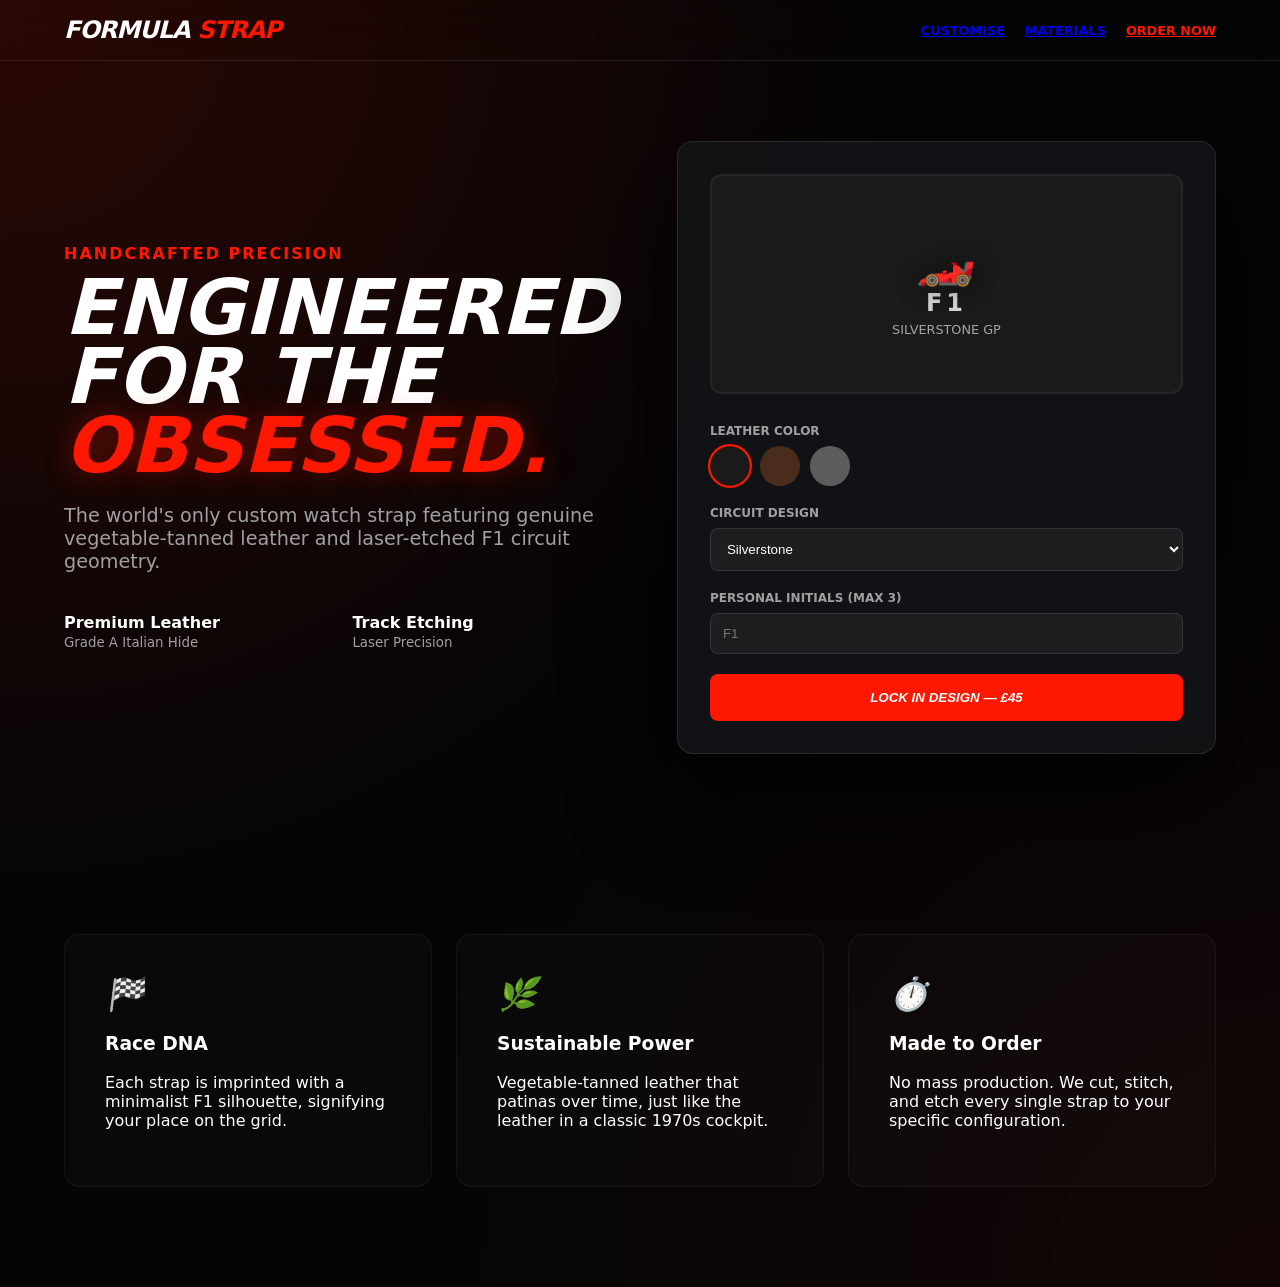
==== index.html @ 4f55f100 "Add files via upload" ====
<!DOCTYPE html>
<html lang="en">
<head>
  <meta charset="UTF-8" />
  <meta name="viewport" content="width=device-width, initial-scale=1.0" />
  <title>Formula Strap | Precision Custom F1 Leather</title>
  <style>
    :root {
      --bg: #050505;
      --panel: rgba(20, 22, 26, 0.8);
      --text: #ffffff;
      --muted: #a0a0a0;
      --accent: #ff1801; /* F1 Red */
      --accent-glow: rgba(255, 24, 1, 0.4);
      --carbon: #1a1a1a;
      --radius: 16px;
      --transition: all 0.3s cubic-bezier(0.4, 0, 0.2, 1);
    }

    * { box-sizing: border-box; }
    html { scroll-behavior: smooth; }

    body {
      margin: 0;
      font-family: 'Inter', system-ui, sans-serif;
      background-color: var(--bg);
      background-image: 
        radial-gradient(at 0% 0%, rgba(255, 24, 1, 0.15) 0px, transparent 50%),
        radial-gradient(at 100% 100%, rgba(255, 24, 1, 0.05) 0px, transparent 50%);
      color: var(--text);
      overflow-x: hidden;
    }

    /* --- NAVIGATION --- */
    .navbar {
      position: sticky; top: 0; z-index: 100;
      backdrop-filter: blur(20px);
      border-bottom: 1px solid rgba(255,255,255,0.1);
      padding: 1rem 0;
    }
    .nav-inner {
      max-width: 1200px; margin: 0 auto; padding: 0 24px;
      display: flex; justify-content: space-between; align-items: center;
    }
    .brand { font-weight: 900; font-style: italic; letter-spacing: -1px; font-size: 1.5rem; display: flex; align-items: center; gap: 8px; }
    .brand span { color: var(--accent); }

    /* --- HERO SECTION --- */
    .hero { padding: 80px 24px; max-width: 1200px; margin: 0 auto; }
    .hero-grid { display: grid; grid-template-columns: 1fr 1fr; gap: 60px; align-items: center; }

    h1 { font-size: clamp(3rem, 6vw, 5rem); line-height: 0.9; font-weight: 900; margin: 0 0 24px; text-transform: uppercase; font-style: italic; }
    .highlight { color: var(--accent); text-shadow: 0 0 30px var(--accent-glow); }

    /* --- INTERACTIVE CONFIGURATOR --- */
    .configurator-card {
      background: var(--panel);
      border: 1px solid rgba(255,255,255,0.1);
      border-radius: var(--radius);
      padding: 32px;
      position: relative;
      box-shadow: 0 40px 100px rgba(0,0,0,0.8);
    }

    #strap-preview {
      height: 220px;
      width: 100%;
      background: #1a1a1a; /* Default Black */
      border-radius: 12px;
      margin-bottom: 30px;
      display: flex;
      align-items: center;
      justify-content: center;
      transition: var(--transition);
      position: relative;
      border: 2px solid rgba(255,255,255,0.05);
      overflow: hidden;
    }

    .preview-texture {
      position: absolute; inset: 0;
      background-image: url('https://www.transparenttextures.com/patterns/carbon-fibre.png');
      opacity: 0.1;
    }

    .preview-content {
      z-index: 2; text-align: center;
    }

    #preview-car { font-size: 3rem; display: block; filter: drop-shadow(0 0 10px rgba(0,0,0,0.5)); }
    #preview-initials { font-weight: 900; font-size: 1.5rem; letter-spacing: 4px; color: rgba(255,255,255,0.8); }
    #preview-track { display: block; font-size: 0.8rem; text-transform: uppercase; opacity: 0.6; margin-top: 5px; }

    /* --- CONTROLS --- */
    .controls { display: grid; gap: 20px; }
    .control-group label { display: block; font-size: 0.75rem; text-transform: uppercase; color: var(--muted); margin-bottom: 8px; font-weight: 700; }
    
    .option-grid { display: flex; gap: 10px; }
    .swatch {
      width: 40px; height: 40px; border-radius: 50%; cursor: pointer;
      border: 2px solid transparent; transition: var(--transition);
    }
    .swatch.active { border-color: var(--accent); transform: scale(1.1); }
    
    input[type="text"], select {
      width: 100%; background: rgba(255,255,255,0.05); border: 1px solid rgba(255,255,255,0.1);
      padding: 12px; color: white; border-radius: 8px; outline: none;
    }
    input:focus { border-color: var(--accent); }

    .btn {
      display: inline-block; padding: 16px 32px; border-radius: 8px;
      font-weight: 900; text-transform: uppercase; cursor: pointer;
      transition: var(--transition); border: none; font-style: italic;
    }
    .btn-primary { background: var(--accent); color: white; width: 100%; margin-top: 20px; }
    .btn-primary:hover { background: #ff3c2a; transform: translateY(-2px); box-shadow: 0 10px 20px var(--accent-glow); }

    /* --- FEATURES --- */
    .features-section { padding: 100px 24px; max-width: 1200px; margin: 0 auto; }
    .feat-grid { display: grid; grid-template-columns: repeat(auto-fit, minmax(280px, 1fr)); gap: 24px; }
    .feat-card {
      padding: 40px; background: rgba(255,255,255,0.02); border-radius: var(--radius);
      border: 1px solid rgba(255,255,255,0.05); transition: var(--transition);
    }
    .feat-card:hover { background: rgba(255,255,255,0.05); border-color: var(--accent); }
    .feat-card i { font-size: 2rem; color: var(--accent); margin-bottom: 20px; display: block; }

    /* --- MOBILE --- */
    @media (max-width: 900px) {
      .hero-grid { grid-template-columns: 1fr; }
      h1 { font-size: 3.5rem; }
    }
  </style>
</head>
<body>

  <nav class="navbar">
    <div class="nav-inner">
      <div class="brand">FORMULA<span>STRAP</span></div>
      <div style="display: flex; gap: 20px; font-size: 0.8rem; font-weight: 700; text-transform: uppercase;">
        <a href="#customise">Customise</a>
        <a href="#eco">Materials</a>
        <a href="#" style="color: var(--accent);">Order Now</a>
      </div>
    </div>
  </nav>

  <header class="hero">
    <div class="hero-grid">
      <div class="hero-text">
        <div style="color: var(--accent); font-weight: 800; text-transform: uppercase; margin-bottom: 10px; letter-spacing: 2px;">Handcrafted Precision</div>
        <h1>Engineered for the <span class="highlight">Obsessed.</span></h1>
        <p style="font-size: 1.2rem; color: var(--muted); margin-bottom: 40px;">
          The world's only custom watch strap featuring genuine vegetable-tanned leather and laser-etched F1 circuit geometry.
        </p>
        <div class="feat-grid" style="grid-template-columns: 1fr 1fr;">
            <div><strong>Premium Leather</strong><br><small style="color: var(--muted)">Grade A Italian Hide</small></div>
            <div><strong>Track Etching</strong><br><small style="color: var(--muted)">Laser Precision</small></div>
        </div>
      </div>

      <div class="configurator-card" id="customise">
        <div id="strap-preview">
          <div class="preview-texture"></div>
          <div class="preview-content">
            <span id="preview-car">🏎️</span>
            <div id="preview-initials">F1</div>
            <span id="preview-track">Silverstone GP</span>
          </div>
        </div>

        <div class="controls">
          <div class="control-group">
            <label>Leather Color</label>
            <div class="option-grid">
              <div class="swatch active" style="background: #1a1a1a;" onclick="updateColor('#1a1a1a', this)"></div>
              <div class="swatch" style="background: #4a2c1d;" onclick="updateColor('#4a2c1d', this)"></div>
              <div class="swatch" style="background: #5c5c5c;" onclick="updateColor('#5c5c5c', this)"></div>
            </div>
          </div>

          <div class="control-group">
            <label>Circuit Design</label>
            <select onchange="updateTrack(this.value)">
              <option value="Silverstone GP">Silverstone</option>
              <option value="Monaco Street">Monaco</option>
              <option value="Monza Speed">Monza</option>
              <option value="Spa-Francorchamps">Spa-Francorchamps</option>
            </select>
          </div>

          <div class="control-group">
            <label>Personal Initials (Max 3)</label>
            <input type="text" maxlength="3" placeholder="F1" oninput="updateInitials(this.value)">
          </div>
        </div>

        <button class="btn btn-primary">Lock in Design — £45</button>
      </div>
    </div>
  </header>

  <section class="features-section">
    <div class="feat-grid">
      <div class="feat-card">
        <i>🏁</i>
        <h3>Race DNA</h3>
        <p>Each strap is imprinted with a minimalist F1 silhouette, signifying your place on the grid.</p>
      </div>
      <div class="feat-card">
        <i>🌿</i>
        <h3>Sustainable Power</h3>
        <p>Vegetable-tanned leather that patinas over time, just like the leather in a classic 1970s cockpit.</p>
      </div>
      <div class="feat-card">
        <i>⏱️</i>
        <h3>Made to Order</h3>
        <p>No mass production. We cut, stitch, and etch every single strap to your specific configuration.</p>
      </div>
    </div>
  </section>

  <script>
    function updateColor(color, el) {
      document.getElementById('strap-preview').style.backgroundColor = color;
      // Update swatches
      document.querySelectorAll('.swatch').forEach(s => s.classList.remove('active'));
      el.classList.add('active');
    }

    function updateTrack(val) {
      document.getElementById('preview-track').innerText = val;
    }

    function updateInitials(val) {
      document.getElementById('preview-initials').innerText = val.toUpperCase() || 'F1';
    }
  </script>

</body>
</html>
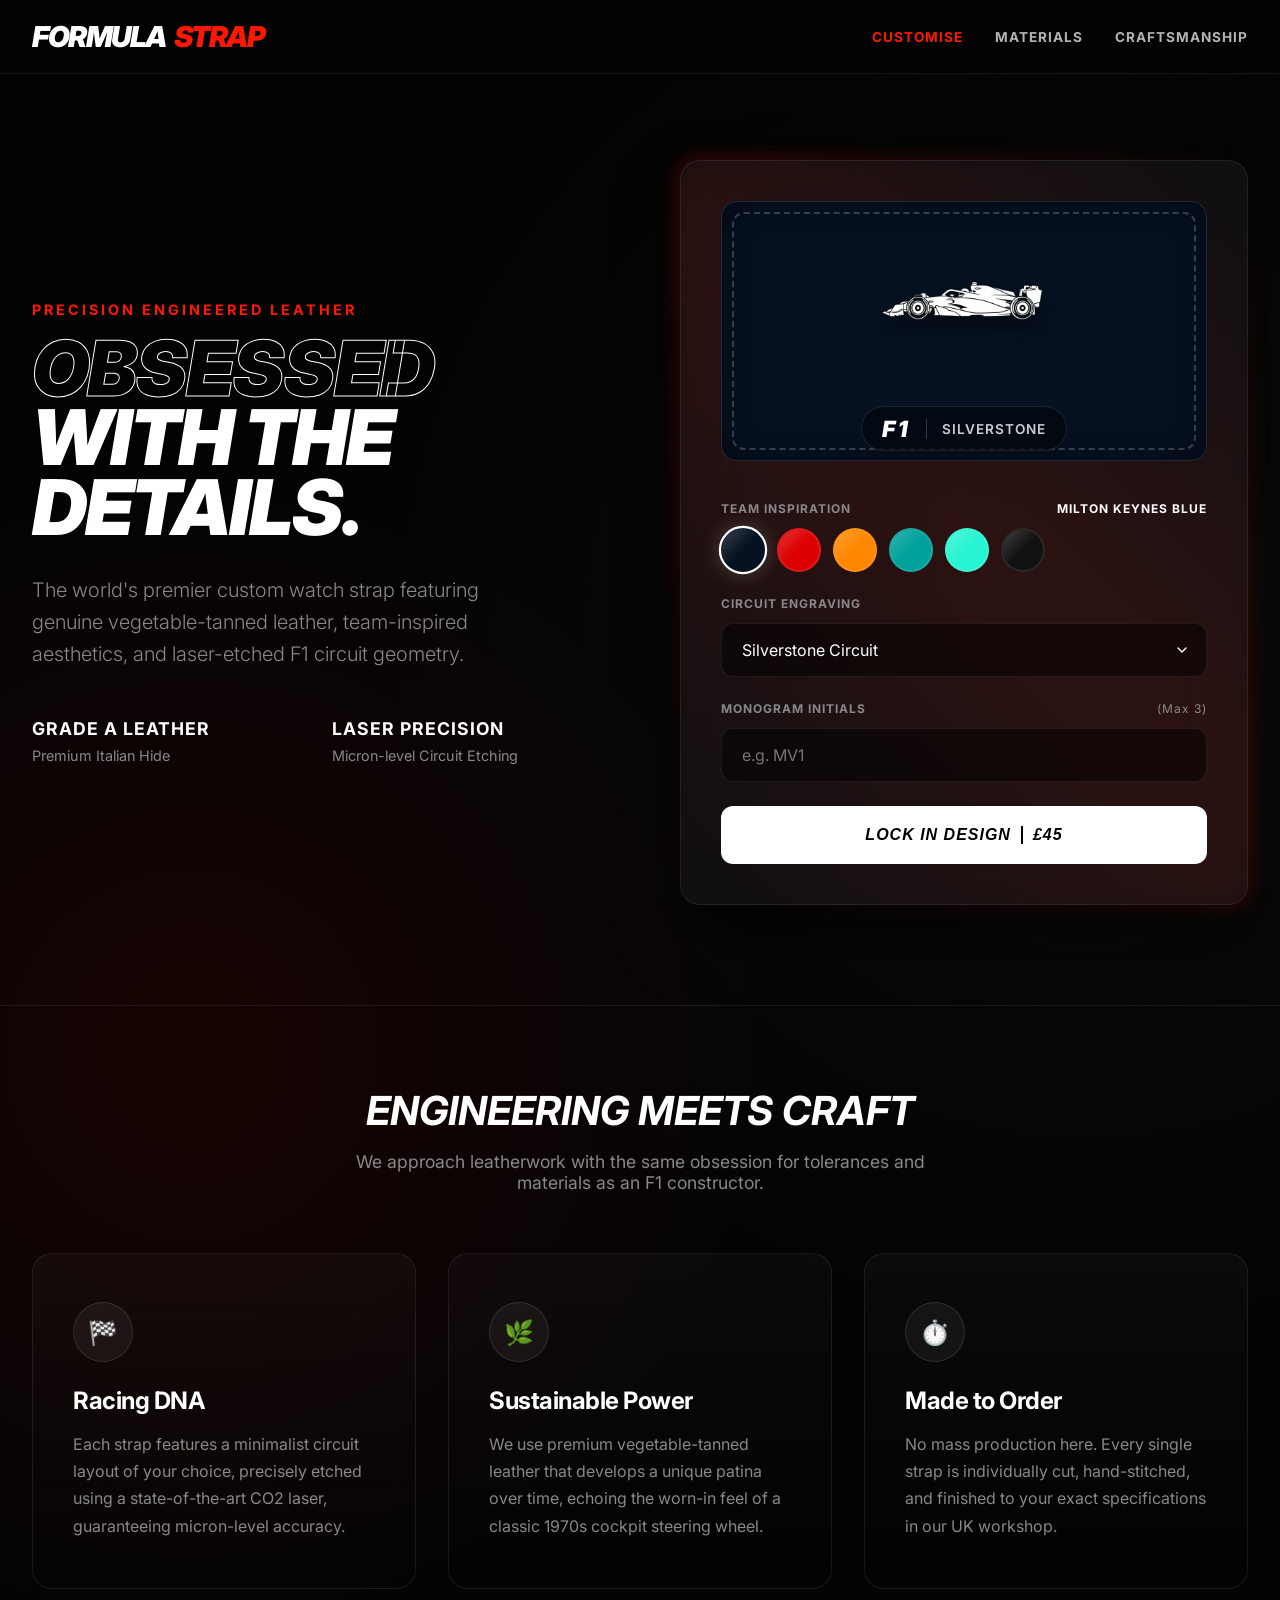
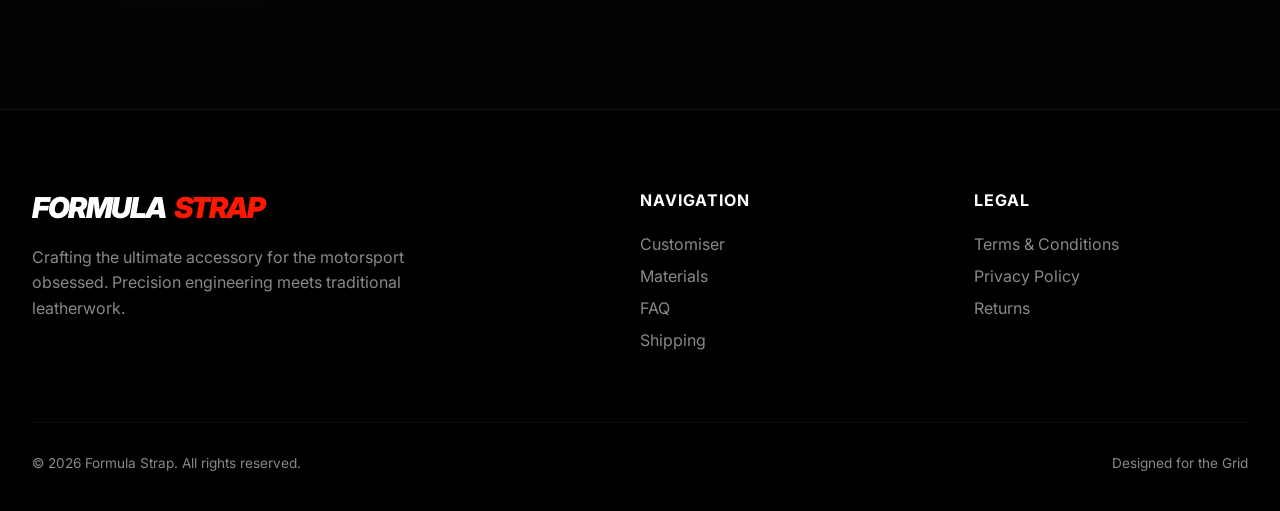
==== commit abaf9360: "Add files via upload" ====
--- a/index.html
+++ b/index.html
@@ -1,242 +1,418 @@
-<!DOCTYPE html>
-<html lang="en">
-<head>
-  <meta charset="UTF-8" />
-  <meta name="viewport" content="width=device-width, initial-scale=1.0" />
-  <title>Formula Strap | Precision Custom F1 Leather</title>
-  <style>
-    :root {
-      --bg: #050505;
-      --panel: rgba(20, 22, 26, 0.8);
-      --text: #ffffff;
-      --muted: #a0a0a0;
-      --accent: #ff1801; /* F1 Red */
-      --accent-glow: rgba(255, 24, 1, 0.4);
-      --carbon: #1a1a1a;
-      --radius: 16px;
-      --transition: all 0.3s cubic-bezier(0.4, 0, 0.2, 1);
-    }
-
-    * { box-sizing: border-box; }
-    html { scroll-behavior: smooth; }
-
-    body {
-      margin: 0;
-      font-family: 'Inter', system-ui, sans-serif;
-      background-color: var(--bg);
-      background-image: 
-        radial-gradient(at 0% 0%, rgba(255, 24, 1, 0.15) 0px, transparent 50%),
-        radial-gradient(at 100% 100%, rgba(255, 24, 1, 0.05) 0px, transparent 50%);
-      color: var(--text);
-      overflow-x: hidden;
-    }
-
-    /* --- NAVIGATION --- */
-    .navbar {
-      position: sticky; top: 0; z-index: 100;
-      backdrop-filter: blur(20px);
-      border-bottom: 1px solid rgba(255,255,255,0.1);
-      padding: 1rem 0;
-    }
-    .nav-inner {
-      max-width: 1200px; margin: 0 auto; padding: 0 24px;
-      display: flex; justify-content: space-between; align-items: center;
-    }
-    .brand { font-weight: 900; font-style: italic; letter-spacing: -1px; font-size: 1.5rem; display: flex; align-items: center; gap: 8px; }
-    .brand span { color: var(--accent); }
-
-    /* --- HERO SECTION --- */
-    .hero { padding: 80px 24px; max-width: 1200px; margin: 0 auto; }
-    .hero-grid { display: grid; grid-template-columns: 1fr 1fr; gap: 60px; align-items: center; }
-
-    h1 { font-size: clamp(3rem, 6vw, 5rem); line-height: 0.9; font-weight: 900; margin: 0 0 24px; text-transform: uppercase; font-style: italic; }
-    .highlight { color: var(--accent); text-shadow: 0 0 30px var(--accent-glow); }
-
-    /* --- INTERACTIVE CONFIGURATOR --- */
-    .configurator-card {
-      background: var(--panel);
-      border: 1px solid rgba(255,255,255,0.1);
-      border-radius: var(--radius);
-      padding: 32px;
-      position: relative;
-      box-shadow: 0 40px 100px rgba(0,0,0,0.8);
-    }
-
-    #strap-preview {
-      height: 220px;
-      width: 100%;
-      background: #1a1a1a; /* Default Black */
-      border-radius: 12px;
-      margin-bottom: 30px;
-      display: flex;
-      align-items: center;
-      justify-content: center;
-      transition: var(--transition);
-      position: relative;
-      border: 2px solid rgba(255,255,255,0.05);
-      overflow: hidden;
-    }
-
-    .preview-texture {
-      position: absolute; inset: 0;
-      background-image: url('https://www.transparenttextures.com/patterns/carbon-fibre.png');
-      opacity: 0.1;
-    }
-
-    .preview-content {
-      z-index: 2; text-align: center;
-    }
-
-    #preview-car { font-size: 3rem; display: block; filter: drop-shadow(0 0 10px rgba(0,0,0,0.5)); }
-    #preview-initials { font-weight: 900; font-size: 1.5rem; letter-spacing: 4px; color: rgba(255,255,255,0.8); }
-    #preview-track { display: block; font-size: 0.8rem; text-transform: uppercase; opacity: 0.6; margin-top: 5px; }
-
-    /* --- CONTROLS --- */
-    .controls { display: grid; gap: 20px; }
-    .control-group label { display: block; font-size: 0.75rem; text-transform: uppercase; color: var(--muted); margin-bottom: 8px; font-weight: 700; }
-    
-    .option-grid { display: flex; gap: 10px; }
-    .swatch {
-      width: 40px; height: 40px; border-radius: 50%; cursor: pointer;
-      border: 2px solid transparent; transition: var(--transition);
-    }
-    .swatch.active { border-color: var(--accent); transform: scale(1.1); }
-    
-    input[type="text"], select {
-      width: 100%; background: rgba(255,255,255,0.05); border: 1px solid rgba(255,255,255,0.1);
-      padding: 12px; color: white; border-radius: 8px; outline: none;
-    }
-    input:focus { border-color: var(--accent); }
-
-    .btn {
-      display: inline-block; padding: 16px 32px; border-radius: 8px;
-      font-weight: 900; text-transform: uppercase; cursor: pointer;
-      transition: var(--transition); border: none; font-style: italic;
-    }
-    .btn-primary { background: var(--accent); color: white; width: 100%; margin-top: 20px; }
-    .btn-primary:hover { background: #ff3c2a; transform: translateY(-2px); box-shadow: 0 10px 20px var(--accent-glow); }
-
-    /* --- FEATURES --- */
-    .features-section { padding: 100px 24px; max-width: 1200px; margin: 0 auto; }
-    .feat-grid { display: grid; grid-template-columns: repeat(auto-fit, minmax(280px, 1fr)); gap: 24px; }
-    .feat-card {
-      padding: 40px; background: rgba(255,255,255,0.02); border-radius: var(--radius);
-      border: 1px solid rgba(255,255,255,0.05); transition: var(--transition);
-    }
-    .feat-card:hover { background: rgba(255,255,255,0.05); border-color: var(--accent); }
-    .feat-card i { font-size: 2rem; color: var(--accent); margin-bottom: 20px; display: block; }
-
-    /* --- MOBILE --- */
-    @media (max-width: 900px) {
-      .hero-grid { grid-template-columns: 1fr; }
-      h1 { font-size: 3.5rem; }
-    }
-  </style>
-</head>
-<body>
-
-  <nav class="navbar">
-    <div class="nav-inner">
-      <div class="brand">FORMULA<span>STRAP</span></div>
-      <div style="display: flex; gap: 20px; font-size: 0.8rem; font-weight: 700; text-transform: uppercase;">
-        <a href="#customise">Customise</a>
-        <a href="#eco">Materials</a>
-        <a href="#" style="color: var(--accent);">Order Now</a>
-      </div>
-    </div>
-  </nav>
-
-  <header class="hero">
-    <div class="hero-grid">
-      <div class="hero-text">
-        <div style="color: var(--accent); font-weight: 800; text-transform: uppercase; margin-bottom: 10px; letter-spacing: 2px;">Handcrafted Precision</div>
-        <h1>Engineered for the <span class="highlight">Obsessed.</span></h1>
-        <p style="font-size: 1.2rem; color: var(--muted); margin-bottom: 40px;">
-          The world's only custom watch strap featuring genuine vegetable-tanned leather and laser-etched F1 circuit geometry.
-        </p>
-        <div class="feat-grid" style="grid-template-columns: 1fr 1fr;">
-            <div><strong>Premium Leather</strong><br><small style="color: var(--muted)">Grade A Italian Hide</small></div>
-            <div><strong>Track Etching</strong><br><small style="color: var(--muted)">Laser Precision</small></div>
-        </div>
-      </div>
-
-      <div class="configurator-card" id="customise">
-        <div id="strap-preview">
-          <div class="preview-texture"></div>
-          <div class="preview-content">
-            <span id="preview-car">🏎️</span>
-            <div id="preview-initials">F1</div>
-            <span id="preview-track">Silverstone GP</span>
-          </div>
-        </div>
-
-        <div class="controls">
-          <div class="control-group">
-            <label>Leather Color</label>
-            <div class="option-grid">
-              <div class="swatch active" style="background: #1a1a1a;" onclick="updateColor('#1a1a1a', this)"></div>
-              <div class="swatch" style="background: #4a2c1d;" onclick="updateColor('#4a2c1d', this)"></div>
-              <div class="swatch" style="background: #5c5c5c;" onclick="updateColor('#5c5c5c', this)"></div>
-            </div>
-          </div>
-
-          <div class="control-group">
-            <label>Circuit Design</label>
-            <select onchange="updateTrack(this.value)">
-              <option value="Silverstone GP">Silverstone</option>
-              <option value="Monaco Street">Monaco</option>
-              <option value="Monza Speed">Monza</option>
-              <option value="Spa-Francorchamps">Spa-Francorchamps</option>
-            </select>
-          </div>
-
-          <div class="control-group">
-            <label>Personal Initials (Max 3)</label>
-            <input type="text" maxlength="3" placeholder="F1" oninput="updateInitials(this.value)">
-          </div>
-        </div>
-
-        <button class="btn btn-primary">Lock in Design — £45</button>
-      </div>
-    </div>
-  </header>
-
-  <section class="features-section">
-    <div class="feat-grid">
-      <div class="feat-card">
-        <i>🏁</i>
-        <h3>Race DNA</h3>
-        <p>Each strap is imprinted with a minimalist F1 silhouette, signifying your place on the grid.</p>
-      </div>
-      <div class="feat-card">
-        <i>🌿</i>
-        <h3>Sustainable Power</h3>
-        <p>Vegetable-tanned leather that patinas over time, just like the leather in a classic 1970s cockpit.</p>
-      </div>
-      <div class="feat-card">
-        <i>⏱️</i>
-        <h3>Made to Order</h3>
-        <p>No mass production. We cut, stitch, and etch every single strap to your specific configuration.</p>
-      </div>
-    </div>
-  </section>
-
-  <script>
-    function updateColor(color, el) {
-      document.getElementById('strap-preview').style.backgroundColor = color;
-      // Update swatches
-      document.querySelectorAll('.swatch').forEach(s => s.classList.remove('active'));
-      el.classList.add('active');
-    }
-
-    function updateTrack(val) {
-      document.getElementById('preview-track').innerText = val;
-    }
-
-    function updateInitials(val) {
-      document.getElementById('preview-initials').innerText = val.toUpperCase() || 'F1';
-    }
-  </script>
-
-</body>
+<!DOCTYPE html>
+<html lang="en">
+<head>
+  <meta charset="UTF-8" />
+  <meta name="viewport" content="width=device-width, initial-scale=1.0" />
+  <title>Formula Strap | Precision Custom F1 Leather</title>
+  <link href="https://fonts.googleapis.com/css2?family=Inter:ital,wght@0,300;0,400;0,600;0,700;0,900;1,900&display=swap" rel="stylesheet">
+  <style>
+    :root {
+      --bg: #030303;
+      --panel: rgba(20, 22, 26, 0.6);
+      --panel-border: rgba(255, 255, 255, 0.08);
+      --text: #ffffff;
+      --muted: #888888;
+      --accent: #ff1801; /* F1 Red */
+      --accent-glow: rgba(255, 24, 1, 0.5);
+      --carbon: #121212;
+      --radius: 20px;
+      --transition: all 0.4s cubic-bezier(0.16, 1, 0.3, 1);
+    }
+
+    * { box-sizing: border-box; }
+    html { scroll-behavior: smooth; }
+
+    body {
+      margin: 0;
+      font-family: 'Inter', system-ui, sans-serif;
+      background-color: var(--bg);
+      background-image: 
+        radial-gradient(circle at 15% 50%, rgba(255, 24, 1, 0.08) 0%, transparent 40%),
+        radial-gradient(circle at 85% 30%, rgba(255, 255, 255, 0.03) 0%, transparent 40%);
+      color: var(--text);
+      overflow-x: hidden;
+    }
+
+    /* --- NAVIGATION --- */
+    .navbar {
+      position: fixed; top: 0; width: 100%; z-index: 100;
+      backdrop-filter: blur(24px);
+      -webkit-backdrop-filter: blur(24px);
+      border-bottom: 1px solid var(--panel-border);
+      padding: 1.2rem 0;
+      background: rgba(3, 3, 3, 0.7);
+    }
+    .nav-inner {
+      max-width: 1400px; margin: 0 auto; padding: 0 32px;
+      display: flex; justify-content: space-between; align-items: center;
+    }
+    .brand { font-weight: 900; font-style: italic; letter-spacing: -1.5px; font-size: 1.8rem; display: flex; align-items: center; gap: 8px; text-transform: uppercase; }
+    .brand span { color: var(--accent); }
+    .nav-links { display: flex; gap: 32px; font-size: 0.85rem; font-weight: 700; text-transform: uppercase; letter-spacing: 1px; }
+    .nav-links a { color: var(--text); text-decoration: none; transition: var(--transition); opacity: 0.7; }
+    .nav-links a:hover { opacity: 1; color: var(--accent); }
+    .nav-links a.active { opacity: 1; color: var(--accent); }
+
+    /* --- HERO SECTION --- */
+    .hero { padding: 160px 32px 100px; max-width: 1400px; margin: 0 auto; min-height: 100vh; display: flex; align-items: center; }
+    .hero-grid { display: grid; grid-template-columns: 1fr 1fr; gap: 80px; align-items: center; width: 100%; }
+
+    .hero-text-subtitle { color: var(--accent); font-weight: 700; text-transform: uppercase; margin-bottom: 16px; letter-spacing: 3px; font-size: 0.9rem; }
+    h1 { font-size: clamp(3.5rem, 6vw, 6rem); line-height: 0.9; font-weight: 900; margin: 0 0 32px; text-transform: uppercase; font-style: italic; letter-spacing: -2px; }
+    .highlight { color: transparent; -webkit-text-stroke: 1px var(--text); text-shadow: none; position: relative; }
+    .highlight::after { content: attr(data-text); position: absolute; left: 0; top: 0; color: var(--accent); filter: blur(16px); opacity: 0; transition: var(--transition); z-index: -1; }
+    .hero:hover .highlight::after { opacity: 0.8; }
+    
+    .hero-desc { font-size: 1.25rem; color: var(--muted); margin-bottom: 48px; line-height: 1.6; max-width: 500px; font-weight: 300; }
+
+    .feat-mini-grid { display: grid; grid-template-columns: 1fr 1fr; gap: 32px; }
+    .feat-mini h4 { font-size: 1.1rem; margin: 0 0 8px; font-weight: 700; text-transform: uppercase; letter-spacing: 1px; }
+    .feat-mini p { margin: 0; color: var(--muted); font-size: 0.9rem; }
+
+    /* --- INTERACTIVE CONFIGURATOR --- */
+    .configurator-wrapper { position: relative; }
+    .configurator-wrapper::before { content: ''; position: absolute; inset: -2px; background: linear-gradient(45deg, transparent, rgba(255, 24, 1, 0.3), transparent); border-radius: calc(var(--radius) + 2px); z-index: -1; filter: blur(10px); }
+    
+    .configurator-card {
+      background: var(--panel);
+      backdrop-filter: blur(40px);
+      border: 1px solid var(--panel-border);
+      border-radius: var(--radius);
+      padding: 40px;
+      box-shadow: 0 30px 60px rgba(0,0,0,0.6);
+    }
+
+    #strap-preview {
+      height: 260px;
+      width: 100%;
+      background: #061121; /* Red Bull Blue Default */
+      border-radius: 16px;
+      margin-bottom: 40px;
+      display: flex;
+      flex-direction: column;
+      align-items: center;
+      justify-content: center;
+      transition: background 0.6s ease;
+      position: relative;
+      border: 1px solid rgba(255,255,255,0.1);
+      overflow: hidden;
+      box-shadow: inset 0 0 40px rgba(0,0,0,0.5);
+    }
+
+    .preview-texture {
+      position: absolute; inset: 0;
+      background-image: url('https://www.transparenttextures.com/patterns/carbon-fibre.png');
+      opacity: 0.15;
+      mix-blend-mode: overlay;
+    }
+
+    .preview-stitching {
+      position: absolute;
+      top: 10px; bottom: 10px; left: 10px; right: 10px;
+      border: 2px dashed rgba(255,255,255,0.2);
+      border-radius: 12px;
+      pointer-events: none;
+    }
+
+    .preview-content { z-index: 2; text-align: center; width: 100%; display: flex; flex-direction: column; align-items: center; }
+
+    #preview-car { 
+      width: 180px; 
+      height: auto; 
+      margin-bottom: 15px; 
+      filter: drop-shadow(0 10px 10px rgba(0,0,0,0.5)); 
+      transition: var(--transition);
+    }
+    
+    .personalization-display {
+      display: flex;
+      align-items: center;
+      gap: 15px;
+      background: rgba(0,0,0,0.4);
+      padding: 8px 20px;
+      border-radius: 30px;
+      border: 1px solid rgba(255,255,255,0.1);
+      backdrop-filter: blur(10px);
+    }
+
+    #preview-initials { font-weight: 900; font-size: 1.4rem; letter-spacing: 3px; color: #fff; text-shadow: 0 2px 4px rgba(0,0,0,0.5); font-style: italic; }
+    .divider { width: 1px; height: 20px; background: rgba(255,255,255,0.2); }
+    #preview-track { font-size: 0.85rem; text-transform: uppercase; color: rgba(255,255,255,0.8); font-weight: 600; letter-spacing: 1px; }
+
+    /* --- CONTROLS --- */
+    .controls { display: grid; gap: 24px; }
+    .control-group label { display: flex; justify-content: space-between; font-size: 0.75rem; text-transform: uppercase; color: var(--muted); margin-bottom: 12px; font-weight: 700; letter-spacing: 1px; }
+    
+    .team-colors { display: flex; gap: 12px; flex-wrap: wrap; }
+    .swatch-wrap { position: relative; }
+    .swatch {
+      width: 44px; height: 44px; border-radius: 50%; cursor: pointer;
+      border: 2px solid rgba(255,255,255,0.1); transition: var(--transition);
+      position: relative; overflow: hidden;
+    }
+    .swatch::after { content: ''; position: absolute; inset: 0; background: linear-gradient(135deg, rgba(255,255,255,0.2) 0%, transparent 50%); }
+    .swatch:hover { transform: translateY(-3px); border-color: rgba(255,255,255,0.5); }
+    .swatch.active { border-color: #fff; transform: scale(1.1); box-shadow: 0 0 20px rgba(255,255,255,0.2); }
+    
+    .team-name {
+      position: absolute; top: -30px; left: 50%; transform: translateX(-50%);
+      background: #fff; color: #000; font-size: 0.7rem; padding: 4px 8px;
+      border-radius: 4px; font-weight: 700; white-space: nowrap;
+      opacity: 0; visibility: hidden; transition: var(--transition); pointer-events: none;
+    }
+    .swatch-wrap:hover .team-name { opacity: 1; visibility: visible; top: -35px; }
+    
+    .input-wrap { position: relative; }
+    input[type="text"], select {
+      width: 100%; background: rgba(0,0,0,0.5); border: 1px solid var(--panel-border);
+      padding: 16px 20px; color: white; border-radius: 12px; outline: none;
+      font-family: inherit; font-size: 1rem; transition: var(--transition);
+      appearance: none;
+    }
+    select { cursor: pointer; background-image: url("data:image/svg+xml,%3Csvg xmlns='http://www.w3.org/2000/svg' width='24' height='24' viewBox='0 0 24 24' fill='none' stroke='white' stroke-width='2' stroke-linecap='round' stroke-linejoin='round'%3E%3Cpolyline points='6 9 12 15 18 9'%3E%3C/polyline%3E%3C/svg%3E"); background-repeat: no-repeat; background-position: right 16px center; background-size: 16px; }
+    input:focus, select:focus { border-color: rgba(255,255,255,0.5); background: rgba(0,0,0,0.8); }
+
+    .btn {
+      display: inline-flex; align-items: center; justify-content: center;
+      padding: 20px 32px; border-radius: 12px; font-size: 1rem;
+      font-weight: 900; text-transform: uppercase; letter-spacing: 1px; cursor: pointer;
+      transition: var(--transition); border: none; font-style: italic; overflow: hidden; position: relative;
+    }
+    .btn-primary { background: #fff; color: #000; width: 100%; margin-top: 24px; }
+    .btn-primary:hover { background: var(--accent); color: #fff; transform: translateY(-3px); box-shadow: 0 15px 30px var(--accent-glow); }
+    
+    .price-tag { margin-left: 10px; padding-left: 10px; border-left: 2px solid currentColor; }
+
+    /* --- FEATURES --- */
+    .features-section { padding: 80px 32px 120px; max-width: 1400px; margin: 0 auto; border-top: 1px solid var(--panel-border); }
+    .section-header { text-align: center; margin-bottom: 60px; }
+    .section-header h2 { font-size: 2.5rem; font-style: italic; text-transform: uppercase; margin: 0 0 16px; }
+    .section-header p { color: var(--muted); font-size: 1.1rem; max-width: 600px; margin: 0 auto; }
+
+    .feat-grid { display: grid; grid-template-columns: repeat(auto-fit, minmax(320px, 1fr)); gap: 32px; }
+    .feat-card {
+      padding: 48px 40px; background: linear-gradient(180deg, rgba(255,255,255,0.03) 0%, transparent 100%); 
+      border-radius: var(--radius); border: 1px solid var(--panel-border); 
+      transition: var(--transition); position: relative; overflow: hidden;
+    }
+    .feat-card::before { content: ''; position: absolute; top: 0; left: 0; width: 100%; height: 2px; background: var(--accent); transform: scaleX(0); transform-origin: left; transition: transform 0.5s ease; }
+    .feat-card:hover { transform: translateY(-10px); background: linear-gradient(180deg, rgba(255,255,255,0.05) 0%, rgba(255,255,255,0.01) 100%); border-color: rgba(255,255,255,0.15); }
+    .feat-card:hover::before { transform: scaleX(1); }
+    
+    .feat-icon { width: 60px; height: 60px; background: rgba(255,255,255,0.05); border-radius: 50%; display: flex; align-items: center; justify-content: center; font-size: 1.5rem; margin-bottom: 24px; border: 1px solid rgba(255,255,255,0.1); color: #fff; }
+    .feat-card h3 { font-size: 1.5rem; margin: 0 0 16px; font-weight: 700; letter-spacing: -0.5px; }
+    .feat-card p { color: var(--muted); line-height: 1.7; margin: 0; font-size: 1rem; }
+
+    /* --- FOOTER --- */
+    footer { background: #000; border-top: 1px solid var(--panel-border); padding: 80px 32px 40px; }
+    .footer-content { max-width: 1400px; margin: 0 auto; display: grid; grid-template-columns: 2fr 1fr 1fr; gap: 60px; margin-bottom: 60px; }
+    .footer-desc { color: var(--muted); line-height: 1.6; margin-top: 20px; max-width: 400px; }
+    .footer-col h4 { font-size: 1rem; text-transform: uppercase; letter-spacing: 1px; margin: 0 0 24px; }
+    .footer-col ul { list-style: none; padding: 0; margin: 0; }
+    .footer-col ul li { margin-bottom: 12px; }
+    .footer-col ul a { color: var(--muted); text-decoration: none; transition: var(--transition); }
+    .footer-col ul a:hover { color: #fff; }
+    .footer-bottom { max-width: 1400px; margin: 0 auto; padding-top: 32px; border-top: 1px solid rgba(255,255,255,0.05); display: flex; justify-content: space-between; color: var(--muted); font-size: 0.85rem; }
+
+    /* --- RESPONSIVE --- */
+    @media (max-width: 1024px) {
+      .hero-grid { grid-template-columns: 1fr; gap: 60px; }
+      .hero { padding-top: 140px; min-height: auto; }
+      .footer-content { grid-template-columns: 1fr; gap: 40px; }
+    }
+    @media (max-width: 768px) {
+      h1 { font-size: 3rem; }
+      .nav-links { display: none; }
+      .feat-grid { grid-template-columns: 1fr; }
+      .configurator-card { padding: 24px; }
+    }
+  </style>
+</head>
+<body>
+
+  <nav class="navbar">
+    <div class="nav-inner">
+      <div class="brand">FORMULA<span>STRAP</span></div>
+      <div class="nav-links">
+        <a href="#customise" class="active">Customise</a>
+        <a href="#materials">Materials</a>
+        <a href="#craft">Craftsmanship</a>
+      </div>
+    </div>
+  </nav>
+
+  <header class="hero">
+    <div class="hero-grid">
+      <div class="hero-text">
+        <div class="hero-text-subtitle">Precision Engineered Leather</div>
+        <h1><span class="highlight" data-text="Obsessed">Obsessed</span> with the Details.</h1>
+        <p class="hero-desc">
+          The world's premier custom watch strap featuring genuine vegetable-tanned leather, team-inspired aesthetics, and laser-etched F1 circuit geometry.
+        </p>
+        <div class="feat-mini-grid">
+            <div class="feat-mini">
+              <h4>Grade A Leather</h4>
+              <p>Premium Italian Hide</p>
+            </div>
+            <div class="feat-mini">
+              <h4>Laser Precision</h4>
+              <p>Micron-level Circuit Etching</p>
+            </div>
+        </div>
+      </div>
+
+      <div class="configurator-wrapper" id="customise">
+        <div class="configurator-card">
+          <div id="strap-preview">
+            <div class="preview-texture"></div>
+            <div class="preview-stitching"></div>
+            <div class="preview-content">
+              <img src="f1-car.png" id="preview-car" alt="F1 Car Silhouette" onerror="this.style.display='none'; document.getElementById('fallback-icon').style.display='block';">
+              <span id="fallback-icon" style="display:none; font-size: 4rem; margin-bottom: 10px;">🏎️</span>
+              <div class="personalization-display">
+                <div id="preview-initials">F1</div>
+                <div class="divider"></div>
+                <span id="preview-track">Silverstone</span>
+              </div>
+            </div>
+          </div>
+
+          <div class="controls">
+            <div class="control-group">
+              <label><span>Team Inspiration</span> <span id="color-name" style="color: #fff;">Milton Keynes Blue</span></label>
+              <div class="team-colors">
+                <div class="swatch-wrap">
+                  <div class="swatch active" style="background: #061121;" onclick="updateColor('#061121', 'Milton Keynes Blue', this)"></div>
+                  <div class="team-name">Milton Keynes Blue</div>
+                </div>
+                <div class="swatch-wrap">
+                  <div class="swatch" style="background: #dc0000;" onclick="updateColor('#dc0000', 'Maranello Red', this)"></div>
+                  <div class="team-name">Maranello Red</div>
+                </div>
+                <div class="swatch-wrap">
+                  <div class="swatch" style="background: #ff8700;" onclick="updateColor('#ff8700', 'Woking Papaya', this)"></div>
+                  <div class="team-name">Woking Papaya</div>
+                </div>
+                <div class="swatch-wrap">
+                  <div class="swatch" style="background: #00a19b;" onclick="updateColor('#00a19b', 'Silverstone Green', this)"></div>
+                  <div class="team-name">Silverstone Green</div>
+                </div>
+                <div class="swatch-wrap">
+                  <div class="swatch" style="background: #27f4d2;" onclick="updateColor('#27f4d2', 'Brackley Teal', this)"></div>
+                  <div class="team-name">Brackley Teal</div>
+                </div>
+                <div class="swatch-wrap">
+                  <div class="swatch" style="background: #111111;" onclick="updateColor('#111111', 'Carbon Black', this)"></div>
+                  <div class="team-name">Carbon Black</div>
+                </div>
+              </div>
+            </div>
+
+            <div class="control-group">
+              <label>Circuit Engraving</label>
+              <div class="input-wrap">
+                <select onchange="updateTrack(this.value)">
+                  <option value="Silverstone">Silverstone Circuit</option>
+                  <option value="Monaco">Circuit de Monaco</option>
+                  <option value="Monza">Autodromo Nazionale Monza</option>
+                  <option value="Spa">Circuit de Spa-Francorchamps</option>
+                  <option value="Suzuka">Suzuka International Racing Course</option>
+                  <option value="Interlagos">Autódromo José Carlos Pace</option>
+                </select>
+              </div>
+            </div>
+
+            <div class="control-group">
+              <label>Monogram Initials <span style="text-transform:none; font-weight:400;">(Max 3)</span></label>
+              <div class="input-wrap">
+                <input type="text" maxlength="3" placeholder="e.g. MV1" oninput="updateInitials(this.value)">
+              </div>
+            </div>
+          </div>
+
+          <button class="btn btn-primary">
+            Lock in Design <span class="price-tag">£45</span>
+          </button>
+        </div>
+      </div>
+    </div>
+  </header>
+
+  <section class="features-section" id="materials">
+    <div class="section-header">
+      <h2>Engineering Meets Craft</h2>
+      <p>We approach leatherwork with the same obsession for tolerances and materials as an F1 constructor.</p>
+    </div>
+    <div class="feat-grid">
+      <div class="feat-card">
+        <div class="feat-icon">🏁</div>
+        <h3>Racing DNA</h3>
+        <p>Each strap features a minimalist circuit layout of your choice, precisely etched using a state-of-the-art CO2 laser, guaranteeing micron-level accuracy.</p>
+      </div>
+      <div class="feat-card">
+        <div class="feat-icon">🌿</div>
+        <h3>Sustainable Power</h3>
+        <p>We use premium vegetable-tanned leather that develops a unique patina over time, echoing the worn-in feel of a classic 1970s cockpit steering wheel.</p>
+      </div>
+      <div class="feat-card">
+        <div class="feat-icon">⏱️</div>
+        <h3>Made to Order</h3>
+        <p>No mass production here. Every single strap is individually cut, hand-stitched, and finished to your exact specifications in our UK workshop.</p>
+      </div>
+    </div>
+  </section>
+
+  <footer>
+    <div class="footer-content">
+      <div>
+        <div class="brand">FORMULA<span>STRAP</span></div>
+        <p class="footer-desc">Crafting the ultimate accessory for the motorsport obsessed. Precision engineering meets traditional leatherwork.</p>
+      </div>
+      <div class="footer-col">
+        <h4>Navigation</h4>
+        <ul>
+          <li><a href="#customise">Customiser</a></li>
+          <li><a href="#materials">Materials</a></li>
+          <li><a href="#">FAQ</a></li>
+          <li><a href="#">Shipping</a></li>
+        </ul>
+      </div>
+      <div class="footer-col">
+        <h4>Legal</h4>
+        <ul>
+          <li><a href="#">Terms & Conditions</a></li>
+          <li><a href="#">Privacy Policy</a></li>
+          <li><a href="#">Returns</a></li>
+        </ul>
+      </div>
+    </div>
+    <div class="footer-bottom">
+      <div>&copy; 2026 Formula Strap. All rights reserved.</div>
+      <div>Designed for the Grid</div>
+    </div>
+  </footer>
+
+  <script>
+    function updateColor(color, name, el) {
+      // Update Preview Background
+      document.getElementById('strap-preview').style.backgroundColor = color;
+      
+      // Update Color Name Text
+      document.getElementById('color-name').innerText = name;
+      
+      // Update Swatches
+      document.querySelectorAll('.swatch').forEach(s => s.classList.remove('active'));
+      el.classList.add('active');
+    }
+
+    function updateTrack(val) {
+      document.getElementById('preview-track').innerText = val;
+    }
+
+    function updateInitials(val) {
+      document.getElementById('preview-initials').innerText = val.toUpperCase() || 'F1';
+    }
+  </script>
+
+</body>
 </html>
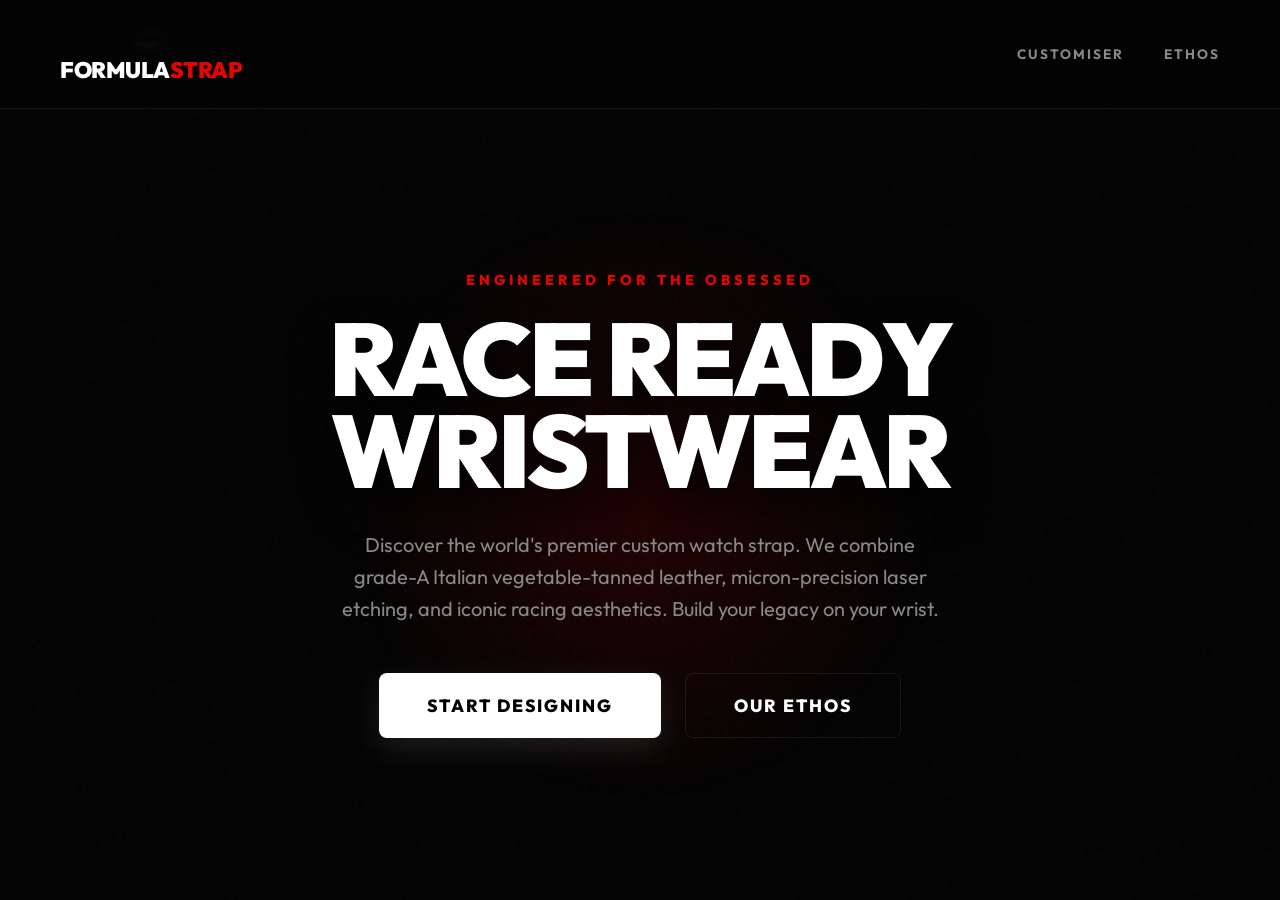
==== commit c0c63c1d: "Add files via upload" ====
--- a/index.html
+++ b/index.html
@@ -3,416 +3,34 @@
 <head>
   <meta charset="UTF-8" />
   <meta name="viewport" content="width=device-width, initial-scale=1.0" />
-  <title>Formula Strap | Precision Custom F1 Leather</title>
-  <link href="https://fonts.googleapis.com/css2?family=Inter:ital,wght@0,300;0,400;0,600;0,700;0,900;1,900&display=swap" rel="stylesheet">
-  <style>
-    :root {
-      --bg: #030303;
-      --panel: rgba(20, 22, 26, 0.6);
-      --panel-border: rgba(255, 255, 255, 0.08);
-      --text: #ffffff;
-      --muted: #888888;
-      --accent: #ff1801; /* F1 Red */
-      --accent-glow: rgba(255, 24, 1, 0.5);
-      --carbon: #121212;
-      --radius: 20px;
-      --transition: all 0.4s cubic-bezier(0.16, 1, 0.3, 1);
-    }
-
-    * { box-sizing: border-box; }
-    html { scroll-behavior: smooth; }
-
-    body {
-      margin: 0;
-      font-family: 'Inter', system-ui, sans-serif;
-      background-color: var(--bg);
-      background-image: 
-        radial-gradient(circle at 15% 50%, rgba(255, 24, 1, 0.08) 0%, transparent 40%),
-        radial-gradient(circle at 85% 30%, rgba(255, 255, 255, 0.03) 0%, transparent 40%);
-      color: var(--text);
-      overflow-x: hidden;
-    }
-
-    /* --- NAVIGATION --- */
-    .navbar {
-      position: fixed; top: 0; width: 100%; z-index: 100;
-      backdrop-filter: blur(24px);
-      -webkit-backdrop-filter: blur(24px);
-      border-bottom: 1px solid var(--panel-border);
-      padding: 1.2rem 0;
-      background: rgba(3, 3, 3, 0.7);
-    }
-    .nav-inner {
-      max-width: 1400px; margin: 0 auto; padding: 0 32px;
-      display: flex; justify-content: space-between; align-items: center;
-    }
-    .brand { font-weight: 900; font-style: italic; letter-spacing: -1.5px; font-size: 1.8rem; display: flex; align-items: center; gap: 8px; text-transform: uppercase; }
-    .brand span { color: var(--accent); }
-    .nav-links { display: flex; gap: 32px; font-size: 0.85rem; font-weight: 700; text-transform: uppercase; letter-spacing: 1px; }
-    .nav-links a { color: var(--text); text-decoration: none; transition: var(--transition); opacity: 0.7; }
-    .nav-links a:hover { opacity: 1; color: var(--accent); }
-    .nav-links a.active { opacity: 1; color: var(--accent); }
-
-    /* --- HERO SECTION --- */
-    .hero { padding: 160px 32px 100px; max-width: 1400px; margin: 0 auto; min-height: 100vh; display: flex; align-items: center; }
-    .hero-grid { display: grid; grid-template-columns: 1fr 1fr; gap: 80px; align-items: center; width: 100%; }
-
-    .hero-text-subtitle { color: var(--accent); font-weight: 700; text-transform: uppercase; margin-bottom: 16px; letter-spacing: 3px; font-size: 0.9rem; }
-    h1 { font-size: clamp(3.5rem, 6vw, 6rem); line-height: 0.9; font-weight: 900; margin: 0 0 32px; text-transform: uppercase; font-style: italic; letter-spacing: -2px; }
-    .highlight { color: transparent; -webkit-text-stroke: 1px var(--text); text-shadow: none; position: relative; }
-    .highlight::after { content: attr(data-text); position: absolute; left: 0; top: 0; color: var(--accent); filter: blur(16px); opacity: 0; transition: var(--transition); z-index: -1; }
-    .hero:hover .highlight::after { opacity: 0.8; }
-    
-    .hero-desc { font-size: 1.25rem; color: var(--muted); margin-bottom: 48px; line-height: 1.6; max-width: 500px; font-weight: 300; }
-
-    .feat-mini-grid { display: grid; grid-template-columns: 1fr 1fr; gap: 32px; }
-    .feat-mini h4 { font-size: 1.1rem; margin: 0 0 8px; font-weight: 700; text-transform: uppercase; letter-spacing: 1px; }
-    .feat-mini p { margin: 0; color: var(--muted); font-size: 0.9rem; }
-
-    /* --- INTERACTIVE CONFIGURATOR --- */
-    .configurator-wrapper { position: relative; }
-    .configurator-wrapper::before { content: ''; position: absolute; inset: -2px; background: linear-gradient(45deg, transparent, rgba(255, 24, 1, 0.3), transparent); border-radius: calc(var(--radius) + 2px); z-index: -1; filter: blur(10px); }
-    
-    .configurator-card {
-      background: var(--panel);
-      backdrop-filter: blur(40px);
-      border: 1px solid var(--panel-border);
-      border-radius: var(--radius);
-      padding: 40px;
-      box-shadow: 0 30px 60px rgba(0,0,0,0.6);
-    }
-
-    #strap-preview {
-      height: 260px;
-      width: 100%;
-      background: #061121; /* Red Bull Blue Default */
-      border-radius: 16px;
-      margin-bottom: 40px;
-      display: flex;
-      flex-direction: column;
-      align-items: center;
-      justify-content: center;
-      transition: background 0.6s ease;
-      position: relative;
-      border: 1px solid rgba(255,255,255,0.1);
-      overflow: hidden;
-      box-shadow: inset 0 0 40px rgba(0,0,0,0.5);
-    }
-
-    .preview-texture {
-      position: absolute; inset: 0;
-      background-image: url('https://www.transparenttextures.com/patterns/carbon-fibre.png');
-      opacity: 0.15;
-      mix-blend-mode: overlay;
-    }
-
-    .preview-stitching {
-      position: absolute;
-      top: 10px; bottom: 10px; left: 10px; right: 10px;
-      border: 2px dashed rgba(255,255,255,0.2);
-      border-radius: 12px;
-      pointer-events: none;
-    }
-
-    .preview-content { z-index: 2; text-align: center; width: 100%; display: flex; flex-direction: column; align-items: center; }
-
-    #preview-car { 
-      width: 180px; 
-      height: auto; 
-      margin-bottom: 15px; 
-      filter: drop-shadow(0 10px 10px rgba(0,0,0,0.5)); 
-      transition: var(--transition);
-    }
-    
-    .personalization-display {
-      display: flex;
-      align-items: center;
-      gap: 15px;
-      background: rgba(0,0,0,0.4);
-      padding: 8px 20px;
-      border-radius: 30px;
-      border: 1px solid rgba(255,255,255,0.1);
-      backdrop-filter: blur(10px);
-    }
-
-    #preview-initials { font-weight: 900; font-size: 1.4rem; letter-spacing: 3px; color: #fff; text-shadow: 0 2px 4px rgba(0,0,0,0.5); font-style: italic; }
-    .divider { width: 1px; height: 20px; background: rgba(255,255,255,0.2); }
-    #preview-track { font-size: 0.85rem; text-transform: uppercase; color: rgba(255,255,255,0.8); font-weight: 600; letter-spacing: 1px; }
-
-    /* --- CONTROLS --- */
-    .controls { display: grid; gap: 24px; }
-    .control-group label { display: flex; justify-content: space-between; font-size: 0.75rem; text-transform: uppercase; color: var(--muted); margin-bottom: 12px; font-weight: 700; letter-spacing: 1px; }
-    
-    .team-colors { display: flex; gap: 12px; flex-wrap: wrap; }
-    .swatch-wrap { position: relative; }
-    .swatch {
-      width: 44px; height: 44px; border-radius: 50%; cursor: pointer;
-      border: 2px solid rgba(255,255,255,0.1); transition: var(--transition);
-      position: relative; overflow: hidden;
-    }
-    .swatch::after { content: ''; position: absolute; inset: 0; background: linear-gradient(135deg, rgba(255,255,255,0.2) 0%, transparent 50%); }
-    .swatch:hover { transform: translateY(-3px); border-color: rgba(255,255,255,0.5); }
-    .swatch.active { border-color: #fff; transform: scale(1.1); box-shadow: 0 0 20px rgba(255,255,255,0.2); }
-    
-    .team-name {
-      position: absolute; top: -30px; left: 50%; transform: translateX(-50%);
-      background: #fff; color: #000; font-size: 0.7rem; padding: 4px 8px;
-      border-radius: 4px; font-weight: 700; white-space: nowrap;
-      opacity: 0; visibility: hidden; transition: var(--transition); pointer-events: none;
-    }
-    .swatch-wrap:hover .team-name { opacity: 1; visibility: visible; top: -35px; }
-    
-    .input-wrap { position: relative; }
-    input[type="text"], select {
-      width: 100%; background: rgba(0,0,0,0.5); border: 1px solid var(--panel-border);
-      padding: 16px 20px; color: white; border-radius: 12px; outline: none;
-      font-family: inherit; font-size: 1rem; transition: var(--transition);
-      appearance: none;
-    }
-    select { cursor: pointer; background-image: url("data:image/svg+xml,%3Csvg xmlns='http://www.w3.org/2000/svg' width='24' height='24' viewBox='0 0 24 24' fill='none' stroke='white' stroke-width='2' stroke-linecap='round' stroke-linejoin='round'%3E%3Cpolyline points='6 9 12 15 18 9'%3E%3C/polyline%3E%3C/svg%3E"); background-repeat: no-repeat; background-position: right 16px center; background-size: 16px; }
-    input:focus, select:focus { border-color: rgba(255,255,255,0.5); background: rgba(0,0,0,0.8); }
-
-    .btn {
-      display: inline-flex; align-items: center; justify-content: center;
-      padding: 20px 32px; border-radius: 12px; font-size: 1rem;
-      font-weight: 900; text-transform: uppercase; letter-spacing: 1px; cursor: pointer;
-      transition: var(--transition); border: none; font-style: italic; overflow: hidden; position: relative;
-    }
-    .btn-primary { background: #fff; color: #000; width: 100%; margin-top: 24px; }
-    .btn-primary:hover { background: var(--accent); color: #fff; transform: translateY(-3px); box-shadow: 0 15px 30px var(--accent-glow); }
-    
-    .price-tag { margin-left: 10px; padding-left: 10px; border-left: 2px solid currentColor; }
-
-    /* --- FEATURES --- */
-    .features-section { padding: 80px 32px 120px; max-width: 1400px; margin: 0 auto; border-top: 1px solid var(--panel-border); }
-    .section-header { text-align: center; margin-bottom: 60px; }
-    .section-header h2 { font-size: 2.5rem; font-style: italic; text-transform: uppercase; margin: 0 0 16px; }
-    .section-header p { color: var(--muted); font-size: 1.1rem; max-width: 600px; margin: 0 auto; }
-
-    .feat-grid { display: grid; grid-template-columns: repeat(auto-fit, minmax(320px, 1fr)); gap: 32px; }
-    .feat-card {
-      padding: 48px 40px; background: linear-gradient(180deg, rgba(255,255,255,0.03) 0%, transparent 100%); 
-      border-radius: var(--radius); border: 1px solid var(--panel-border); 
-      transition: var(--transition); position: relative; overflow: hidden;
-    }
-    .feat-card::before { content: ''; position: absolute; top: 0; left: 0; width: 100%; height: 2px; background: var(--accent); transform: scaleX(0); transform-origin: left; transition: transform 0.5s ease; }
-    .feat-card:hover { transform: translateY(-10px); background: linear-gradient(180deg, rgba(255,255,255,0.05) 0%, rgba(255,255,255,0.01) 100%); border-color: rgba(255,255,255,0.15); }
-    .feat-card:hover::before { transform: scaleX(1); }
-    
-    .feat-icon { width: 60px; height: 60px; background: rgba(255,255,255,0.05); border-radius: 50%; display: flex; align-items: center; justify-content: center; font-size: 1.5rem; margin-bottom: 24px; border: 1px solid rgba(255,255,255,0.1); color: #fff; }
-    .feat-card h3 { font-size: 1.5rem; margin: 0 0 16px; font-weight: 700; letter-spacing: -0.5px; }
-    .feat-card p { color: var(--muted); line-height: 1.7; margin: 0; font-size: 1rem; }
-
-    /* --- FOOTER --- */
-    footer { background: #000; border-top: 1px solid var(--panel-border); padding: 80px 32px 40px; }
-    .footer-content { max-width: 1400px; margin: 0 auto; display: grid; grid-template-columns: 2fr 1fr 1fr; gap: 60px; margin-bottom: 60px; }
-    .footer-desc { color: var(--muted); line-height: 1.6; margin-top: 20px; max-width: 400px; }
-    .footer-col h4 { font-size: 1rem; text-transform: uppercase; letter-spacing: 1px; margin: 0 0 24px; }
-    .footer-col ul { list-style: none; padding: 0; margin: 0; }
-    .footer-col ul li { margin-bottom: 12px; }
-    .footer-col ul a { color: var(--muted); text-decoration: none; transition: var(--transition); }
-    .footer-col ul a:hover { color: #fff; }
-    .footer-bottom { max-width: 1400px; margin: 0 auto; padding-top: 32px; border-top: 1px solid rgba(255,255,255,0.05); display: flex; justify-content: space-between; color: var(--muted); font-size: 0.85rem; }
-
-    /* --- RESPONSIVE --- */
-    @media (max-width: 1024px) {
-      .hero-grid { grid-template-columns: 1fr; gap: 60px; }
-      .hero { padding-top: 140px; min-height: auto; }
-      .footer-content { grid-template-columns: 1fr; gap: 40px; }
-    }
-    @media (max-width: 768px) {
-      h1 { font-size: 3rem; }
-      .nav-links { display: none; }
-      .feat-grid { grid-template-columns: 1fr; }
-      .configurator-card { padding: 24px; }
-    }
-  </style>
+  <title>Formula Strap | Precision Custom Leather</title>
+  <link rel="stylesheet" href="style.css">
 </head>
 <body>
 
-  <nav class="navbar">
-    <div class="nav-inner">
-      <div class="brand">FORMULA<span>STRAP</span></div>
-      <div class="nav-links">
-        <a href="#customise" class="active">Customise</a>
-        <a href="#materials">Materials</a>
-        <a href="#craft">Craftsmanship</a>
-      </div>
+  <nav>
+    <a href="index.html" class="logo-wrapper">
+      <img src="formula-1-carro-de-corrida-shell-piloto-rac-logo-png_seeklogo-642919.png" alt="Car Logo" class="logo-icon">
+      <div class="logo">FORMULA<span>STRAP</span></div>
+    </a>
+    <div class="nav-links">
+      <a href="design.html">Customiser</a>
+      <a href="ethos.html">Ethos</a>
     </div>
   </nav>
 
-  <header class="hero">
-    <div class="hero-grid">
-      <div class="hero-text">
-        <div class="hero-text-subtitle">Precision Engineered Leather</div>
-        <h1><span class="highlight" data-text="Obsessed">Obsessed</span> with the Details.</h1>
-        <p class="hero-desc">
-          The world's premier custom watch strap featuring genuine vegetable-tanned leather, team-inspired aesthetics, and laser-etched F1 circuit geometry.
-        </p>
-        <div class="feat-mini-grid">
-            <div class="feat-mini">
-              <h4>Grade A Leather</h4>
-              <p>Premium Italian Hide</p>
-            </div>
-            <div class="feat-mini">
-              <h4>Laser Precision</h4>
-              <p>Micron-level Circuit Etching</p>
-            </div>
-        </div>
-      </div>
-
-      <div class="configurator-wrapper" id="customise">
-        <div class="configurator-card">
-          <div id="strap-preview">
-            <div class="preview-texture"></div>
-            <div class="preview-stitching"></div>
-            <div class="preview-content">
-              <img src="f1-car.png" id="preview-car" alt="F1 Car Silhouette" onerror="this.style.display='none'; document.getElementById('fallback-icon').style.display='block';">
-              <span id="fallback-icon" style="display:none; font-size: 4rem; margin-bottom: 10px;">🏎️</span>
-              <div class="personalization-display">
-                <div id="preview-initials">F1</div>
-                <div class="divider"></div>
-                <span id="preview-track">Silverstone</span>
-              </div>
-            </div>
-          </div>
-
-          <div class="controls">
-            <div class="control-group">
-              <label><span>Team Inspiration</span> <span id="color-name" style="color: #fff;">Milton Keynes Blue</span></label>
-              <div class="team-colors">
-                <div class="swatch-wrap">
-                  <div class="swatch active" style="background: #061121;" onclick="updateColor('#061121', 'Milton Keynes Blue', this)"></div>
-                  <div class="team-name">Milton Keynes Blue</div>
-                </div>
-                <div class="swatch-wrap">
-                  <div class="swatch" style="background: #dc0000;" onclick="updateColor('#dc0000', 'Maranello Red', this)"></div>
-                  <div class="team-name">Maranello Red</div>
-                </div>
-                <div class="swatch-wrap">
-                  <div class="swatch" style="background: #ff8700;" onclick="updateColor('#ff8700', 'Woking Papaya', this)"></div>
-                  <div class="team-name">Woking Papaya</div>
-                </div>
-                <div class="swatch-wrap">
-                  <div class="swatch" style="background: #00a19b;" onclick="updateColor('#00a19b', 'Silverstone Green', this)"></div>
-                  <div class="team-name">Silverstone Green</div>
-                </div>
-                <div class="swatch-wrap">
-                  <div class="swatch" style="background: #27f4d2;" onclick="updateColor('#27f4d2', 'Brackley Teal', this)"></div>
-                  <div class="team-name">Brackley Teal</div>
-                </div>
-                <div class="swatch-wrap">
-                  <div class="swatch" style="background: #111111;" onclick="updateColor('#111111', 'Carbon Black', this)"></div>
-                  <div class="team-name">Carbon Black</div>
-                </div>
-              </div>
-            </div>
-
-            <div class="control-group">
-              <label>Circuit Engraving</label>
-              <div class="input-wrap">
-                <select onchange="updateTrack(this.value)">
-                  <option value="Silverstone">Silverstone Circuit</option>
-                  <option value="Monaco">Circuit de Monaco</option>
-                  <option value="Monza">Autodromo Nazionale Monza</option>
-                  <option value="Spa">Circuit de Spa-Francorchamps</option>
-                  <option value="Suzuka">Suzuka International Racing Course</option>
-                  <option value="Interlagos">Autódromo José Carlos Pace</option>
-                </select>
-              </div>
-            </div>
-
-            <div class="control-group">
-              <label>Monogram Initials <span style="text-transform:none; font-weight:400;">(Max 3)</span></label>
-              <div class="input-wrap">
-                <input type="text" maxlength="3" placeholder="e.g. MV1" oninput="updateInitials(this.value)">
-              </div>
-            </div>
-          </div>
-
-          <button class="btn btn-primary">
-            Lock in Design <span class="price-tag">£45</span>
-          </button>
-        </div>
-      </div>
+  <div class="hero">
+    <div class="hero-glow"></div>
+    <div class="hero-subtitle">Engineered for the Obsessed</div>
+    <h1>Race Ready<br>Wristwear</h1>
+    <p>
+      Discover the world's premier custom watch strap. We combine grade-A Italian vegetable-tanned leather, micron-precision laser etching, and iconic racing aesthetics. Build your legacy on your wrist.
+    </p>
+    <div class="hero-actions">
+      <a href="design.html" class="btn btn-primary">Start Designing</a>
+      <a href="ethos.html" class="btn btn-outline">Our Ethos</a>
     </div>
-  </header>
-
-  <section class="features-section" id="materials">
-    <div class="section-header">
-      <h2>Engineering Meets Craft</h2>
-      <p>We approach leatherwork with the same obsession for tolerances and materials as an F1 constructor.</p>
-    </div>
-    <div class="feat-grid">
-      <div class="feat-card">
-        <div class="feat-icon">🏁</div>
-        <h3>Racing DNA</h3>
-        <p>Each strap features a minimalist circuit layout of your choice, precisely etched using a state-of-the-art CO2 laser, guaranteeing micron-level accuracy.</p>
-      </div>
-      <div class="feat-card">
-        <div class="feat-icon">🌿</div>
-        <h3>Sustainable Power</h3>
-        <p>We use premium vegetable-tanned leather that develops a unique patina over time, echoing the worn-in feel of a classic 1970s cockpit steering wheel.</p>
-      </div>
-      <div class="feat-card">
-        <div class="feat-icon">⏱️</div>
-        <h3>Made to Order</h3>
-        <p>No mass production here. Every single strap is individually cut, hand-stitched, and finished to your exact specifications in our UK workshop.</p>
-      </div>
-    </div>
-  </section>
-
-  <footer>
-    <div class="footer-content">
-      <div>
-        <div class="brand">FORMULA<span>STRAP</span></div>
-        <p class="footer-desc">Crafting the ultimate accessory for the motorsport obsessed. Precision engineering meets traditional leatherwork.</p>
-      </div>
-      <div class="footer-col">
-        <h4>Navigation</h4>
-        <ul>
-          <li><a href="#customise">Customiser</a></li>
-          <li><a href="#materials">Materials</a></li>
-          <li><a href="#">FAQ</a></li>
-          <li><a href="#">Shipping</a></li>
-        </ul>
-      </div>
-      <div class="footer-col">
-        <h4>Legal</h4>
-        <ul>
-          <li><a href="#">Terms & Conditions</a></li>
-          <li><a href="#">Privacy Policy</a></li>
-          <li><a href="#">Returns</a></li>
-        </ul>
-      </div>
-    </div>
-    <div class="footer-bottom">
-      <div>&copy; 2026 Formula Strap. All rights reserved.</div>
-      <div>Designed for the Grid</div>
-    </div>
-  </footer>
-
-  <script>
-    function updateColor(color, name, el) {
-      // Update Preview Background
-      document.getElementById('strap-preview').style.backgroundColor = color;
-      
-      // Update Color Name Text
-      document.getElementById('color-name').innerText = name;
-      
-      // Update Swatches
-      document.querySelectorAll('.swatch').forEach(s => s.classList.remove('active'));
-      el.classList.add('active');
-    }
-
-    function updateTrack(val) {
-      document.getElementById('preview-track').innerText = val;
-    }
-
-    function updateInitials(val) {
-      document.getElementById('preview-initials').innerText = val.toUpperCase() || 'F1';
-    }
-  </script>
+  </div>
 
 </body>
 </html>
--- a/style.css
+++ b/style.css
@@ -0,0 +1,711 @@
+@import url('https://fonts.googleapis.com/css2?family=Outfit:wght@300;400;600;800;900&display=swap');
+
+:root {
+  --bg: #030303;
+  --surface: #0a0a0a;
+  --surface-hover: #141414;
+  --surface-border: rgba(255, 255, 255, 0.08);
+  --text: #ffffff;
+  --text-muted: #888888;
+  --accent: #e10600;
+  --accent-glow: rgba(225, 6, 0, 0.4);
+  --radius: 16px;
+  --transition: all 0.4s cubic-bezier(0.16, 1, 0.3, 1);
+  --stitch-color: rgba(255, 255, 255, 0.2);
+  --strap-width: 200px;
+}
+
+* { box-sizing: border-box; }
+
+body {
+  margin: 0;
+  font-family: 'Outfit', sans-serif;
+  background-color: var(--bg);
+  color: var(--text);
+  min-height: 100vh;
+  display: flex;
+  flex-direction: column;
+  overflow-x: hidden;
+}
+
+/* Background Noise Texture */
+body::before {
+  content: '';
+  position: fixed; inset: 0; z-index: -1;
+  background-image: url("data:image/svg+xml,%3Csvg viewBox='0 0 200 200' xmlns='http://www.w3.org/2000/svg'%3E%3Cfilter id='noiseFilter'%3E%3CfeTurbulence type='fractalNoise' baseFrequency='0.8' numOctaves='3' stitchTiles='stitch'/%3E%3C/filter%3E%3Crect width='100%25' height='100%25' filter='url(%23noiseFilter)' opacity='0.02'/%3E%3C/svg%3E");
+  pointer-events: none;
+}
+
+/* --- NAVIGATION --- */
+nav {
+  display: flex;
+  justify-content: space-between;
+  align-items: center;
+  padding: 24px 60px;
+  border-bottom: 1px solid var(--surface-border);
+  background: rgba(3, 3, 3, 0.7);
+  backdrop-filter: blur(20px);
+  -webkit-backdrop-filter: blur(20px);
+  position: sticky;
+  top: 0;
+  z-index: 100;
+}
+
+.logo-wrapper {
+  text-decoration: none;
+  color: inherit;
+  display: flex;
+  flex-direction: column;
+  align-items: center;
+  justify-content: center;
+  gap: 4px;
+  transition: var(--transition);
+}
+
+.logo-wrapper:hover {
+  transform: scale(1.05);
+}
+
+.logo-icon {
+  height: 28px;
+  width: auto;
+  filter: drop-shadow(0 2px 8px rgba(255, 255, 255, 0.2));
+}
+
+.logo {
+  font-weight: 900;
+  font-size: 1.4rem;
+  letter-spacing: -0.5px;
+  text-transform: uppercase;
+}
+
+.logo span { color: var(--accent); }
+
+.nav-links {
+  display: flex;
+  gap: 40px;
+  font-size: 0.85rem;
+  font-weight: 700;
+  text-transform: uppercase;
+  letter-spacing: 2px;
+}
+
+.nav-links a {
+  color: var(--text-muted);
+  text-decoration: none;
+  transition: var(--transition);
+  position: relative;
+}
+
+.nav-links a::after {
+  content: '';
+  position: absolute;
+  bottom: -6px;
+  left: 0;
+  width: 100%;
+  height: 2px;
+  background: var(--accent);
+  transform: scaleX(0);
+  transition: transform 0.3s ease;
+  transform-origin: right;
+}
+
+.nav-links a:hover { color: var(--text); }
+.nav-links a:hover::after, .nav-links a.active::after {
+  transform: scaleX(1);
+  transform-origin: left;
+}
+.nav-links a.active { color: var(--text); }
+
+
+/* --- BUTTONS --- */
+.btn {
+  display: inline-flex;
+  align-items: center;
+  justify-content: center;
+  padding: 20px 48px;
+  border-radius: 8px;
+  font-family: 'Outfit', sans-serif;
+  font-size: 1.1rem;
+  font-weight: 800;
+  text-transform: uppercase;
+  letter-spacing: 2px;
+  text-decoration: none;
+  cursor: pointer;
+  transition: var(--transition);
+  border: none;
+  position: relative;
+  overflow: hidden;
+}
+
+.btn-primary {
+  background: var(--text);
+  color: #000;
+  box-shadow: 0 10px 30px rgba(255, 255, 255, 0.1);
+}
+
+.btn-primary:hover {
+  background: var(--accent);
+  color: #fff;
+  transform: translateY(-4px);
+  box-shadow: 0 15px 40px var(--accent-glow);
+}
+
+.btn-outline {
+  background: transparent;
+  color: var(--text);
+  border: 1px solid var(--surface-border);
+}
+
+.btn-outline:hover {
+  background: rgba(255, 255, 255, 0.05);
+  border-color: rgba(255, 255, 255, 0.2);
+}
+
+
+/* --- HOME PAGE HERO --- */
+.hero {
+  flex: 1;
+  display: flex;
+  flex-direction: column;
+  align-items: center;
+  justify-content: center;
+  text-align: center;
+  padding: 100px 24px;
+  position: relative;
+}
+
+.hero-glow {
+  position: absolute;
+  width: 600px;
+  height: 600px;
+  background: radial-gradient(circle, rgba(225, 6, 0, 0.15) 0%, transparent 70%);
+  top: 50%;
+  left: 50%;
+  transform: translate(-50%, -50%);
+  z-index: -1;
+  pointer-events: none;
+}
+
+.hero-subtitle {
+  color: var(--accent);
+  font-weight: 800;
+  text-transform: uppercase;
+  letter-spacing: 4px;
+  margin-bottom: 24px;
+  font-size: 0.9rem;
+}
+
+.hero h1 {
+  font-size: clamp(4rem, 8vw, 8rem);
+  font-weight: 900;
+  line-height: 0.9;
+  margin: 0 0 32px;
+  text-transform: uppercase;
+  letter-spacing: -3px;
+  text-shadow: 0 20px 40px rgba(0,0,0,0.8);
+}
+
+.hero p {
+  font-size: 1.25rem;
+  color: var(--text-muted);
+  max-width: 600px;
+  margin: 0 auto 48px;
+  line-height: 1.6;
+}
+
+.hero-actions {
+  display: flex;
+  gap: 24px;
+  justify-content: center;
+}
+
+
+/* --- CONFIGURATOR (DESIGN PAGE) --- */
+.config-main {
+  flex: 1;
+  display: grid;
+  grid-template-columns: 1fr 1fr;
+  max-width: 1600px;
+  margin: 0 auto;
+  width: 100%;
+  padding: 48px 60px;
+  gap: 80px;
+  align-items: start;
+}
+
+.preview-container {
+  position: sticky;
+  top: 120px;
+  height: 75vh;
+  min-height: 600px;
+  border-radius: 32px;
+  padding: 24px;
+  background: linear-gradient(160deg, #111111, #050505);
+  border: 1px solid rgba(255,255,255,0.05);
+  box-shadow: 0 40px 100px rgba(0,0,0,0.9), inset 0 2px 20px rgba(255,255,255,0.02);
+  display: flex;
+  align-items: center;
+  justify-content: center;
+  perspective: 1200px;
+}
+
+.strap {
+  width: var(--strap-width);
+  height: 75%;
+  max-height: 500px;
+  background-color: #111111;
+  border-radius: 12px;
+  position: relative;
+  transition: background-color 0.5s ease, transform 0.1s ease-out;
+  box-shadow: 
+    inset 0 0 60px rgba(0,0,0,0.9),
+    inset 0 0 10px rgba(255,255,255,0.1),
+    0 30px 60px rgba(0,0,0,0.6);
+  display: flex;
+  flex-direction: column;
+  align-items: center;
+  justify-content: center;
+  gap: 40px;
+  transform-style: preserve-3d;
+}
+
+.strap::before {
+  content: '';
+  position: absolute; inset: 0;
+  background-image: url("https://www.transparenttextures.com/patterns/leather.png");
+  opacity: 0.5;
+  mix-blend-mode: multiply;
+  pointer-events: none;
+  border-radius: 12px;
+}
+
+.strap::after {
+  content: '';
+  position: absolute; top: 16px; bottom: 16px; left: 16px; right: 16px;
+  border: 2px dashed var(--stitch-color);
+  border-radius: 6px;
+  pointer-events: none;
+  transform: translateZ(20px);
+}
+
+.engraving-container {
+  z-index: 2;
+  display: flex;
+  flex-direction: column;
+  align-items: center;
+  justify-content: center;
+  color: rgba(255, 255, 255, 0.9);
+  filter: drop-shadow(0 10px 20px rgba(0,0,0,0.8));
+  transform: translateZ(60px);
+}
+
+#car-svg-container, #track-svg-container {
+  width: 100%;
+  display: flex;
+  justify-content: center;
+}
+
+#track-svg-container { display: none; }
+#track-image { width: 170px; height: auto; filter: drop-shadow(0 15px 10px rgba(0,0,0,0.8)); }
+
+#strap-initials {
+  font-size: 2rem;
+  font-weight: 900;
+  letter-spacing: 6px;
+  text-transform: uppercase;
+  margin-top: 40px;
+  font-style: italic;
+  color: rgba(255,255,255,0.8);
+  text-shadow: 0 5px 10px rgba(0,0,0,0.5);
+}
+
+/* Controls */
+.controls-container {
+  display: flex;
+  flex-direction: column;
+  gap: 40px;
+}
+
+.header-text h1 {
+  font-size: 3.5rem;
+  font-weight: 900;
+  line-height: 1;
+  margin: 0 0 16px;
+  text-transform: uppercase;
+  letter-spacing: -2px;
+}
+
+.header-text p {
+  font-size: 1.1rem;
+  color: var(--text-muted);
+  margin: 0;
+  max-width: 500px;
+  line-height: 1.6;
+}
+
+.control-group {
+  background: var(--surface);
+  border: 1px solid var(--surface-border);
+  border-radius: var(--radius);
+  padding: 40px;
+  transition: var(--transition);
+}
+
+.control-group:hover {
+  background: var(--surface-hover);
+  border-color: rgba(255,255,255,0.15);
+}
+
+.control-group h3 {
+  margin: 0 0 24px;
+  font-size: 0.85rem;
+  text-transform: uppercase;
+  letter-spacing: 2px;
+  color: var(--text-muted);
+  display: flex;
+  justify-content: space-between;
+}
+
+.selection-label { color: var(--text); font-weight: 700; }
+
+.color-grid {
+  display: flex;
+  flex-wrap: wrap;
+  gap: 20px;
+}
+
+.swatch {
+  width: 56px; height: 56px;
+  border-radius: 50%;
+  cursor: pointer;
+  position: relative;
+  border: 2px solid transparent;
+  transition: var(--transition);
+  box-shadow: inset 0 0 15px rgba(0,0,0,0.6);
+}
+
+.swatch:hover { transform: translateY(-4px); }
+.swatch.active {
+  border-color: #fff;
+  transform: scale(1.15) translateY(-2px);
+  box-shadow: 0 10px 20px rgba(0,0,0,0.5), inset 0 0 10px rgba(0,0,0,0.5);
+}
+
+.toggle-group {
+  display: flex;
+  background: #000;
+  padding: 8px;
+  border-radius: 12px;
+  border: 1px solid var(--surface-border);
+}
+
+.toggle-btn {
+  flex: 1;
+  padding: 16px 20px;
+  text-align: center;
+  cursor: pointer;
+  font-weight: 700;
+  text-transform: uppercase;
+  letter-spacing: 1.5px;
+  font-size: 0.85rem;
+  border-radius: 8px;
+  color: var(--text-muted);
+  transition: var(--transition);
+}
+
+.toggle-btn.active {
+  background: var(--surface-hover);
+  color: var(--text);
+  box-shadow: 0 8px 24px rgba(0,0,0,0.6);
+  border: 1px solid rgba(255,255,255,0.05);
+}
+
+.input-field {
+  width: 100%;
+  background: #000;
+  border: 1px solid var(--surface-border);
+  color: var(--text);
+  padding: 20px 24px;
+  border-radius: 12px;
+  font-family: inherit;
+  font-size: 1.1rem;
+  font-weight: 600;
+  outline: none;
+  transition: var(--transition);
+  margin-top: 24px;
+}
+
+.input-field:focus {
+  border-color: rgba(255,255,255,0.4);
+  background: #050505;
+}
+
+select.input-field {
+  appearance: none;
+  cursor: pointer;
+  background-image: url("data:image/svg+xml,%3Csvg xmlns='http://www.w3.org/2000/svg' width='24' height='24' fill='none' stroke='white' stroke-width='2' stroke-linecap='round' stroke-linejoin='round'%3E%3Cpolyline points='6 9 12 15 18 9'%3E%3C/polyline%3E%3C/svg%3E");
+  background-repeat: no-repeat;
+  background-position: right 24px center;
+}
+
+#track-selector-wrapper { display: none; }
+
+.checkout-area {
+  display: flex;
+  align-items: center;
+  justify-content: space-between;
+  padding: 40px;
+  background: var(--accent);
+  border-radius: var(--radius);
+  position: relative;
+  overflow: hidden;
+}
+
+.checkout-area::before {
+  content: '';
+  position: absolute;
+  top: 0; left: 0; width: 100%; height: 100%;
+  background: linear-gradient(45deg, transparent, rgba(255,255,255,0.2), transparent);
+  transform: translateX(-100%);
+  transition: transform 0.6s ease;
+}
+
+.checkout-area:hover::before {
+  transform: translateX(100%);
+}
+
+.price {
+  font-size: 3rem;
+  font-weight: 900;
+  color: #fff;
+}
+
+.checkout-btn {
+  background: #fff;
+  color: #000;
+  border: none;
+  padding: 24px 48px;
+  border-radius: 8px;
+  font-family: inherit;
+  font-size: 1.1rem;
+  font-weight: 900;
+  text-transform: uppercase;
+  letter-spacing: 2px;
+  cursor: pointer;
+  transition: var(--transition);
+  box-shadow: 0 10px 20px rgba(0,0,0,0.3);
+}
+
+.checkout-btn:hover {
+  transform: scale(1.05);
+  box-shadow: 0 15px 30px rgba(0,0,0,0.4);
+}
+
+/* --- ETHOS PAGE --- */
+.ethos-main {
+  max-width: 1000px;
+  margin: 0 auto;
+  padding: 100px 24px;
+}
+
+.ethos-title {
+  font-size: 5rem;
+  text-transform: uppercase;
+  font-weight: 900;
+  margin-bottom: 60px;
+  text-align: center;
+}
+
+.ethos-content {
+  font-size: 1.5rem;
+  line-height: 1.8;
+  color: var(--text-muted);
+}
+
+.ethos-content p {
+  margin-bottom: 40px;
+}
+
+.ethos-content strong {
+  color: var(--text);
+}
+
+@media (max-width: 1200px) {
+  .config-main { grid-template-columns: 1fr; }
+  .preview-container { position: relative; top: 0; height: 500px; }
+  .strap { transform: rotate(90deg); width: 100%; height: 200px; flex-direction: row; }
+  #strap-initials { margin-top: 0; margin-left: 40px; }
+}
+
+/* --- PILL SELECTOR (Strap Width) --- */
+.pill-group {
+  display: flex;
+  gap: 12px;
+  flex-wrap: wrap;
+}
+
+.pill {
+  padding: 12px 24px;
+  border-radius: 99px;
+  background: #000;
+  border: 1px solid var(--surface-border);
+  color: var(--text-muted);
+  font-family: inherit;
+  font-size: 0.9rem;
+  font-weight: 700;
+  cursor: pointer;
+  transition: var(--transition);
+  letter-spacing: 1px;
+}
+
+.pill:hover {
+  border-color: rgba(255,255,255,0.3);
+  color: var(--text);
+}
+
+.pill.active {
+  background: var(--text);
+  color: #000;
+  border-color: var(--text);
+}
+
+/* --- STITCH SWATCHES --- */
+.stitch-grid {
+  display: flex;
+  gap: 14px;
+  flex-wrap: wrap;
+}
+
+.stitch-swatch {
+  width: 44px;
+  height: 44px;
+  border-radius: 50%;
+  cursor: pointer;
+  border: 2px solid transparent;
+  transition: var(--transition);
+  position: relative;
+  display: flex;
+  align-items: center;
+  justify-content: center;
+}
+
+.stitch-swatch::before {
+  content: '';
+  width: 32px;
+  height: 2px;
+  background: currentColor;
+  border-radius: 99px;
+  border-top: 2px dashed currentColor;
+  display: block;
+  position: absolute;
+}
+
+.stitch-swatch:hover { transform: scale(1.15); }
+.stitch-swatch.active {
+  border-color: rgba(255,255,255,0.5);
+  transform: scale(1.15);
+}
+
+/* --- RANGE SLIDER --- */
+.range-wrap {
+  display: flex;
+  align-items: center;
+  gap: 20px;
+}
+
+.range-wrap input[type=range] {
+  flex: 1;
+  -webkit-appearance: none;
+  height: 4px;
+  border-radius: 99px;
+  background: rgba(255,255,255,0.1);
+  outline: none;
+  cursor: pointer;
+}
+
+.range-wrap input[type=range]::-webkit-slider-thumb {
+  -webkit-appearance: none;
+  width: 20px;
+  height: 20px;
+  border-radius: 50%;
+  background: #fff;
+  cursor: pointer;
+  box-shadow: 0 4px 12px rgba(0,0,0,0.5);
+  transition: var(--transition);
+}
+
+.range-wrap input[type=range]::-webkit-slider-thumb:hover {
+  background: var(--accent);
+  transform: scale(1.2);
+}
+
+.range-label {
+  font-size: 0.9rem;
+  font-weight: 700;
+  color: var(--text-muted);
+  min-width: 36px;
+  text-align: right;
+}
+
+/* --- TOAST --- */
+.toast {
+  position: fixed;
+  bottom: 32px;
+  left: 50%;
+  transform: translateX(-50%) translateY(20px);
+  background: #fff;
+  color: #000;
+  padding: 16px 32px;
+  border-radius: 99px;
+  font-weight: 700;
+  font-size: 0.95rem;
+  letter-spacing: 0.5px;
+  opacity: 0;
+  pointer-events: none;
+  transition: all 0.4s cubic-bezier(0.16, 1, 0.3, 1);
+  z-index: 999;
+  white-space: nowrap;
+  box-shadow: 0 20px 40px rgba(0,0,0,0.5);
+}
+
+.toast.show {
+  opacity: 1;
+  transform: translateX(-50%) translateY(0);
+}
+
+/* --- SHARE BUTTON --- */
+.share-btn {
+  display: flex;
+  align-items: center;
+  justify-content: center;
+  gap: 10px;
+  width: 100%;
+  padding: 20px;
+  border-radius: 12px;
+  background: transparent;
+  border: 1px solid var(--surface-border);
+  color: var(--text-muted);
+  font-family: inherit;
+  font-size: 0.95rem;
+  font-weight: 700;
+  text-transform: uppercase;
+  letter-spacing: 1px;
+  cursor: pointer;
+  transition: var(--transition);
+  margin-top: 12px;
+}
+
+.share-btn:hover {
+  border-color: rgba(255,255,255,0.3);
+  color: var(--text);
+  background: rgba(255,255,255,0.03);
+}
+
+@media (max-width: 768px) {
+  nav { padding: 20px; flex-direction: column; gap: 20px; }
+  .hero h1 { font-size: 3rem; }
+  .hero-actions { flex-direction: column; }
+  .checkout-area { flex-direction: column; gap: 24px; text-align: center; }
+  .checkout-btn { width: 100%; }
+}
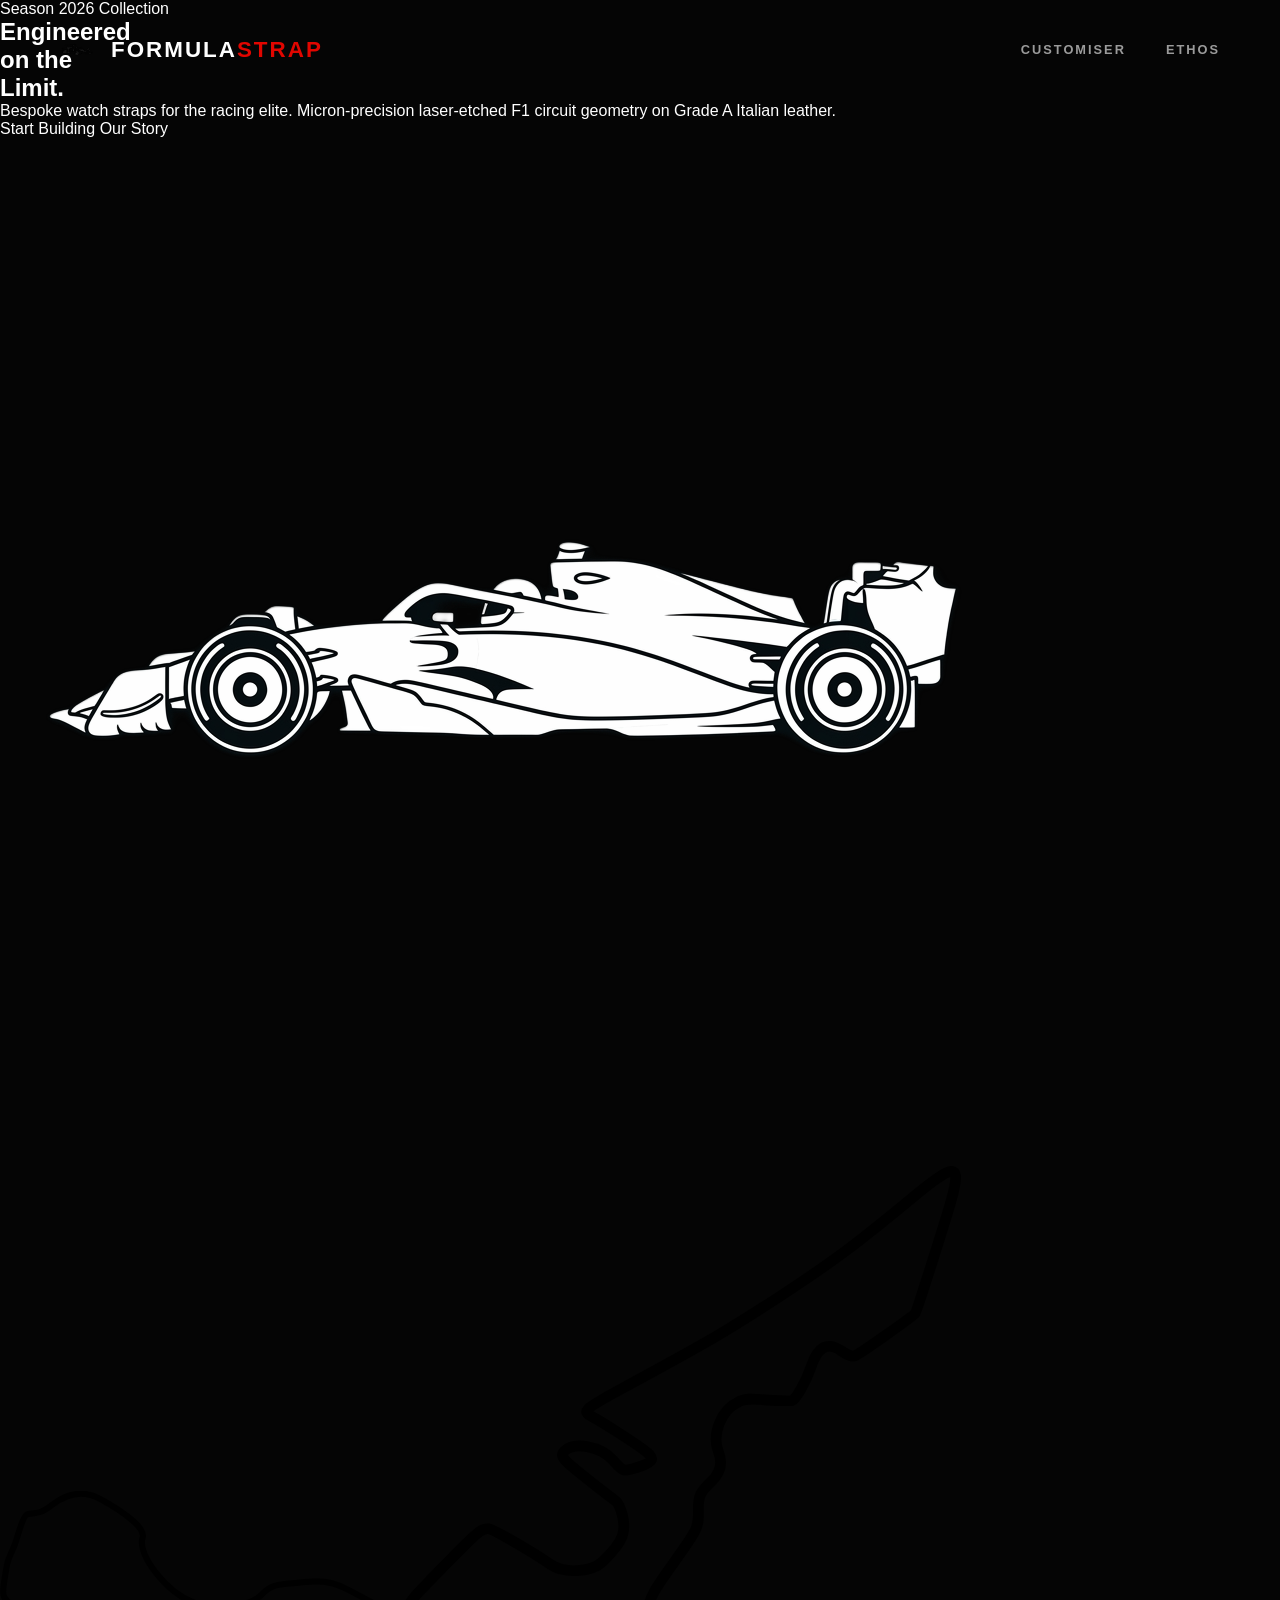
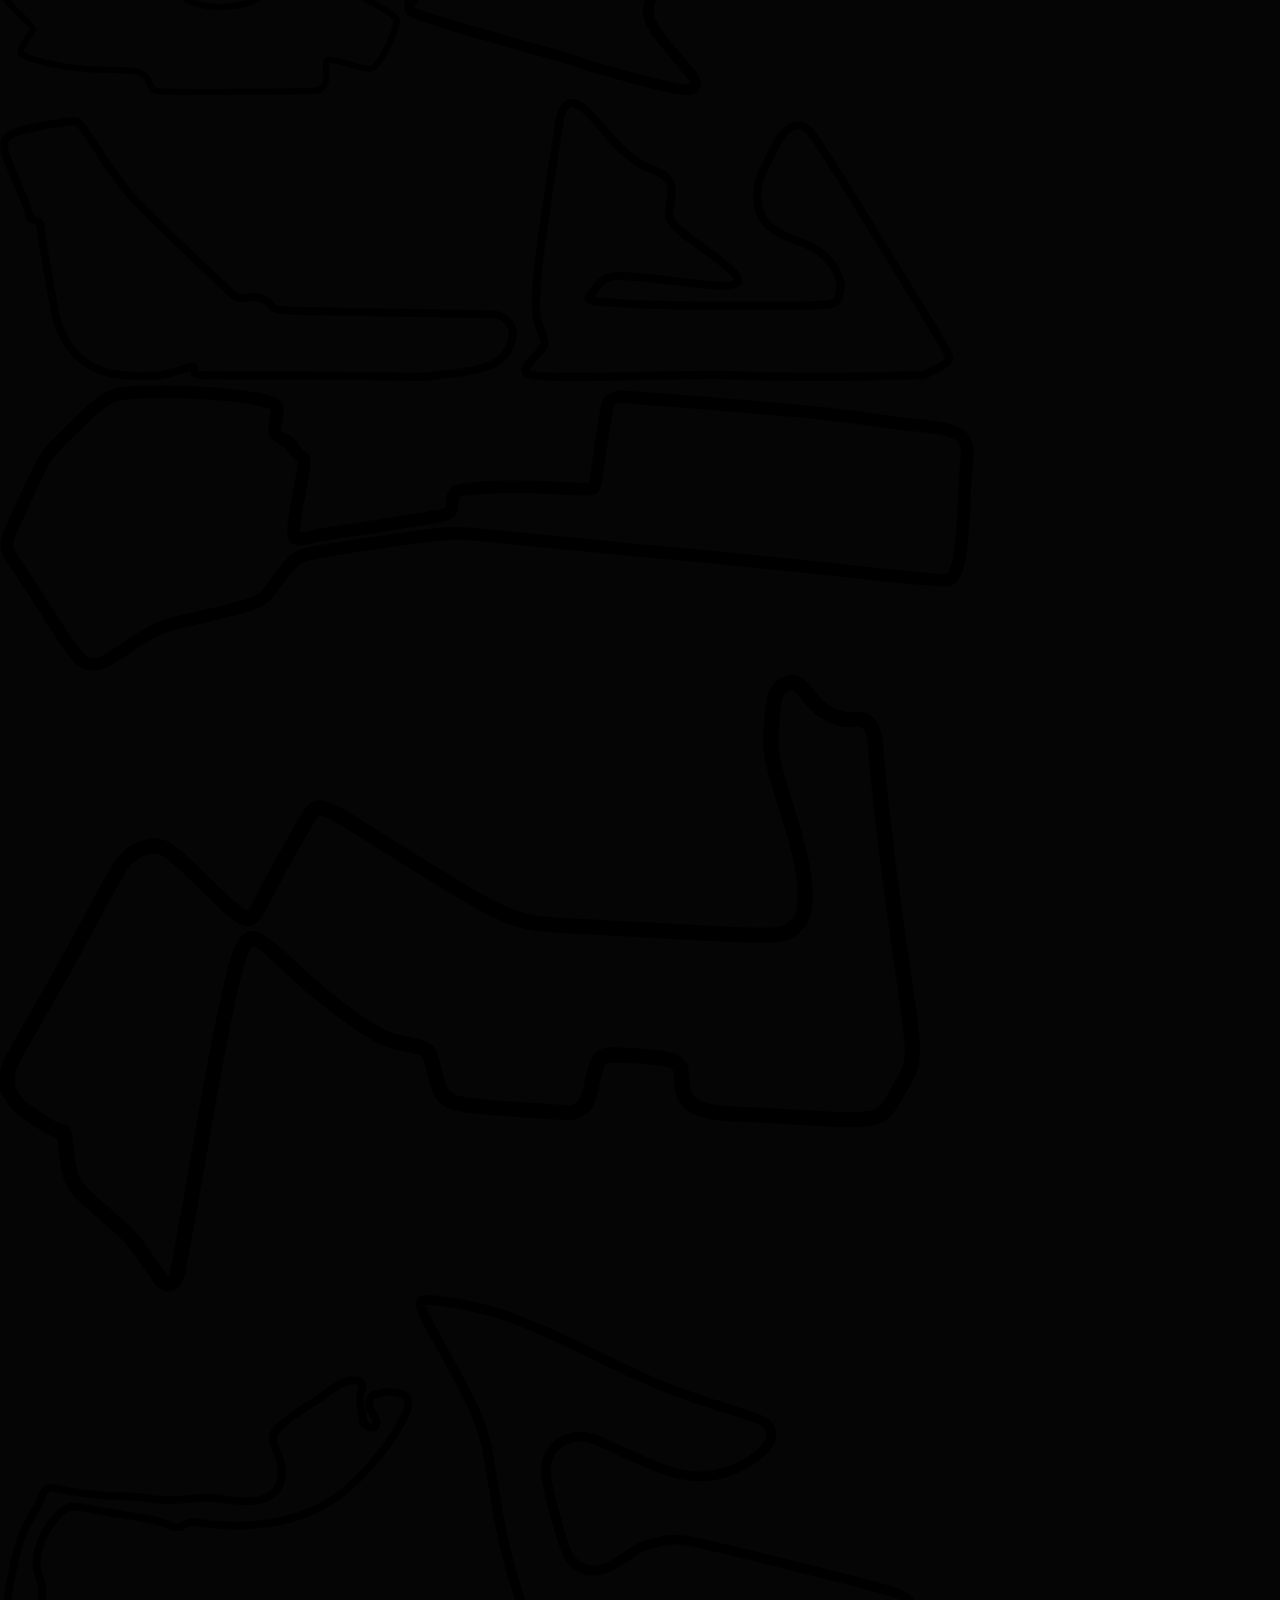
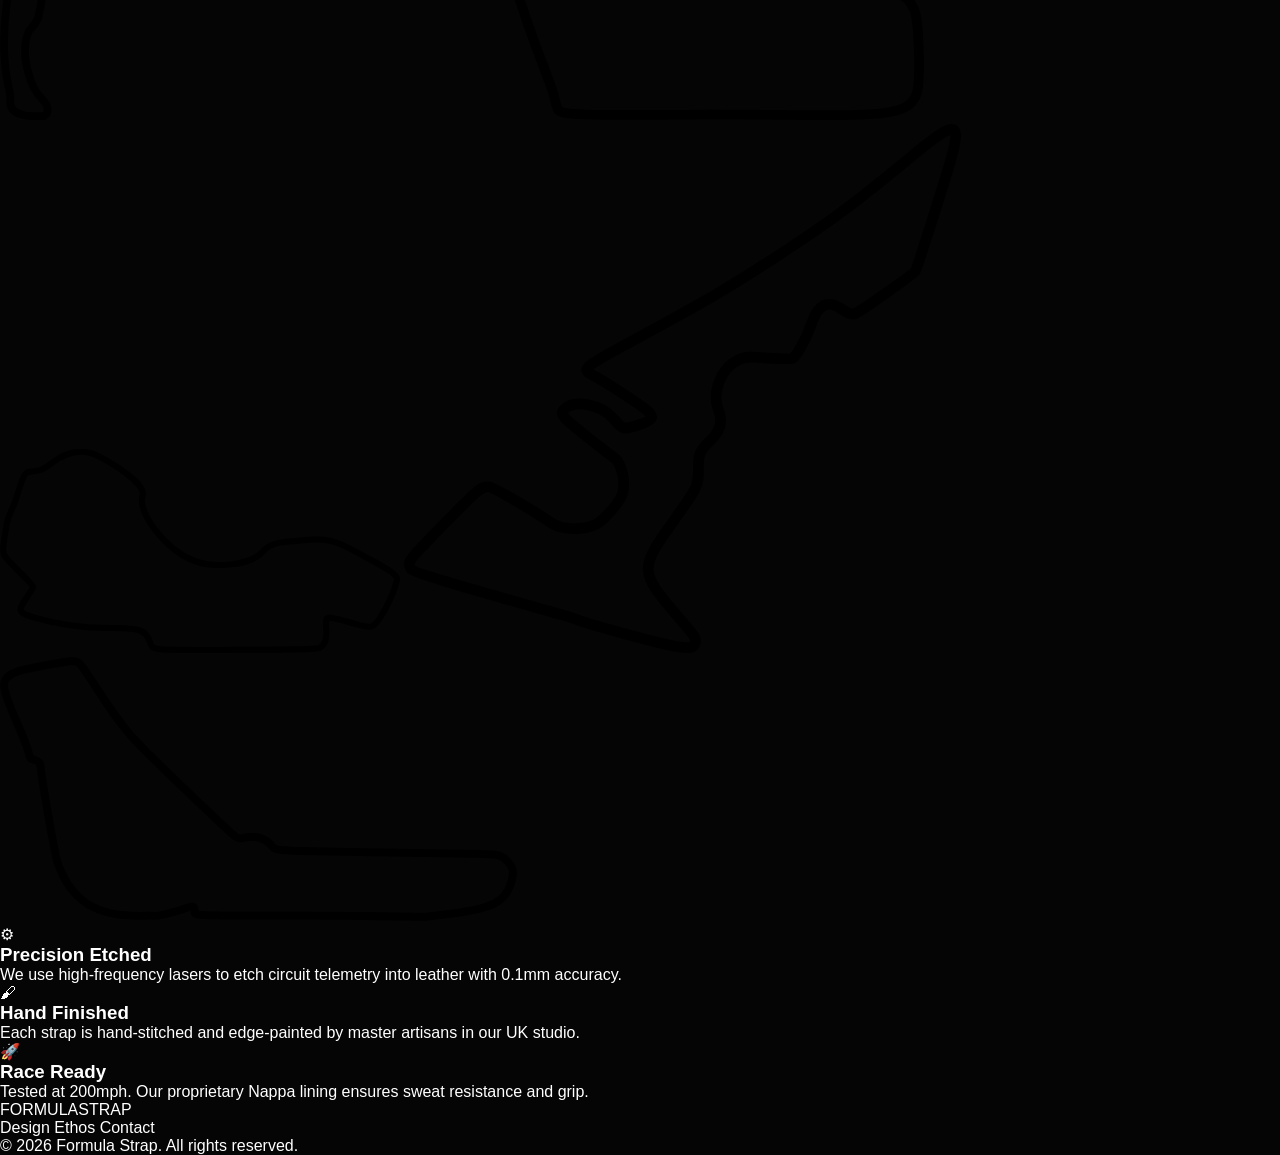
==== commit 8fb61483: "Add files via upload" ====
--- a/index.html
+++ b/index.html
@@ -3,10 +3,10 @@
 <head>
   <meta charset="UTF-8" />
   <meta name="viewport" content="width=device-width, initial-scale=1.0" />
-  <title>Formula Strap | Precision Custom Leather</title>
+  <title>Formula Strap | Precision Custom F1 Watch Straps</title>
   <link rel="stylesheet" href="style.css">
 </head>
-<body>
+<body class="home-page">
 
   <nav>
     <a href="index.html" class="logo-wrapper">
@@ -19,18 +19,72 @@
     </div>
   </nav>
 
-  <div class="hero">
+  <!-- HERO -->
+  <section class="home-hero">
     <div class="hero-glow"></div>
-    <div class="hero-subtitle">Engineered for the Obsessed</div>
-    <h1>Race Ready<br>Wristwear</h1>
-    <p>
-      Discover the world's premier custom watch strap. We combine grade-A Italian vegetable-tanned leather, micron-precision laser etching, and iconic racing aesthetics. Build your legacy on your wrist.
-    </p>
-    <div class="hero-actions">
-      <a href="design.html" class="btn btn-primary">Start Designing</a>
-      <a href="ethos.html" class="btn btn-outline">Our Ethos</a>
+    <div class="hero-content">
+      <div class="hero-badge">Season 2026 Collection</div>
+      <h1>Engineered<br>on the<br><span class="hero-accent">Limit.</span></h1>
+      <p>Bespoke watch straps for the racing elite. Micron-precision laser-etched F1 circuit geometry on Grade A Italian leather.</p>
+      <div class="hero-actions">
+        <a href="design.html" class="btn btn-primary">Start Building</a>
+        <a href="ethos.html" class="btn btn-outline">Our Story</a>
+      </div>
+    </div>
+    <div class="hero-visual">
+      <div class="hero-strap-mockup">
+        <img src="image-Picsart-BackgroundRemover.png" alt="F1 Car" class="mockup-car">
+      </div>
+    </div>
+  </section>
+
+  <!-- CIRCUIT MARQUEE -->
+  <div class="marquee-section">
+    <div class="marquee-inner">
+      <div class="marquee-track">
+        <img src="RaceCircuitAlbertPark.svg" alt="Albert Park">
+        <img src="RaceCircuitAmericas.svg" alt="COTA">
+        <img src="RaceCircuitAutodromaDiMonza.svg" alt="Monza">
+        <img src="RaceCircuitBahrain.svg" alt="Bahrain">
+        <img src="RaceCircuitGillesBaku.svg" alt="Baku">
+        <img src="RaceCircuitMarinaBay.svg" alt="Singapore">
+        <img src="RaceCircuitMonaco.svg" alt="Monaco">
+        <img src="RaceCircuitRedBull.svg" alt="Red Bull Ring">
+        <img src="RaceCircuitAlbertPark.svg" alt="Albert Park">
+        <img src="RaceCircuitAmericas.svg" alt="COTA">
+        <img src="RaceCircuitAutodromaDiMonza.svg" alt="Monza">
+      </div>
     </div>
   </div>
 
+  <!-- FEATURES -->
+  <section class="features-grid">
+    <div class="feature-card">
+      <div class="feature-icon">&#9881;</div>
+      <h3>Precision Etched</h3>
+      <p>We use high-frequency lasers to etch circuit telemetry into leather with 0.1mm accuracy.</p>
+    </div>
+    <div class="feature-card">
+      <div class="feature-icon">&#128396;</div>
+      <h3>Hand Finished</h3>
+      <p>Each strap is hand-stitched and edge-painted by master artisans in our UK studio.</p>
+    </div>
+    <div class="feature-card">
+      <div class="feature-icon">&#128640;</div>
+      <h3>Race Ready</h3>
+      <p>Tested at 200mph. Our proprietary Nappa lining ensures sweat resistance and grip.</p>
+    </div>
+  </section>
+
+  <footer>
+    <div class="footer-logo">FORMULA<span>STRAP</span></div>
+    <div class="footer-links">
+      <a href="design.html">Design</a>
+      <a href="ethos.html">Ethos</a>
+      <a href="#">Contact</a>
+    </div>
+    <p class="copyright">© 2026 Formula Strap. All rights reserved.</p>
+  </footer>
+
 </body>
 </html>
--- a/style.css
+++ b/style.css
@@ -1,711 +1,214 @@
-@import url('https://fonts.googleapis.com/css2?family=Outfit:wght@300;400;600;800;900&display=swap');
-
 :root {
-  --bg: #030303;
-  --surface: #0a0a0a;
-  --surface-hover: #141414;
-  --surface-border: rgba(255, 255, 255, 0.08);
+  --primary: #ffffff;
+  --accent: #e10600;
+  --bg: #050505;
+  --surface: #121212;
+  --surface-hover: #1a1a1a;
+  --surface-border: rgba(255,255,255,0.08);
   --text: #ffffff;
   --text-muted: #888888;
-  --accent: #e10600;
-  --accent-glow: rgba(225, 6, 0, 0.4);
-  --radius: 16px;
-  --transition: all 0.4s cubic-bezier(0.16, 1, 0.3, 1);
-  --stitch-color: rgba(255, 255, 255, 0.2);
-  --strap-width: 200px;
-}
-
-* { box-sizing: border-box; }
-
-body {
-  margin: 0;
-  font-family: 'Outfit', sans-serif;
-  background-color: var(--bg);
-  color: var(--text);
-  min-height: 100vh;
-  display: flex;
-  flex-direction: column;
-  overflow-x: hidden;
-}
-
-/* Background Noise Texture */
-body::before {
-  content: '';
-  position: fixed; inset: 0; z-index: -1;
-  background-image: url("data:image/svg+xml,%3Csvg viewBox='0 0 200 200' xmlns='http://www.w3.org/2000/svg'%3E%3Cfilter id='noiseFilter'%3E%3CfeTurbulence type='fractalNoise' baseFrequency='0.8' numOctaves='3' stitchTiles='stitch'/%3E%3C/filter%3E%3Crect width='100%25' height='100%25' filter='url(%23noiseFilter)' opacity='0.02'/%3E%3C/svg%3E");
-  pointer-events: none;
-}
-
-/* --- NAVIGATION --- */
+  --strap-width: 140px;
+  --stitch-color: rgba(255,255,255,0.15);
+  --lining-color: #e5d3b3;
+  --transition: all 0.5s cubic-bezier(0.16, 1, 0.3, 1);
+}
+
+* { margin: 0; padding: 0; box-sizing: border-box; font-family: 'Outfit', sans-serif; }
+body { background-color: var(--bg); color: var(--text); overflow-x: hidden; }
+a { text-decoration: none; color: inherit; }
+
+/* --- NAV --- */
 nav {
-  display: flex;
-  justify-content: space-between;
-  align-items: center;
-  padding: 24px 60px;
-  border-bottom: 1px solid var(--surface-border);
-  background: rgba(3, 3, 3, 0.7);
-  backdrop-filter: blur(20px);
-  -webkit-backdrop-filter: blur(20px);
-  position: sticky;
-  top: 0;
-  z-index: 100;
-}
-
-.logo-wrapper {
-  text-decoration: none;
-  color: inherit;
-  display: flex;
-  flex-direction: column;
-  align-items: center;
-  justify-content: center;
-  gap: 4px;
+  padding: 32px 60px;
+  display: flex; justify-content: space-between; align-items: center;
+  position: absolute; top: 0; left: 0; right: 0; z-index: 1000;
+}
+.logo-wrapper { display: flex; align-items: center; gap: 16px; }
+.logo-icon { width: 35px; filter: brightness(10); }
+.logo { font-size: 1.4rem; font-weight: 900; letter-spacing: 2px; }
+.logo span { color: var(--accent); }
+.nav-links { display: flex; gap: 40px; align-items: center; }
+.nav-links a { font-weight: 700; font-size: 0.8rem; text-transform: uppercase; letter-spacing: 2px; opacity: 0.6; transition: var(--transition); }
+.nav-links a:hover, .nav-links a.active { opacity: 1; color: var(--accent); }
+
+/* --- CONFIGURATOR --- */
+.config-main { display: grid; grid-template-columns: 1fr 1fr; min-height: 100vh; padding: 140px 60px 60px; gap: 60px; max-width: 1900px; margin: 0 auto; }
+.preview-container { position: sticky; top: 140px; height: 80vh; min-height: 850px; background: radial-gradient(circle at 50% 20%, #1a1a1a 0%, #050505 100%); border-radius: 40px; border: 1px solid var(--surface-border); display: flex; align-items: center; justify-content: center; overflow: hidden; }
+.studio-glow { position: absolute; width: 600px; height: 600px; background: var(--accent); filter: blur(200px); opacity: 0.05; pointer-events: none; }
+
+/* --- WATCH ASSEMBLY (2-PIECE) --- */
+.watch-assembly {
+  display: flex; flex-direction: column; align-items: center;
+  transform: scale(0.85); transform-origin: center;
+  position: relative; z-index: 2;
+}
+
+.strap {
+  width: var(--strap-width);
+  background-color: #111;
+  position: relative; transform-style: preserve-3d;
+  box-shadow: inset 0 0 60px rgba(0,0,0,0.8), inset 0 0 10px rgba(0,0,0,0.9), 0 30px 60px rgba(0,0,0,0.6);
+  transition: background-color 0.4s ease;
+  border-left: 2px solid rgba(0,0,0,0.5);
+  border-right: 2px solid rgba(0,0,0,0.5);
+}
+
+.strap-top {
+  height: 140px;
+  border-radius: 12px 12px 0 0;
+  display: flex; justify-content: center;
+}
+
+.strap-bottom {
+  height: 380px;
+  border-radius: 0 0 60px 60px; /* Tapered Point */
+}
+
+.strap::before { content: ''; position: absolute; inset: 0; opacity: 0.4; mix-blend-mode: overlay; pointer-events: none; border-radius: inherit; z-index: 5; }
+.strap::after { content: ''; position: absolute; inset: 0; background-color: inherit; border-radius: inherit; z-index: -1; transform: translateZ(-1px); }
+
+/* Textures */
+.strap.grained::before { background-image: url("https://www.transparenttextures.com/patterns/leather.png"); }
+.strap.carbon::before { background-image: url("https://www.transparenttextures.com/patterns/carbon-fibre.png"); background-size: 40px; }
+.strap.suede::before { background-image: url("https://www.transparenttextures.com/patterns/black-paper.png"); opacity: 0.6; }
+
+/* Realistic Stitching */
+.strap-stitching {
+  position: absolute; top: 12px; bottom: 12px; left: 12px; right: 12px;
+  border: 2px dashed var(--stitch-color);
+  border-radius: 8px; pointer-events: none; z-index: 6;
+  box-shadow: 0 1px 2px rgba(0,0,0,0.5);
+}
+
+/* Lining (Bottom Strap Only) */
+.strap-lining {
+  position: absolute; inset: 4px; background-color: var(--lining-color); border-radius: 8px 8px 56px 56px;
+  transform: translateZ(-15px); display: flex; align-items: flex-end; justify-content: center; padding: 20px 10px;
+  box-shadow: inset 0 0 40px rgba(0,0,0,0.5); z-index: -2;
+}
+.strap-lining::after { content: 'FORMULA STRAP — HANDMADE UK'; font-size: 6px; font-weight: 900; color: rgba(0,0,0,0.4); letter-spacing: 2px; text-align: center; white-space: nowrap; }
+
+/* Clasp at Top */
+#clasp-container { position: absolute; top: -55px; left: 50%; transform: translateX(-50%); z-index: 10; }
+
+/* Holes at Bottom */
+.strap-holes { position: absolute; bottom: 40px; left: 50%; transform: translateX(-50%); display: flex; flex-direction: column; gap: 16px; z-index: 7; }
+.hole { width: 8px; height: 8px; border-radius: 50%; background: #050505; box-shadow: inset 0 2px 5px rgba(0,0,0,1), 0 1px 1px rgba(255,255,255,0.1); }
+
+/* --- WATCH HEAD --- */
+.watch-head {
+  position: relative; z-index: 20;
+  display: flex; flex-direction: column; align-items: center; justify-content: center;
+  margin: 10px 0;
+}
+.watch-face-placeholder {
+  width: 190px; height: 190px; background: radial-gradient(circle at 30% 30%, #333, #050505 80%);
+  border-radius: 50%; border: 14px solid #1a1a1a;
+  box-shadow: 0 40px 80px rgba(0,0,0,1), inset 0 0 20px rgba(0,0,0,0.8), inset 2px 2px 5px rgba(255,255,255,0.1), 0 0 0 2px #333;
+  display: flex; align-items: center; justify-content: center; position: relative; overflow: hidden;
+  transition: all 0.5s cubic-bezier(0.16, 1, 0.3, 1);
+}
+.watch-face-placeholder::before { content: ''; position: absolute; top: -50%; left: -50%; width: 200%; height: 200%; background: linear-gradient(135deg, rgba(255,255,255,0.15) 0%, transparent 40%); transform: rotate(15deg); pointer-events: none; }
+.watch-screen { color:rgba(255,255,255,0.3); font-size: 10px; font-weight: 900; letter-spacing: 2px; margin-top: 60px; }
+
+/* Lugs */
+.watch-lugs { position: absolute; left: 50%; transform: translateX(-50%); width: calc(var(--strap-width) + 24px); height: 25px; display: flex; justify-content: space-between; z-index: -1; }
+.top-lugs { top: -20px; }
+.bottom-lugs { bottom: -20px; }
+.lug { width: 18px; height: 100%; background: linear-gradient(180deg, #666 0%, #222 40%, #111 100%); border-radius: 6px; box-shadow: inset -2px 0 5px rgba(0,0,0,0.5), inset 2px 0 5px rgba(255,255,255,0.1); }
+.spring-bar { position: absolute; top: 10px; left: 50%; transform: translateX(-50%); width: calc(var(--strap-width) + 12px); height: 6px; background: linear-gradient(to bottom, #999, #333, #111); border-radius: 4px; box-shadow: 0 5px 10px rgba(0,0,0,0.5); }
+
+/* Apple Watch & Diver Shapes */
+.watch-head.apple .watch-face-placeholder { border-radius: 40px; width: 160px; height: 200px; border: 10px solid #111; }
+.watch-head.diver .watch-face-placeholder { border-radius: 50%; width: 210px; height: 210px; border: 24px solid #1a1a1a; box-shadow: 0 40px 80px rgba(0,0,0,1), inset 0 0 30px rgba(0,0,0,0.9), 0 0 0 4px #444; }
+
+/* --- ENGRAVING --- */
+.engraving-container {
+  position: absolute; top: 40%; left: 50%; transform: translate(-50%, -50%) translateZ(10px);
+  width: 100%; display: flex; flex-direction: column; align-items: center; justify-content: center;
+  pointer-events: none; z-index: 8; mix-blend-mode: multiply; opacity: 0.8;
+}
+#car-svg-container img { width: 110px; transform: rotate(90deg); filter: invert(1) brightness(0.2) drop-shadow(0 2px 2px rgba(0,0,0,0.5)); }
+#track-svg-container { display: flex; justify-content: center; align-items: center; width: 100%; }
+#track-image { max-width: 100px; max-height: 180px; filter: invert(1) brightness(0.2) drop-shadow(0 2px 2px rgba(0,0,0,0.5)); }
+#strap-initials { font-size: 2.2rem; font-weight: 900; color: #111; letter-spacing: 8px; margin-top: 40px; text-shadow: 0 1px 1px rgba(255,255,255,0.1); }
+
+/* --- CONTROLS --- */
+.controls-container { max-height: calc(100vh - 180px); overflow-y: auto; padding-right: 20px; }
+.header-text h1 { font-size: 4rem; font-weight: 900; letter-spacing: -3px; text-transform: uppercase; margin-bottom: 10px; }
+.header-text p { color: var(--text-muted); font-size: 1.1rem; margin-bottom: 50px; }
+
+.preset-grid { display: grid; grid-template-columns: repeat(3, 1fr); gap: 12px; margin-top: 16px; }
+.preset-card { background: rgba(255,255,255,0.03); border: 1px solid rgba(255,255,255,0.08); padding: 18px 16px; border-radius: 20px; display: flex; align-items: center; gap: 12px; cursor: pointer; transition: all 0.4s cubic-bezier(0.16, 1, 0.3, 1); color: #fff; font-weight: 800; font-size: 0.85rem; backdrop-filter: blur(10px); }
+.preset-card:hover { background: rgba(255,255,255,0.08); border-color: rgba(255,255,255,0.2); transform: translateY(-5px); box-shadow: 0 10px 20px rgba(0,0,0,0.5); }
+.preset-dot { width: 12px; height: 12px; border-radius: 50%; box-shadow: 0 0 12px currentColor; }
+
+.accordion-item { background: var(--surface); border: 1px solid var(--surface-border); border-radius: 24px; margin-bottom: 20px; overflow: hidden; transition: var(--transition); }
+.accordion-item.active { background: #161616; border-color: rgba(255,255,255,0.15); }
+.accordion-header { padding: 28px 35px; display: flex; justify-content: space-between; align-items: center; cursor: pointer; }
+.accordion-header h3 { font-size: 0.9rem; text-transform: uppercase; letter-spacing: 2px; font-weight: 900; }
+.accordion-content { padding: 0 35px 35px; max-height: 0; transition: max-height 0.7s cubic-bezier(0.16, 1, 0.3, 1); }
+.accordion-item.active .accordion-content { max-height: 1000px; }
+
+.config-label { font-size: 0.75rem; text-transform: uppercase; letter-spacing: 1.5px; color: var(--text-muted); margin-bottom: 16px; display: block; }
+.color-grid { display: flex; gap: 15px; flex-wrap: wrap; margin-bottom: 30px; }
+.swatch { width: 50px; height: 50px; border-radius: 14px; cursor: pointer; border: 3px solid transparent; transition: var(--transition); }
+.swatch.active { border-color: #fff; transform: scale(1.1); box-shadow: 0 10px 25px rgba(0,0,0,0.5); }
+
+.pill-group { display: flex; gap: 12px; flex-wrap: wrap; margin-bottom: 20px; }
+.pill { background: #252525; border: 1px solid transparent; color: var(--text-muted); padding: 12px 25px; border-radius: 100px; font-size: 0.8rem; font-weight: 800; cursor: pointer; transition: var(--transition); }
+.pill.active { background: #fff; color: #000; box-shadow: 0 10px 20px rgba(255,255,255,0.1); }
+
+.input-field {
+  width: 100%;
+  background: rgba(255, 255, 255, 0.03);
+  border: 1px solid var(--surface-border);
+  color: #fff;
+  padding: 16px 24px;
+  border-radius: 16px;
+  font-size: 1rem;
+  font-weight: 700;
+  outline: none;
   transition: var(--transition);
-}
-
-.logo-wrapper:hover {
-  transform: scale(1.05);
-}
-
-.logo-icon {
-  height: 28px;
-  width: auto;
-  filter: drop-shadow(0 2px 8px rgba(255, 255, 255, 0.2));
-}
-
-.logo {
-  font-weight: 900;
-  font-size: 1.4rem;
-  letter-spacing: -0.5px;
-  text-transform: uppercase;
-}
-
-.logo span { color: var(--accent); }
-
-.nav-links {
-  display: flex;
-  gap: 40px;
-  font-size: 0.85rem;
-  font-weight: 700;
   text-transform: uppercase;
   letter-spacing: 2px;
 }
-
-.nav-links a {
-  color: var(--text-muted);
-  text-decoration: none;
-  transition: var(--transition);
-  position: relative;
-}
-
-.nav-links a::after {
-  content: '';
-  position: absolute;
-  bottom: -6px;
-  left: 0;
-  width: 100%;
-  height: 2px;
-  background: var(--accent);
-  transform: scaleX(0);
-  transition: transform 0.3s ease;
-  transform-origin: right;
-}
-
-.nav-links a:hover { color: var(--text); }
-.nav-links a:hover::after, .nav-links a.active::after {
-  transform: scaleX(1);
-  transform-origin: left;
-}
-.nav-links a.active { color: var(--text); }
-
-
-/* --- BUTTONS --- */
-.btn {
-  display: inline-flex;
-  align-items: center;
-  justify-content: center;
-  padding: 20px 48px;
-  border-radius: 8px;
-  font-family: 'Outfit', sans-serif;
-  font-size: 1.1rem;
-  font-weight: 800;
-  text-transform: uppercase;
-  letter-spacing: 2px;
-  text-decoration: none;
-  cursor: pointer;
-  transition: var(--transition);
-  border: none;
-  position: relative;
-  overflow: hidden;
-}
-
-.btn-primary {
-  background: var(--text);
-  color: #000;
-  box-shadow: 0 10px 30px rgba(255, 255, 255, 0.1);
-}
-
-.btn-primary:hover {
-  background: var(--accent);
-  color: #fff;
-  transform: translateY(-4px);
-  box-shadow: 0 15px 40px var(--accent-glow);
-}
-
-.btn-outline {
-  background: transparent;
-  color: var(--text);
-  border: 1px solid var(--surface-border);
-}
-
-.btn-outline:hover {
-  background: rgba(255, 255, 255, 0.05);
-  border-color: rgba(255, 255, 255, 0.2);
-}
-
-
-/* --- HOME PAGE HERO --- */
-.hero {
-  flex: 1;
-  display: flex;
-  flex-direction: column;
-  align-items: center;
-  justify-content: center;
-  text-align: center;
-  padding: 100px 24px;
-  position: relative;
-}
-
-.hero-glow {
-  position: absolute;
-  width: 600px;
-  height: 600px;
-  background: radial-gradient(circle, rgba(225, 6, 0, 0.15) 0%, transparent 70%);
-  top: 50%;
-  left: 50%;
-  transform: translate(-50%, -50%);
-  z-index: -1;
-  pointer-events: none;
-}
-
-.hero-subtitle {
-  color: var(--accent);
-  font-weight: 800;
-  text-transform: uppercase;
-  letter-spacing: 4px;
-  margin-bottom: 24px;
-  font-size: 0.9rem;
-}
-
-.hero h1 {
-  font-size: clamp(4rem, 8vw, 8rem);
-  font-weight: 900;
-  line-height: 0.9;
-  margin: 0 0 32px;
-  text-transform: uppercase;
-  letter-spacing: -3px;
-  text-shadow: 0 20px 40px rgba(0,0,0,0.8);
-}
-
-.hero p {
-  font-size: 1.25rem;
-  color: var(--text-muted);
-  max-width: 600px;
-  margin: 0 auto 48px;
-  line-height: 1.6;
-}
-
-.hero-actions {
-  display: flex;
-  gap: 24px;
-  justify-content: center;
-}
-
-
-/* --- CONFIGURATOR (DESIGN PAGE) --- */
-.config-main {
-  flex: 1;
-  display: grid;
-  grid-template-columns: 1fr 1fr;
-  max-width: 1600px;
-  margin: 0 auto;
-  width: 100%;
-  padding: 48px 60px;
-  gap: 80px;
-  align-items: start;
-}
-
-.preview-container {
-  position: sticky;
-  top: 120px;
-  height: 75vh;
-  min-height: 600px;
-  border-radius: 32px;
-  padding: 24px;
-  background: linear-gradient(160deg, #111111, #050505);
-  border: 1px solid rgba(255,255,255,0.05);
-  box-shadow: 0 40px 100px rgba(0,0,0,0.9), inset 0 2px 20px rgba(255,255,255,0.02);
-  display: flex;
-  align-items: center;
-  justify-content: center;
-  perspective: 1200px;
-}
-
-.strap {
-  width: var(--strap-width);
-  height: 75%;
-  max-height: 500px;
-  background-color: #111111;
-  border-radius: 12px;
-  position: relative;
-  transition: background-color 0.5s ease, transform 0.1s ease-out;
-  box-shadow: 
-    inset 0 0 60px rgba(0,0,0,0.9),
-    inset 0 0 10px rgba(255,255,255,0.1),
-    0 30px 60px rgba(0,0,0,0.6);
-  display: flex;
-  flex-direction: column;
-  align-items: center;
-  justify-content: center;
-  gap: 40px;
-  transform-style: preserve-3d;
-}
-
-.strap::before {
-  content: '';
-  position: absolute; inset: 0;
-  background-image: url("https://www.transparenttextures.com/patterns/leather.png");
-  opacity: 0.5;
-  mix-blend-mode: multiply;
-  pointer-events: none;
-  border-radius: 12px;
-}
-
-.strap::after {
-  content: '';
-  position: absolute; top: 16px; bottom: 16px; left: 16px; right: 16px;
-  border: 2px dashed var(--stitch-color);
-  border-radius: 6px;
-  pointer-events: none;
-  transform: translateZ(20px);
-}
-
-.engraving-container {
-  z-index: 2;
-  display: flex;
-  flex-direction: column;
-  align-items: center;
-  justify-content: center;
-  color: rgba(255, 255, 255, 0.9);
-  filter: drop-shadow(0 10px 20px rgba(0,0,0,0.8));
-  transform: translateZ(60px);
-}
-
-#car-svg-container, #track-svg-container {
-  width: 100%;
-  display: flex;
-  justify-content: center;
-}
-
-#track-svg-container { display: none; }
-#track-image { width: 170px; height: auto; filter: drop-shadow(0 15px 10px rgba(0,0,0,0.8)); }
-
-#strap-initials {
-  font-size: 2rem;
-  font-weight: 900;
-  letter-spacing: 6px;
-  text-transform: uppercase;
-  margin-top: 40px;
-  font-style: italic;
-  color: rgba(255,255,255,0.8);
-  text-shadow: 0 5px 10px rgba(0,0,0,0.5);
-}
-
-/* Controls */
-.controls-container {
-  display: flex;
-  flex-direction: column;
-  gap: 40px;
-}
-
-.header-text h1 {
-  font-size: 3.5rem;
-  font-weight: 900;
-  line-height: 1;
-  margin: 0 0 16px;
-  text-transform: uppercase;
-  letter-spacing: -2px;
-}
-
-.header-text p {
-  font-size: 1.1rem;
-  color: var(--text-muted);
-  margin: 0;
-  max-width: 500px;
-  line-height: 1.6;
-}
-
-.control-group {
-  background: var(--surface);
-  border: 1px solid var(--surface-border);
-  border-radius: var(--radius);
-  padding: 40px;
-  transition: var(--transition);
-}
-
-.control-group:hover {
-  background: var(--surface-hover);
-  border-color: rgba(255,255,255,0.15);
-}
-
-.control-group h3 {
-  margin: 0 0 24px;
-  font-size: 0.85rem;
-  text-transform: uppercase;
-  letter-spacing: 2px;
-  color: var(--text-muted);
-  display: flex;
-  justify-content: space-between;
-}
-
-.selection-label { color: var(--text); font-weight: 700; }
-
-.color-grid {
-  display: flex;
-  flex-wrap: wrap;
-  gap: 20px;
-}
-
-.swatch {
-  width: 56px; height: 56px;
-  border-radius: 50%;
-  cursor: pointer;
-  position: relative;
-  border: 2px solid transparent;
-  transition: var(--transition);
-  box-shadow: inset 0 0 15px rgba(0,0,0,0.6);
-}
-
-.swatch:hover { transform: translateY(-4px); }
-.swatch.active {
-  border-color: #fff;
-  transform: scale(1.15) translateY(-2px);
-  box-shadow: 0 10px 20px rgba(0,0,0,0.5), inset 0 0 10px rgba(0,0,0,0.5);
-}
-
-.toggle-group {
-  display: flex;
-  background: #000;
-  padding: 8px;
-  border-radius: 12px;
-  border: 1px solid var(--surface-border);
-}
-
-.toggle-btn {
-  flex: 1;
-  padding: 16px 20px;
-  text-align: center;
-  cursor: pointer;
-  font-weight: 700;
-  text-transform: uppercase;
-  letter-spacing: 1.5px;
-  font-size: 0.85rem;
-  border-radius: 8px;
-  color: var(--text-muted);
-  transition: var(--transition);
-}
-
-.toggle-btn.active {
-  background: var(--surface-hover);
-  color: var(--text);
-  box-shadow: 0 8px 24px rgba(0,0,0,0.6);
-  border: 1px solid rgba(255,255,255,0.05);
-}
-
-.input-field {
-  width: 100%;
-  background: #000;
-  border: 1px solid var(--surface-border);
-  color: var(--text);
-  padding: 20px 24px;
-  border-radius: 12px;
-  font-family: inherit;
-  font-size: 1.1rem;
-  font-weight: 600;
-  outline: none;
-  transition: var(--transition);
-  margin-top: 24px;
-}
-
 .input-field:focus {
-  border-color: rgba(255,255,255,0.4);
-  background: #050505;
-}
-
-select.input-field {
-  appearance: none;
-  cursor: pointer;
-  background-image: url("data:image/svg+xml,%3Csvg xmlns='http://www.w3.org/2000/svg' width='24' height='24' fill='none' stroke='white' stroke-width='2' stroke-linecap='round' stroke-linejoin='round'%3E%3Cpolyline points='6 9 12 15 18 9'%3E%3C/polyline%3E%3C/svg%3E");
-  background-repeat: no-repeat;
-  background-position: right 24px center;
-}
-
-#track-selector-wrapper { display: none; }
-
-.checkout-area {
-  display: flex;
-  align-items: center;
-  justify-content: space-between;
-  padding: 40px;
-  background: var(--accent);
-  border-radius: var(--radius);
-  position: relative;
-  overflow: hidden;
-}
-
-.checkout-area::before {
-  content: '';
-  position: absolute;
-  top: 0; left: 0; width: 100%; height: 100%;
-  background: linear-gradient(45deg, transparent, rgba(255,255,255,0.2), transparent);
-  transform: translateX(-100%);
-  transition: transform 0.6s ease;
-}
-
-.checkout-area:hover::before {
-  transform: translateX(100%);
-}
-
-.price {
-  font-size: 3rem;
-  font-weight: 900;
-  color: #fff;
-}
-
-.checkout-btn {
-  background: #fff;
-  color: #000;
-  border: none;
-  padding: 24px 48px;
-  border-radius: 8px;
-  font-family: inherit;
-  font-size: 1.1rem;
-  font-weight: 900;
-  text-transform: uppercase;
-  letter-spacing: 2px;
-  cursor: pointer;
-  transition: var(--transition);
-  box-shadow: 0 10px 20px rgba(0,0,0,0.3);
-}
-
-.checkout-btn:hover {
-  transform: scale(1.05);
-  box-shadow: 0 15px 30px rgba(0,0,0,0.4);
-}
-
-/* --- ETHOS PAGE --- */
-.ethos-main {
-  max-width: 1000px;
-  margin: 0 auto;
-  padding: 100px 24px;
-}
-
-.ethos-title {
-  font-size: 5rem;
-  text-transform: uppercase;
-  font-weight: 900;
-  margin-bottom: 60px;
-  text-align: center;
-}
-
-.ethos-content {
-  font-size: 1.5rem;
-  line-height: 1.8;
-  color: var(--text-muted);
-}
-
-.ethos-content p {
-  margin-bottom: 40px;
-}
-
-.ethos-content strong {
-  color: var(--text);
-}
-
-@media (max-width: 1200px) {
-  .config-main { grid-template-columns: 1fr; }
-  .preview-container { position: relative; top: 0; height: 500px; }
-  .strap { transform: rotate(90deg); width: 100%; height: 200px; flex-direction: row; }
-  #strap-initials { margin-top: 0; margin-left: 40px; }
-}
-
-/* --- PILL SELECTOR (Strap Width) --- */
-.pill-group {
-  display: flex;
-  gap: 12px;
-  flex-wrap: wrap;
-}
-
-.pill {
-  padding: 12px 24px;
-  border-radius: 99px;
-  background: #000;
-  border: 1px solid var(--surface-border);
-  color: var(--text-muted);
-  font-family: inherit;
-  font-size: 0.9rem;
-  font-weight: 700;
-  cursor: pointer;
-  transition: var(--transition);
-  letter-spacing: 1px;
-}
-
-.pill:hover {
-  border-color: rgba(255,255,255,0.3);
-  color: var(--text);
-}
-
-.pill.active {
-  background: var(--text);
-  color: #000;
-  border-color: var(--text);
-}
-
-/* --- STITCH SWATCHES --- */
-.stitch-grid {
-  display: flex;
-  gap: 14px;
-  flex-wrap: wrap;
-}
-
-.stitch-swatch {
-  width: 44px;
-  height: 44px;
-  border-radius: 50%;
-  cursor: pointer;
-  border: 2px solid transparent;
-  transition: var(--transition);
-  position: relative;
-  display: flex;
-  align-items: center;
-  justify-content: center;
-}
-
-.stitch-swatch::before {
-  content: '';
-  width: 32px;
-  height: 2px;
-  background: currentColor;
-  border-radius: 99px;
-  border-top: 2px dashed currentColor;
-  display: block;
-  position: absolute;
-}
-
-.stitch-swatch:hover { transform: scale(1.15); }
-.stitch-swatch.active {
-  border-color: rgba(255,255,255,0.5);
-  transform: scale(1.15);
-}
-
-/* --- RANGE SLIDER --- */
-.range-wrap {
-  display: flex;
-  align-items: center;
-  gap: 20px;
-}
-
-.range-wrap input[type=range] {
-  flex: 1;
-  -webkit-appearance: none;
-  height: 4px;
-  border-radius: 99px;
-  background: rgba(255,255,255,0.1);
-  outline: none;
-  cursor: pointer;
-}
-
-.range-wrap input[type=range]::-webkit-slider-thumb {
-  -webkit-appearance: none;
-  width: 20px;
-  height: 20px;
-  border-radius: 50%;
-  background: #fff;
-  cursor: pointer;
-  box-shadow: 0 4px 12px rgba(0,0,0,0.5);
-  transition: var(--transition);
-}
-
-.range-wrap input[type=range]::-webkit-slider-thumb:hover {
-  background: var(--accent);
-  transform: scale(1.2);
-}
-
-.range-label {
-  font-size: 0.9rem;
-  font-weight: 700;
-  color: var(--text-muted);
-  min-width: 36px;
-  text-align: right;
-}
+  border-color: rgba(255, 255, 255, 0.3);
+  background: rgba(255, 255, 255, 0.06);
+  box-shadow: 0 0 20px rgba(255, 255, 255, 0.05);
+}
+.input-field::placeholder { color: rgba(255, 255, 255, 0.2); }
+.input-field option { background: #111; color: #fff; }
+
+.extra-toggle { background: rgba(255,255,255,0.02); padding: 20px; border-radius: 16px; display: flex; align-items: center; gap: 20px; cursor: pointer; transition: var(--transition); border: 1px solid transparent; }
+.extra-toggle:hover { background: rgba(255,255,255,0.05); border-color: rgba(255,255,255,0.1); }
+.toggle-switch { width: 50px; height: 26px; background: #333; border-radius: 20px; position: relative; transition: var(--transition); }
+.toggle-switch.on { background: var(--accent); }
+.toggle-knob { width: 20px; height: 20px; background: #fff; border-radius: 50%; position: absolute; top: 3px; left: 3px; transition: var(--transition); }
+.toggle-switch.on .toggle-knob { left: 27px; }
+
+.checkout-area { margin-top: 50px; padding: 40px; background: var(--surface); border-radius: 32px; display: flex; justify-content: space-between; align-items: center; border: 1px solid var(--surface-border); }
+.price { font-size: 2.5rem; font-weight: 900; color: #fff; }
+.checkout-btn { background: var(--accent); color: #fff; border: none; padding: 22px 50px; border-radius: 100px; font-weight: 900; text-transform: uppercase; letter-spacing: 2px; cursor: pointer; transition: var(--transition); }
+.checkout-btn:hover { transform: translateY(-5px); box-shadow: 0 25px 50px rgba(225,6,0,0.4); }
+
+/* --- BASKET & MODAL --- */
+.basket-trigger { background: none; border: none; position: relative; cursor: pointer; padding: 8px; display: flex; align-items: center; justify-content: center; transition: var(--transition); color: #fff; }
+.basket-count { position: absolute; top: 0; right: 0; background: var(--accent); color: white; font-size: 0.65rem; font-weight: 900; width: 18px; height: 18px; border-radius: 50%; display: flex; align-items: center; justify-content: center; box-shadow: 0 2px 8px rgba(225,6,0,0.5); }
+.basket-drawer { position: fixed; top: 0; right: -500px; width: 500px; height: 100vh; background: #080808; z-index: 3000; display: flex; flex-direction: column; transition: right 0.6s cubic-bezier(0.16, 1, 0.3, 1); border-left: 1px solid var(--surface-border); }
+.basket-drawer.active { right: 0; }
+.basket-header { padding: 40px; border-bottom: 1px solid var(--surface-border); display: flex; justify-content: space-between; }
+.drawer-close { background: none; border: none; color: var(--text-muted); font-size: 2rem; cursor: pointer; }
+.basket-items { flex: 1; overflow-y: auto; padding: 40px; }
+.basket-footer { padding: 40px; background: #111; border-top: 1px solid var(--surface-border); }
+.subtotal { display: flex; justify-content: space-between; font-weight: 900; font-size: 1.2rem; }
+
+.modal-overlay { position: fixed; inset: 0; background: rgba(0,0,0,0.95); backdrop-filter: blur(20px); z-index: 4000; display: flex; align-items: center; justify-content: center; opacity: 0; pointer-events: none; transition: opacity 0.5s ease; }
+.modal-overlay.active { opacity: 1; pointer-events: auto; }
+.modal-content { background: #000; border: 1px solid var(--surface-border); border-radius: 40px; width: 100%; max-width: 550px; padding: 60px; transform: scale(0.9); transition: all 0.6s cubic-bezier(0.16, 1, 0.3, 1); position: relative; }
+.modal-close { position: absolute; top: 30px; right: 30px; background: none; border: none; color: var(--text-muted); font-size: 2rem; cursor: pointer; }
 
 /* --- TOAST --- */
-.toast {
-  position: fixed;
-  bottom: 32px;
-  left: 50%;
-  transform: translateX(-50%) translateY(20px);
-  background: #fff;
-  color: #000;
-  padding: 16px 32px;
-  border-radius: 99px;
-  font-weight: 700;
-  font-size: 0.95rem;
-  letter-spacing: 0.5px;
-  opacity: 0;
-  pointer-events: none;
-  transition: all 0.4s cubic-bezier(0.16, 1, 0.3, 1);
-  z-index: 999;
-  white-space: nowrap;
-  box-shadow: 0 20px 40px rgba(0,0,0,0.5);
-}
-
-.toast.show {
-  opacity: 1;
-  transform: translateX(-50%) translateY(0);
-}
-
-/* --- SHARE BUTTON --- */
-.share-btn {
-  display: flex;
-  align-items: center;
-  justify-content: center;
-  gap: 10px;
-  width: 100%;
-  padding: 20px;
-  border-radius: 12px;
-  background: transparent;
-  border: 1px solid var(--surface-border);
-  color: var(--text-muted);
-  font-family: inherit;
-  font-size: 0.95rem;
-  font-weight: 700;
-  text-transform: uppercase;
-  letter-spacing: 1px;
-  cursor: pointer;
-  transition: var(--transition);
-  margin-top: 12px;
-}
-
-.share-btn:hover {
-  border-color: rgba(255,255,255,0.3);
-  color: var(--text);
-  background: rgba(255,255,255,0.03);
-}
-
-@media (max-width: 768px) {
-  nav { padding: 20px; flex-direction: column; gap: 20px; }
-  .hero h1 { font-size: 3rem; }
-  .hero-actions { flex-direction: column; }
-  .checkout-area { flex-direction: column; gap: 24px; text-align: center; }
-  .checkout-btn { width: 100%; }
-}
+.toast { position: fixed; bottom: 40px; left: 50%; transform: translateX(-50%) translateY(100px); background: #fff; color: #000; padding: 18px 40px; border-radius: 100px; font-weight: 900; z-index: 5000; transition: transform 0.5s cubic-bezier(0.16, 1, 0.3, 1); }
+.toast.show { transform: translateX(-50%) translateY(0); }
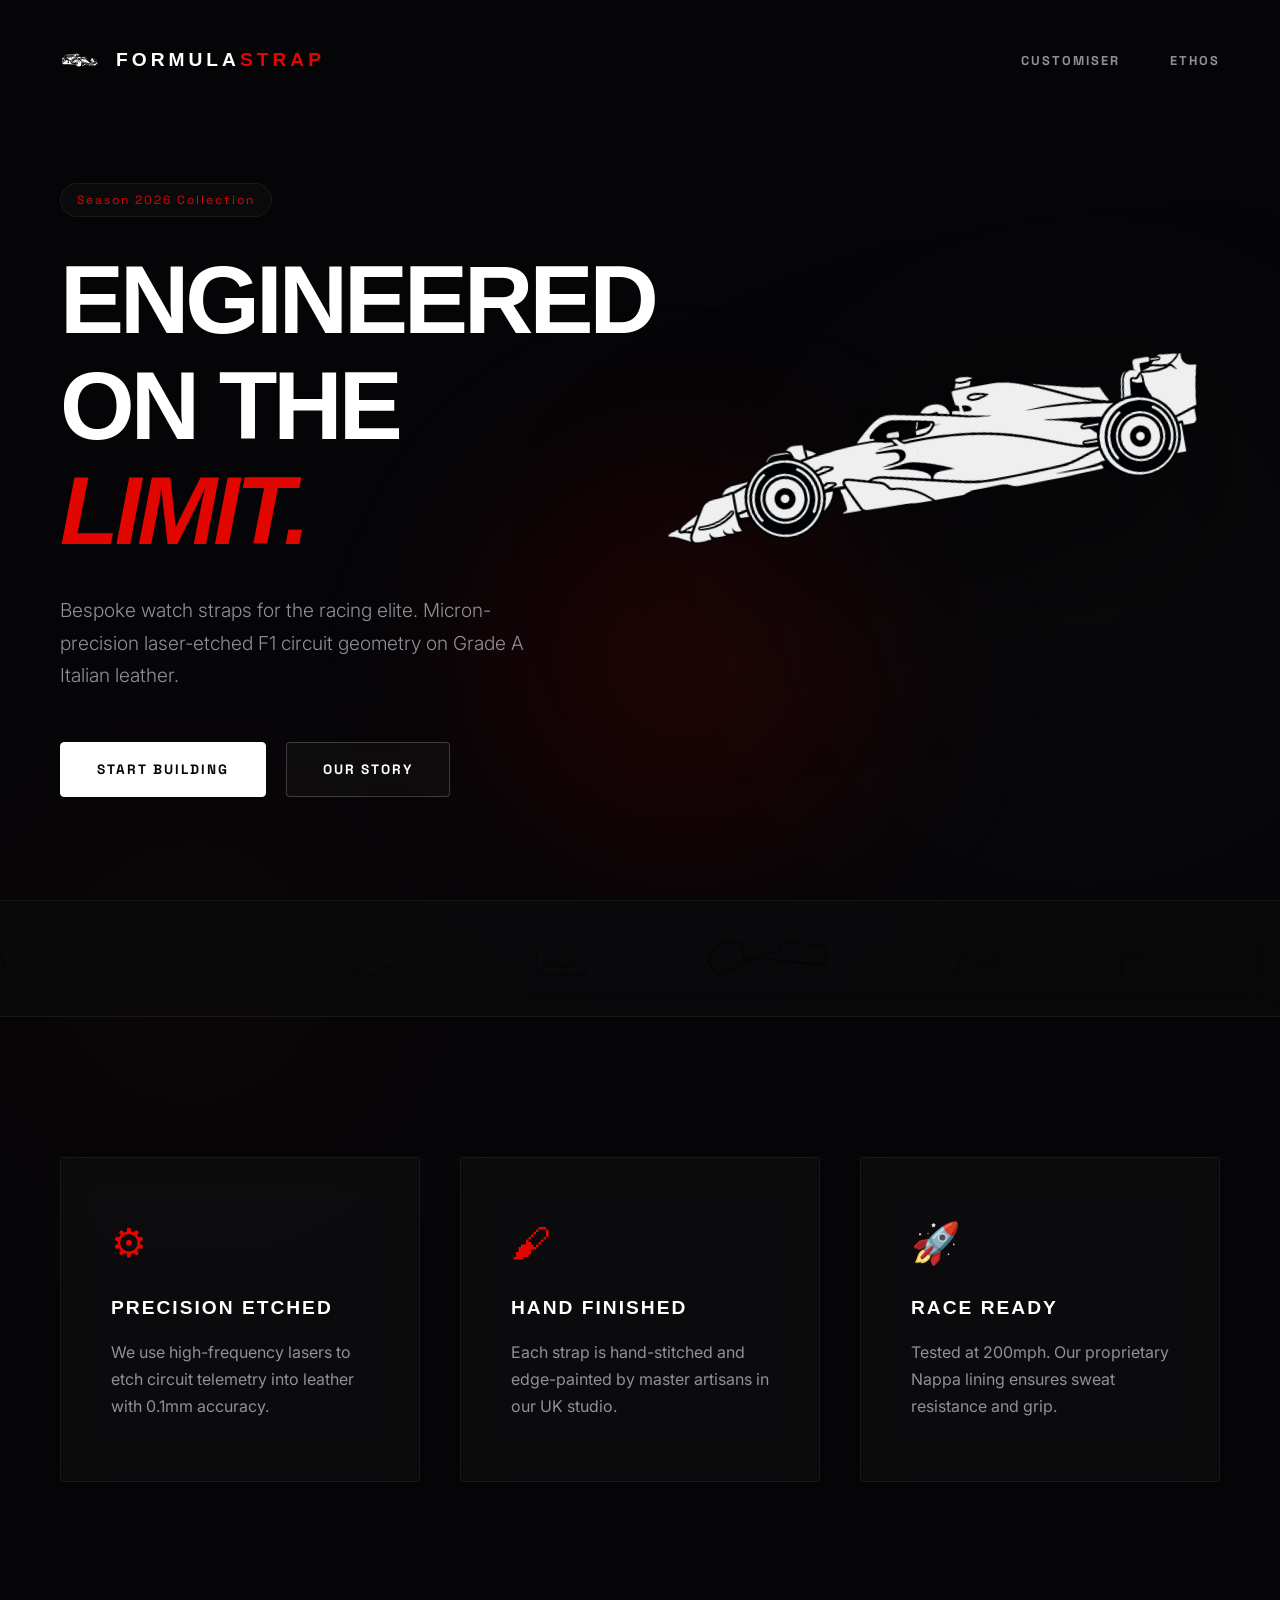
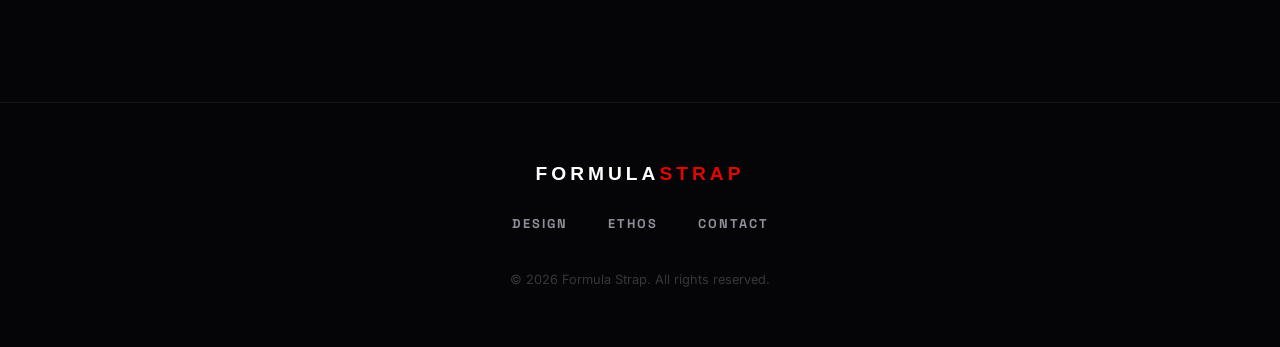
==== commit 9df5f2c1: "Add files via upload" ====
--- a/index.html
+++ b/index.html
@@ -1,16 +1,19 @@
 <!DOCTYPE html>
 <html lang="en">
+
 <head>
   <meta charset="UTF-8" />
   <meta name="viewport" content="width=device-width, initial-scale=1.0" />
   <title>Formula Strap | Precision Custom F1 Watch Straps</title>
   <link rel="stylesheet" href="style.css">
 </head>
+
 <body class="home-page">
 
   <nav>
     <a href="index.html" class="logo-wrapper">
-      <img src="formula-1-carro-de-corrida-shell-piloto-rac-logo-png_seeklogo-642919.png" alt="Car Logo" class="logo-icon">
+      <img src="formula-1-carro-de-corrida-shell-piloto-rac-logo-png_seeklogo-642919.png" alt="Car Logo"
+        class="logo-icon">
       <div class="logo">FORMULA<span>STRAP</span></div>
     </a>
     <div class="nav-links">
@@ -25,7 +28,8 @@
     <div class="hero-content">
       <div class="hero-badge">Season 2026 Collection</div>
       <h1>Engineered<br>on the<br><span class="hero-accent">Limit.</span></h1>
-      <p>Bespoke watch straps for the racing elite. Micron-precision laser-etched F1 circuit geometry on Grade A Italian leather.</p>
+      <p>Bespoke watch straps for the racing elite. Micron-precision laser-etched F1 circuit geometry on Grade A Italian
+        leather.</p>
       <div class="hero-actions">
         <a href="design.html" class="btn btn-primary">Start Building</a>
         <a href="ethos.html" class="btn btn-outline">Our Story</a>
@@ -50,9 +54,15 @@
         <img src="RaceCircuitMarinaBay.svg" alt="Singapore">
         <img src="RaceCircuitMonaco.svg" alt="Monaco">
         <img src="RaceCircuitRedBull.svg" alt="Red Bull Ring">
+        <!-- Duplicate for seamless scroll -->
         <img src="RaceCircuitAlbertPark.svg" alt="Albert Park">
         <img src="RaceCircuitAmericas.svg" alt="COTA">
         <img src="RaceCircuitAutodromaDiMonza.svg" alt="Monza">
+        <img src="RaceCircuitBahrain.svg" alt="Bahrain">
+        <img src="RaceCircuitGillesBaku.svg" alt="Baku">
+        <img src="RaceCircuitMarinaBay.svg" alt="Singapore">
+        <img src="RaceCircuitMonaco.svg" alt="Monaco">
+        <img src="RaceCircuitRedBull.svg" alt="Red Bull Ring">
       </div>
     </div>
   </div>
@@ -87,4 +97,5 @@
   </footer>
 
 </body>
+
 </html>
--- a/style.css
+++ b/style.css
@@ -1,214 +1,439 @@
+@import url('https://fonts.googleapis.com/css2?family=Inter:wght@300;400;500;600;700&family=Syncopate:wght@400;700&family=Space+Grotesk:wght@400;700&display=swap');
+
 :root {
-  --primary: #ffffff;
-  --accent: #e10600;
-  --bg: #050505;
-  --surface: #121212;
-  --surface-hover: #1a1a1a;
-  --surface-border: rgba(255,255,255,0.08);
-  --text: #ffffff;
-  --text-muted: #888888;
+  --bg-obsidian: #050507;
+  --surface-glass: rgba(20, 20, 24, 0.4);
+  --surface-glass-hover: rgba(30, 30, 36, 0.6);
+  --border-subtle: rgba(255, 255, 255, 0.06);
+  --border-focus: rgba(255, 255, 255, 0.2);
+  
+  --accent-red: #E10600;
+  --accent-blue: #0600EF;
+  --accent-teal: #00D2BE;
+  
+  --text-primary: #FFFFFF;
+  --text-secondary: #90909A;
+  
+  --font-body: 'Inter', sans-serif;
+  --font-display: 'Syncopate', sans-serif;
+  --font-mono: 'Space Grotesk', monospace;
+  
   --strap-width: 140px;
-  --stitch-color: rgba(255,255,255,0.15);
-  --lining-color: #e5d3b3;
-  --transition: all 0.5s cubic-bezier(0.16, 1, 0.3, 1);
-}
-
-* { margin: 0; padding: 0; box-sizing: border-box; font-family: 'Outfit', sans-serif; }
-body { background-color: var(--bg); color: var(--text); overflow-x: hidden; }
+  --transition-fast: all 0.3s cubic-bezier(0.25, 1, 0.5, 1);
+  --transition-smooth: all 0.6s cubic-bezier(0.16, 1, 0.3, 1);
+  --transition-bounce: all 0.8s cubic-bezier(0.34, 1.56, 0.64, 1);
+}
+
+* { margin: 0; padding: 0; box-sizing: border-box; }
+
+body {
+  background-color: var(--bg-obsidian);
+  color: var(--text-primary);
+  font-family: var(--font-body);
+  overflow-x: hidden;
+  -webkit-font-smoothing: antialiased;
+  background-image: 
+    radial-gradient(circle at 15% 50%, rgba(225, 6, 0, 0.03), transparent 25%),
+    radial-gradient(circle at 85% 30%, rgba(255, 255, 255, 0.02), transparent 25%);
+}
+
 a { text-decoration: none; color: inherit; }
+
+/* --- TYPOGRAPHY --- */
+h1, h2, h3, .display-font {
+  font-family: var(--font-display);
+  text-transform: uppercase;
+}
 
 /* --- NAV --- */
 nav {
-  padding: 32px 60px;
-  display: flex; justify-content: space-between; align-items: center;
-  position: absolute; top: 0; left: 0; right: 0; z-index: 1000;
-}
-.logo-wrapper { display: flex; align-items: center; gap: 16px; }
-.logo-icon { width: 35px; filter: brightness(10); }
-.logo { font-size: 1.4rem; font-weight: 900; letter-spacing: 2px; }
-.logo span { color: var(--accent); }
-.nav-links { display: flex; gap: 40px; align-items: center; }
-.nav-links a { font-weight: 700; font-size: 0.8rem; text-transform: uppercase; letter-spacing: 2px; opacity: 0.6; transition: var(--transition); }
-.nav-links a:hover, .nav-links a.active { opacity: 1; color: var(--accent); }
-
-/* --- CONFIGURATOR --- */
-.config-main { display: grid; grid-template-columns: 1fr 1fr; min-height: 100vh; padding: 140px 60px 60px; gap: 60px; max-width: 1900px; margin: 0 auto; }
-.preview-container { position: sticky; top: 140px; height: 80vh; min-height: 850px; background: radial-gradient(circle at 50% 20%, #1a1a1a 0%, #050505 100%); border-radius: 40px; border: 1px solid var(--surface-border); display: flex; align-items: center; justify-content: center; overflow: hidden; }
-.studio-glow { position: absolute; width: 600px; height: 600px; background: var(--accent); filter: blur(200px); opacity: 0.05; pointer-events: none; }
-
-/* --- WATCH ASSEMBLY (2-PIECE) --- */
+  padding: 40px 60px;
+  display: flex;
+  justify-content: space-between;
+  align-items: center;
+  position: absolute;
+  top: 0; left: 0; right: 0;
+  z-index: 1000;
+}
+.logo-wrapper { display: flex; align-items: center; gap: 16px; transition: var(--transition-smooth); }
+.logo-wrapper:hover { transform: scale(1.02); }
+.logo-icon { width: 40px; filter: invert(1); }
+.logo { font-family: var(--font-display); font-size: 1.2rem; font-weight: 700; letter-spacing: 4px; }
+.logo span { color: var(--accent-red); }
+
+.nav-links { display: flex; gap: 50px; align-items: center; }
+.nav-links a { 
+  font-family: var(--font-mono);
+  font-weight: 700; 
+  font-size: 0.8rem; 
+  text-transform: uppercase; 
+  letter-spacing: 2px; 
+  color: var(--text-secondary); 
+  transition: var(--transition-fast); 
+  position: relative;
+}
+.nav-links a::after {
+  content: ''; position: absolute; bottom: -6px; left: 0; width: 0%; height: 1px; background: var(--accent-red); transition: var(--transition-fast);
+}
+.nav-links a:hover, .nav-links a.active { color: var(--text-primary); }
+.nav-links a:hover::after, .nav-links a.active::after { width: 100%; }
+
+/* --- BUTTONS --- */
+.btn {
+  display: inline-flex; justify-content: center; align-items: center;
+  padding: 18px 36px; border-radius: 4px;
+  font-family: var(--font-mono); font-weight: 700; font-size: 0.85rem;
+  text-transform: uppercase; letter-spacing: 2px;
+  cursor: pointer; transition: var(--transition-smooth);
+  border: 1px solid transparent; position: relative; overflow: hidden;
+}
+.btn-primary {
+  background: var(--text-primary);
+  color: var(--bg-obsidian);
+  border-color: var(--text-primary);
+}
+.btn-primary:hover {
+  background: var(--accent-red);
+  color: #fff;
+  border-color: var(--accent-red);
+  box-shadow: 0 10px 30px rgba(225, 6, 0, 0.3);
+  transform: translateY(-2px);
+}
+.btn-outline {
+  background: rgba(255, 255, 255, 0.03);
+  color: var(--text-primary);
+  border-color: var(--border-focus);
+  backdrop-filter: blur(10px);
+}
+.btn-outline:hover {
+  background: rgba(255, 255, 255, 0.1);
+  border-color: #fff;
+  transform: translateY(-2px);
+}
+
+/* --- HERO SECTION --- */
+.home-hero {
+  position: relative;
+  min-height: 100vh;
+  display: flex; align-items: center;
+  padding: 0 60px; max-width: 1800px; margin: 0 auto;
+}
+.hero-glow {
+  position: absolute; top: 40%; left: 30%; width: 600px; height: 600px;
+  background: radial-gradient(circle, rgba(225,6,0,0.15) 0%, transparent 70%);
+  filter: blur(60px); pointer-events: none; z-index: 0;
+}
+.hero-content {
+  flex: 1; z-index: 10; max-width: 700px; padding-top: 80px;
+}
+.hero-badge {
+  display: inline-block; padding: 8px 16px; margin-bottom: 30px;
+  background: var(--surface-glass); border: 1px solid var(--border-subtle);
+  border-radius: 100px; backdrop-filter: blur(10px);
+  font-family: var(--font-mono); font-size: 0.75rem; letter-spacing: 2px; color: var(--accent-red);
+}
+.hero-content h1 {
+  font-size: 6rem; font-weight: 700; line-height: 1.1; letter-spacing: -4px; margin-bottom: 30px;
+}
+.hero-accent { color: var(--accent-red); font-style: italic; padding-right: 10px; }
+.hero-content p {
+  font-size: 1.2rem; color: var(--text-secondary); line-height: 1.7; margin-bottom: 50px; max-width: 500px; font-weight: 300;
+}
+.hero-actions { display: flex; gap: 20px; }
+.hero-visual {
+  flex: 1; display: flex; justify-content: center; align-items: center; position: relative; z-index: 5;
+}
+.mockup-car {
+  max-width: 850px; width: 100%; transform: rotate(-10deg) scale(1.1);
+  filter: drop-shadow(0 40px 80px rgba(0,0,0,0.8)) brightness(0.9) contrast(1.1);
+  transition: var(--transition-smooth);
+}
+.mockup-car:hover { transform: rotate(-8deg) scale(1.12); filter: drop-shadow(0 50px 100px rgba(0,0,0,0.9)) brightness(1); }
+
+/* --- MARQUEE --- */
+.marquee-section {
+  padding: 40px 0; border-top: 1px solid var(--border-subtle); border-bottom: 1px solid var(--border-subtle);
+  background: rgba(10, 10, 12, 0.8); backdrop-filter: blur(20px); overflow: hidden; position: relative;
+}
+.marquee-inner { display: flex; width: max-content; }
+.marquee-track { display: flex; gap: 120px; animation: marquee 30s linear infinite; align-items: center; padding-right: 120px; }
+.marquee-track img { height: 35px; opacity: 0.3; filter: grayscale(100%) brightness(200%); transition: var(--transition-fast); }
+.marquee-track img:hover { opacity: 1; filter: drop-shadow(0 0 10px rgba(255,255,255,0.3)); }
+@keyframes marquee { 0% { transform: translateX(0); } 100% { transform: translateX(-50%); } }
+
+/* --- FEATURES GRID --- */
+.features-grid { display: grid; grid-template-columns: repeat(3, 1fr); gap: 40px; padding: 140px 60px; max-width: 1600px; margin: 0 auto; }
+.feature-card {
+  background: var(--surface-glass); border: 1px solid var(--border-subtle); padding: 60px 50px; border-radius: 2px;
+  backdrop-filter: blur(20px); transition: var(--transition-smooth); position: relative; overflow: hidden;
+}
+.feature-card::before {
+  content: ''; position: absolute; top: 0; left: 0; width: 100%; height: 1px; background: linear-gradient(90deg, transparent, rgba(255,255,255,0.2), transparent); opacity: 0; transition: var(--transition-smooth);
+}
+.feature-card:hover { transform: translateY(-10px); border-color: var(--border-focus); background: var(--surface-glass-hover); box-shadow: 0 30px 60px rgba(0,0,0,0.5); }
+.feature-card:hover::before { opacity: 1; }
+.feature-icon { font-size: 2.5rem; color: var(--accent-red); margin-bottom: 30px; }
+.feature-card h3 { font-size: 1.2rem; letter-spacing: 2px; margin-bottom: 20px; color: #fff; }
+.feature-card p { color: var(--text-secondary); line-height: 1.7; font-size: 1rem; }
+
+/* --- CONFIGURATOR LAYOUT --- */
+.config-main {
+  display: grid; grid-template-columns: 1fr 450px; min-height: 100vh;
+  padding: 120px 60px 40px; gap: 80px; max-width: 1800px; margin: 0 auto;
+}
+.preview-container {
+  perspective: 1500px; position: sticky; top: 120px; height: calc(100vh - 160px); min-height: 700px;
+  background: radial-gradient(circle at 50% 50%, #15151a 0%, #050507 80%);
+  border-radius: 4px; border: 1px solid var(--border-subtle);
+  display: flex; align-items: center; justify-content: center; overflow: hidden;
+  box-shadow: inset 0 0 100px rgba(0,0,0,0.8);
+}
+.studio-glow {
+  position: absolute; width: 800px; height: 800px; background: radial-gradient(circle, rgba(255,255,255,0.05) 0%, transparent 60%);
+  pointer-events: none; transition: top 0.1s, left 0.1s;
+}
+
+/* --- 3D WATCH ASSEMBLY --- */
 .watch-assembly {
   display: flex; flex-direction: column; align-items: center;
   transform: scale(0.85); transform-origin: center;
-  position: relative; z-index: 2;
+  position: relative; z-index: 2; transform-style: preserve-3d;
+  will-change: transform;
 }
 
 .strap {
-  width: var(--strap-width);
-  background-color: #111;
+  width: var(--strap-width); background-color: #111;
   position: relative; transform-style: preserve-3d;
-  box-shadow: inset 0 0 60px rgba(0,0,0,0.8), inset 0 0 10px rgba(0,0,0,0.9), 0 30px 60px rgba(0,0,0,0.6);
-  transition: background-color 0.4s ease;
-  border-left: 2px solid rgba(0,0,0,0.5);
-  border-right: 2px solid rgba(0,0,0,0.5);
-}
-
-.strap-top {
-  height: 140px;
-  border-radius: 12px 12px 0 0;
-  display: flex; justify-content: center;
-}
-
-.strap-bottom {
-  height: 380px;
-  border-radius: 0 0 60px 60px; /* Tapered Point */
-}
-
-.strap::before { content: ''; position: absolute; inset: 0; opacity: 0.4; mix-blend-mode: overlay; pointer-events: none; border-radius: inherit; z-index: 5; }
-.strap::after { content: ''; position: absolute; inset: 0; background-color: inherit; border-radius: inherit; z-index: -1; transform: translateZ(-1px); }
-
-/* Textures */
+  box-shadow: inset 0 0 40px rgba(0,0,0,0.9), inset 2px 0 5px rgba(255,255,255,0.1), inset -2px 0 5px rgba(0,0,0,0.5), 0 40px 60px rgba(0,0,0,0.8);
+  transition: background-color 0.6s ease;
+  border-left: 1px solid rgba(255,255,255,0.05); border-right: 1px solid rgba(0,0,0,0.8);
+}
+.strap-top { height: 130px; border-radius: 8px 8px 0 0; display: flex; justify-content: center; }
+.strap-bottom { height: 350px; border-radius: 0 0 70px 70px; }
+
+/* Textures & Details */
+.strap::before { content: ''; position: absolute; inset: 0; opacity: 0.5; mix-blend-mode: overlay; pointer-events: none; border-radius: inherit; z-index: 5; }
 .strap.grained::before { background-image: url("https://www.transparenttextures.com/patterns/leather.png"); }
-.strap.carbon::before { background-image: url("https://www.transparenttextures.com/patterns/carbon-fibre.png"); background-size: 40px; }
-.strap.suede::before { background-image: url("https://www.transparenttextures.com/patterns/black-paper.png"); opacity: 0.6; }
-
-/* Realistic Stitching */
+.strap.carbon::before { background-image: url("https://www.transparenttextures.com/patterns/carbon-fibre.png"); background-size: 30px; opacity: 0.8; }
+.strap.suede::before { background-image: url("https://www.transparenttextures.com/patterns/black-paper.png"); opacity: 0.7; }
+
 .strap-stitching {
-  position: absolute; top: 12px; bottom: 12px; left: 12px; right: 12px;
-  border: 2px dashed var(--stitch-color);
-  border-radius: 8px; pointer-events: none; z-index: 6;
-  box-shadow: 0 1px 2px rgba(0,0,0,0.5);
-}
-
-/* Lining (Bottom Strap Only) */
+  position: absolute; top: 10px; bottom: 10px; left: 10px; right: 10px;
+  border: 1.5px dashed var(--stitch-color); border-radius: 6px; pointer-events: none; z-index: 6;
+  opacity: 0.8; box-shadow: 0 1px 1px rgba(0,0,0,0.8);
+}
 .strap-lining {
-  position: absolute; inset: 4px; background-color: var(--lining-color); border-radius: 8px 8px 56px 56px;
-  transform: translateZ(-15px); display: flex; align-items: flex-end; justify-content: center; padding: 20px 10px;
-  box-shadow: inset 0 0 40px rgba(0,0,0,0.5); z-index: -2;
-}
-.strap-lining::after { content: 'FORMULA STRAP — HANDMADE UK'; font-size: 6px; font-weight: 900; color: rgba(0,0,0,0.4); letter-spacing: 2px; text-align: center; white-space: nowrap; }
-
-/* Clasp at Top */
-#clasp-container { position: absolute; top: -55px; left: 50%; transform: translateX(-50%); z-index: 10; }
-
-/* Holes at Bottom */
-.strap-holes { position: absolute; bottom: 40px; left: 50%; transform: translateX(-50%); display: flex; flex-direction: column; gap: 16px; z-index: 7; }
-.hole { width: 8px; height: 8px; border-radius: 50%; background: #050505; box-shadow: inset 0 2px 5px rgba(0,0,0,1), 0 1px 1px rgba(255,255,255,0.1); }
-
-/* --- WATCH HEAD --- */
+  position: absolute; inset: 3px; background-color: var(--lining-color); border-radius: 6px 6px 65px 65px;
+  transform: translateZ(-8px); display: flex; align-items: flex-end; justify-content: center; padding: 25px 10px;
+  box-shadow: inset 0 0 30px rgba(0,0,0,0.6); z-index: -2;
+}
+.strap-lining::after { content: 'BESPOKE F1'; font-family: var(--font-mono); font-size: 8px; font-weight: 700; color: rgba(0,0,0,0.3); letter-spacing: 3px; }
+
+/* Hardware */
+#clasp-container { position: absolute; top: -55px; left: 50%; transform: translateX(-50%) translateZ(5px); z-index: 10; }
+.strap-holes { position: absolute; bottom: 45px; left: 50%; transform: translateX(-50%) translateZ(1px); display: flex; flex-direction: column; gap: 14px; z-index: 7; }
+.hole { width: 7px; height: 7px; border-radius: 50%; background: #050505; box-shadow: inset 0 2px 4px rgba(0,0,0,1), 0 1px 1px rgba(255,255,255,0.15); }
+
+/* Watch Head */
 .watch-head {
-  position: relative; z-index: 20;
-  display: flex; flex-direction: column; align-items: center; justify-content: center;
-  margin: 10px 0;
+  position: relative; z-index: 20; display: flex; flex-direction: column; align-items: center; justify-content: center; margin: 8px 0;
+  transform-style: preserve-3d;
 }
 .watch-face-placeholder {
-  width: 190px; height: 190px; background: radial-gradient(circle at 30% 30%, #333, #050505 80%);
-  border-radius: 50%; border: 14px solid #1a1a1a;
-  box-shadow: 0 40px 80px rgba(0,0,0,1), inset 0 0 20px rgba(0,0,0,0.8), inset 2px 2px 5px rgba(255,255,255,0.1), 0 0 0 2px #333;
+  width: 190px; height: 190px; background: radial-gradient(circle at 40% 30%, #2a2a30, #050507 80%);
+  border-radius: 50%; border: 12px solid #1a1a20;
+  box-shadow: inset 0 0 20px rgba(0,0,0,0.9), inset 2px 2px 5px rgba(255,255,255,0.2), inset -2px -2px 10px rgba(0,0,0,0.8), 0 40px 60px rgba(0,0,0,0.9);
   display: flex; align-items: center; justify-content: center; position: relative; overflow: hidden;
-  transition: all 0.5s cubic-bezier(0.16, 1, 0.3, 1);
-}
-.watch-face-placeholder::before { content: ''; position: absolute; top: -50%; left: -50%; width: 200%; height: 200%; background: linear-gradient(135deg, rgba(255,255,255,0.15) 0%, transparent 40%); transform: rotate(15deg); pointer-events: none; }
-.watch-screen { color:rgba(255,255,255,0.3); font-size: 10px; font-weight: 900; letter-spacing: 2px; margin-top: 60px; }
-
-/* Lugs */
-.watch-lugs { position: absolute; left: 50%; transform: translateX(-50%); width: calc(var(--strap-width) + 24px); height: 25px; display: flex; justify-content: space-between; z-index: -1; }
-.top-lugs { top: -20px; }
-.bottom-lugs { bottom: -20px; }
-.lug { width: 18px; height: 100%; background: linear-gradient(180deg, #666 0%, #222 40%, #111 100%); border-radius: 6px; box-shadow: inset -2px 0 5px rgba(0,0,0,0.5), inset 2px 0 5px rgba(255,255,255,0.1); }
-.spring-bar { position: absolute; top: 10px; left: 50%; transform: translateX(-50%); width: calc(var(--strap-width) + 12px); height: 6px; background: linear-gradient(to bottom, #999, #333, #111); border-radius: 4px; box-shadow: 0 5px 10px rgba(0,0,0,0.5); }
-
-/* Apple Watch & Diver Shapes */
-.watch-head.apple .watch-face-placeholder { border-radius: 40px; width: 160px; height: 200px; border: 10px solid #111; }
-.watch-head.diver .watch-face-placeholder { border-radius: 50%; width: 210px; height: 210px; border: 24px solid #1a1a1a; box-shadow: 0 40px 80px rgba(0,0,0,1), inset 0 0 30px rgba(0,0,0,0.9), 0 0 0 4px #444; }
-
-/* --- ENGRAVING --- */
+  transition: var(--transition-smooth); transform: translateZ(15px);
+}
+.watch-face-placeholder::before {
+  content: ''; position: absolute; top: -50%; left: -50%; width: 200%; height: 200%;
+  background: linear-gradient(135deg, rgba(255,255,255,0.1) 0%, transparent 40%, rgba(255,255,255,0.03) 100%);
+  transform: rotate(25deg); pointer-events: none; z-index: 5;
+}
+.watch-screen { color:rgba(255,255,255,0.2); font-family: var(--font-mono); font-size: 10px; letter-spacing: 4px; margin-top: 60px; z-index: 10; }
+
+.watch-lugs { position: absolute; left: 50%; transform: translateX(-50%) translateZ(5px); width: calc(var(--strap-width) + 20px); height: 20px; display: flex; justify-content: space-between; z-index: -1; }
+.top-lugs { top: -16px; }
+.bottom-lugs { bottom: -16px; }
+.lug { width: 16px; height: 100%; background: linear-gradient(180deg, #888 0%, #333 40%, #111 100%); border-radius: 4px; box-shadow: inset -1px 0 3px rgba(0,0,0,0.8), inset 1px 0 3px rgba(255,255,255,0.3); }
+.spring-bar { position: absolute; top: 8px; left: 50%; transform: translateX(-50%); width: calc(var(--strap-width) + 8px); height: 4px; background: linear-gradient(to bottom, #aaa, #444, #111); border-radius: 2px; }
+
+/* Watch Shapes */
+.watch-head.classic .watch-face-placeholder { border-radius: 50%; width: 190px; height: 190px; border: 12px solid #1a1a20; }
+.watch-head.apple .watch-face-placeholder { border-radius: 36px; width: 160px; height: 190px; border: 8px solid #111; }
+.watch-head.diver .watch-face-placeholder { border-radius: 50%; width: 205px; height: 205px; border: 22px solid #1a1a20; box-shadow: inset 0 0 30px rgba(0,0,0,0.9), 0 0 0 2px #444; }
+
+/* Engraving */
 .engraving-container {
-  position: absolute; top: 40%; left: 50%; transform: translate(-50%, -50%) translateZ(10px);
+  position: absolute; top: 38%; left: 50%; transform: translate(-50%, -50%) translateZ(2px);
   width: 100%; display: flex; flex-direction: column; align-items: center; justify-content: center;
-  pointer-events: none; z-index: 8; mix-blend-mode: multiply; opacity: 0.8;
-}
-#car-svg-container img { width: 110px; transform: rotate(90deg); filter: invert(1) brightness(0.2) drop-shadow(0 2px 2px rgba(0,0,0,0.5)); }
-#track-svg-container { display: flex; justify-content: center; align-items: center; width: 100%; }
-#track-image { max-width: 100px; max-height: 180px; filter: invert(1) brightness(0.2) drop-shadow(0 2px 2px rgba(0,0,0,0.5)); }
-#strap-initials { font-size: 2.2rem; font-weight: 900; color: #111; letter-spacing: 8px; margin-top: 40px; text-shadow: 0 1px 1px rgba(255,255,255,0.1); }
-
-/* --- CONTROLS --- */
-.controls-container { max-height: calc(100vh - 180px); overflow-y: auto; padding-right: 20px; }
-.header-text h1 { font-size: 4rem; font-weight: 900; letter-spacing: -3px; text-transform: uppercase; margin-bottom: 10px; }
-.header-text p { color: var(--text-muted); font-size: 1.1rem; margin-bottom: 50px; }
-
-.preset-grid { display: grid; grid-template-columns: repeat(3, 1fr); gap: 12px; margin-top: 16px; }
-.preset-card { background: rgba(255,255,255,0.03); border: 1px solid rgba(255,255,255,0.08); padding: 18px 16px; border-radius: 20px; display: flex; align-items: center; gap: 12px; cursor: pointer; transition: all 0.4s cubic-bezier(0.16, 1, 0.3, 1); color: #fff; font-weight: 800; font-size: 0.85rem; backdrop-filter: blur(10px); }
-.preset-card:hover { background: rgba(255,255,255,0.08); border-color: rgba(255,255,255,0.2); transform: translateY(-5px); box-shadow: 0 10px 20px rgba(0,0,0,0.5); }
-.preset-dot { width: 12px; height: 12px; border-radius: 50%; box-shadow: 0 0 12px currentColor; }
-
-.accordion-item { background: var(--surface); border: 1px solid var(--surface-border); border-radius: 24px; margin-bottom: 20px; overflow: hidden; transition: var(--transition); }
-.accordion-item.active { background: #161616; border-color: rgba(255,255,255,0.15); }
-.accordion-header { padding: 28px 35px; display: flex; justify-content: space-between; align-items: center; cursor: pointer; }
-.accordion-header h3 { font-size: 0.9rem; text-transform: uppercase; letter-spacing: 2px; font-weight: 900; }
-.accordion-content { padding: 0 35px 35px; max-height: 0; transition: max-height 0.7s cubic-bezier(0.16, 1, 0.3, 1); }
-.accordion-item.active .accordion-content { max-height: 1000px; }
-
-.config-label { font-size: 0.75rem; text-transform: uppercase; letter-spacing: 1.5px; color: var(--text-muted); margin-bottom: 16px; display: block; }
-.color-grid { display: flex; gap: 15px; flex-wrap: wrap; margin-bottom: 30px; }
-.swatch { width: 50px; height: 50px; border-radius: 14px; cursor: pointer; border: 3px solid transparent; transition: var(--transition); }
-.swatch.active { border-color: #fff; transform: scale(1.1); box-shadow: 0 10px 25px rgba(0,0,0,0.5); }
-
-.pill-group { display: flex; gap: 12px; flex-wrap: wrap; margin-bottom: 20px; }
-.pill { background: #252525; border: 1px solid transparent; color: var(--text-muted); padding: 12px 25px; border-radius: 100px; font-size: 0.8rem; font-weight: 800; cursor: pointer; transition: var(--transition); }
-.pill.active { background: #fff; color: #000; box-shadow: 0 10px 20px rgba(255,255,255,0.1); }
+  pointer-events: none; z-index: 8; opacity: 0.6; mix-blend-mode: multiply; filter: contrast(1.5);
+}
+#car-svg-container img { width: 95px !important; height: auto !important; transform: rotate(90deg) !important; filter: drop-shadow(0 1px 1px rgba(0,0,0,0.4)) !important; margin: 15px 0; }
+#track-svg-container { display: flex; justify-content: center; width: 100%; }
+#track-image { max-width: 90px !important; max-height: 160px !important; filter: drop-shadow(0 1px 1px rgba(0,0,0,0.4)) !important; }
+#strap-initials { font-family: var(--font-display); font-size: 1.8rem; color: #111; letter-spacing: 6px; margin-top: 30px; text-shadow: 0 1px 1px rgba(255,255,255,0.1); }
+
+/* --- CONTROLS PANEL --- */
+.controls-container { max-height: calc(100vh - 160px); overflow-y: auto; padding-right: 20px; }
+.controls-container::-webkit-scrollbar { width: 4px; }
+.controls-container::-webkit-scrollbar-track { background: transparent; }
+.controls-container::-webkit-scrollbar-thumb { background: var(--border-focus); border-radius: 4px; }
+
+.section-eyebrow { color: var(--accent-red); font-family: var(--font-mono); font-weight: 700; text-transform: uppercase; letter-spacing: 3px; font-size: 0.75rem; margin-bottom: 12px; }
+.header-text h1 { font-size: 3.5rem; line-height: 1; letter-spacing: -2px; margin-bottom: 12px; }
+.header-text p { color: var(--text-secondary); font-size: 1rem; margin-bottom: 40px; }
+
+.config-label { font-family: var(--font-mono); font-size: 0.75rem; text-transform: uppercase; letter-spacing: 2px; color: var(--text-secondary); margin-bottom: 16px; display: block; }
+
+.preset-grid { display: grid; grid-template-columns: repeat(3, 1fr); gap: 12px; margin-bottom: 40px; }
+.preset-card {
+  background: var(--surface-glass); border: 1px solid var(--border-subtle); padding: 16px; border-radius: 4px;
+  display: flex; align-items: center; gap: 12px; cursor: pointer; transition: var(--transition-fast);
+  color: var(--text-primary); font-family: var(--font-mono); font-weight: 700; font-size: 0.75rem; text-transform: uppercase;
+}
+.preset-card:hover { background: var(--surface-glass-hover); border-color: var(--border-focus); transform: translateY(-3px); }
+.preset-dot { width: 10px; height: 10px; border-radius: 50%; box-shadow: 0 0 10px currentColor; }
+
+/* Accordion */
+.accordion-item { background: transparent; border-bottom: 1px solid var(--border-subtle); margin-bottom: 10px; overflow: hidden; transition: var(--transition-smooth); }
+.accordion-item.active { border-color: var(--border-focus); }
+.accordion-header { padding: 24px 0; display: flex; justify-content: space-between; align-items: center; cursor: pointer; }
+.accordion-header h3 { font-family: var(--font-mono); font-size: 0.9rem; letter-spacing: 2px; color: var(--text-primary); }
+.chevron { font-size: 0.8rem; color: var(--text-secondary); transition: transform 0.4s ease; }
+.accordion-item.active .chevron { transform: rotate(180deg); color: #fff; }
+.accordion-content { max-height: 0; opacity: 0; transition: all 0.6s cubic-bezier(0.16, 1, 0.3, 1); padding: 0; }
+.accordion-item.active .accordion-content { max-height: 800px; opacity: 1; padding: 10px 0 30px; }
+
+/* Swatches & Pills */
+.color-grid { display: flex; gap: 12px; flex-wrap: wrap; margin-bottom: 24px; }
+.swatch { width: 45px; height: 45px; border-radius: 50%; cursor: pointer; border: 2px solid transparent; transition: var(--transition-bounce); position: relative; }
+.swatch::after { content: ''; position: absolute; inset: -4px; border-radius: 50%; border: 1px solid transparent; transition: var(--transition-fast); }
+.swatch.active { transform: scale(1.05); }
+.swatch.active::after { border-color: #fff; }
+
+.pill-group { display: flex; gap: 10px; flex-wrap: wrap; margin-bottom: 24px; }
+.pill {
+  background: transparent; border: 1px solid var(--border-subtle); color: var(--text-secondary);
+  padding: 12px 20px; border-radius: 4px; font-family: var(--font-mono); font-size: 0.75rem; font-weight: 700;
+  text-transform: uppercase; letter-spacing: 1px; cursor: pointer; transition: var(--transition-fast);
+}
+.pill:hover { border-color: var(--border-focus); color: #fff; }
+.pill.active { background: #fff; color: #000; border-color: #fff; }
 
 .input-field {
-  width: 100%;
-  background: rgba(255, 255, 255, 0.03);
-  border: 1px solid var(--surface-border);
-  color: #fff;
-  padding: 16px 24px;
-  border-radius: 16px;
-  font-size: 1rem;
-  font-weight: 700;
-  outline: none;
-  transition: var(--transition);
-  text-transform: uppercase;
-  letter-spacing: 2px;
-}
-.input-field:focus {
-  border-color: rgba(255, 255, 255, 0.3);
-  background: rgba(255, 255, 255, 0.06);
-  box-shadow: 0 0 20px rgba(255, 255, 255, 0.05);
-}
-.input-field::placeholder { color: rgba(255, 255, 255, 0.2); }
-.input-field option { background: #111; color: #fff; }
-
-.extra-toggle { background: rgba(255,255,255,0.02); padding: 20px; border-radius: 16px; display: flex; align-items: center; gap: 20px; cursor: pointer; transition: var(--transition); border: 1px solid transparent; }
-.extra-toggle:hover { background: rgba(255,255,255,0.05); border-color: rgba(255,255,255,0.1); }
-.toggle-switch { width: 50px; height: 26px; background: #333; border-radius: 20px; position: relative; transition: var(--transition); }
-.toggle-switch.on { background: var(--accent); }
-.toggle-knob { width: 20px; height: 20px; background: #fff; border-radius: 50%; position: absolute; top: 3px; left: 3px; transition: var(--transition); }
-.toggle-switch.on .toggle-knob { left: 27px; }
-
-.checkout-area { margin-top: 50px; padding: 40px; background: var(--surface); border-radius: 32px; display: flex; justify-content: space-between; align-items: center; border: 1px solid var(--surface-border); }
-.price { font-size: 2.5rem; font-weight: 900; color: #fff; }
-.checkout-btn { background: var(--accent); color: #fff; border: none; padding: 22px 50px; border-radius: 100px; font-weight: 900; text-transform: uppercase; letter-spacing: 2px; cursor: pointer; transition: var(--transition); }
-.checkout-btn:hover { transform: translateY(-5px); box-shadow: 0 25px 50px rgba(225,6,0,0.4); }
-
-/* --- BASKET & MODAL --- */
-.basket-trigger { background: none; border: none; position: relative; cursor: pointer; padding: 8px; display: flex; align-items: center; justify-content: center; transition: var(--transition); color: #fff; }
-.basket-count { position: absolute; top: 0; right: 0; background: var(--accent); color: white; font-size: 0.65rem; font-weight: 900; width: 18px; height: 18px; border-radius: 50%; display: flex; align-items: center; justify-content: center; box-shadow: 0 2px 8px rgba(225,6,0,0.5); }
-.basket-drawer { position: fixed; top: 0; right: -500px; width: 500px; height: 100vh; background: #080808; z-index: 3000; display: flex; flex-direction: column; transition: right 0.6s cubic-bezier(0.16, 1, 0.3, 1); border-left: 1px solid var(--surface-border); }
+  width: 100%; background: rgba(255,255,255,0.02); border: 1px solid var(--border-subtle); color: #fff;
+  padding: 16px 20px; border-radius: 4px; font-family: var(--font-mono); font-size: 0.9rem;
+  outline: none; transition: var(--transition-fast); text-transform: uppercase; letter-spacing: 2px;
+}
+.input-field:focus { border-color: var(--accent-red); background: rgba(225,6,0,0.05); }
+.input-field option { background: var(--bg-obsidian); }
+
+/* Toggles */
+.extra-toggle {
+  background: var(--surface-glass); padding: 16px 20px; border-radius: 4px; border: 1px solid var(--border-subtle);
+  display: flex; align-items: center; gap: 20px; cursor: pointer; transition: var(--transition-fast);
+}
+.extra-toggle:hover { background: var(--surface-glass-hover); border-color: var(--border-focus); }
+.toggle-switch { width: 44px; height: 24px; background: rgba(255,255,255,0.1); border-radius: 100px; position: relative; transition: var(--transition-fast); }
+.toggle-switch.on { background: var(--accent-red); }
+.toggle-knob { width: 18px; height: 18px; background: #fff; border-radius: 50%; position: absolute; top: 3px; left: 3px; transition: var(--transition-bounce); }
+.toggle-switch.on .toggle-knob { left: 23px; }
+.extra-info strong { font-family: var(--font-mono); font-size: 0.8rem; font-weight: 700; text-transform: uppercase; letter-spacing: 1px; }
+
+/* Checkout */
+.checkout-area {
+  margin-top: 40px; padding: 40px 0; border-top: 1px solid var(--border-subtle);
+  display: flex; justify-content: space-between; align-items: center;
+}
+.price { font-family: var(--font-display); font-size: 2.5rem; color: #fff; line-height: 1; }
+.price-subtitle { font-family: var(--font-mono); font-size: 0.7rem; text-transform: uppercase; letter-spacing: 1px; color: var(--text-secondary); margin-top: 8px; }
+
+/* --- ETHOS PAGE --- */
+.ethos-main { padding: 160px 60px 100px; max-width: 900px; margin: 0 auto; text-align: center; }
+.ethos-title { font-size: 4.5rem; font-weight: 700; line-height: 1; letter-spacing: -3px; margin-bottom: 50px; }
+.ethos-content { font-size: 1.15rem; line-height: 1.8; color: var(--text-secondary); text-align: left; }
+.ethos-content strong { color: #fff; font-weight: 600; }
+.ethos-content p { margin-bottom: 30px; }
+.ethos-grid { display: grid; grid-template-columns: 1fr 1fr; gap: 30px; margin-top: 60px; text-align: left; }
+.ethos-card { background: var(--surface-glass); padding: 40px; border-radius: 4px; border: 1px solid var(--border-subtle); transition: var(--transition-smooth); }
+.ethos-card:hover { transform: translateY(-5px); border-color: var(--border-focus); background: var(--surface-glass-hover); }
+.ethos-card h4 { font-family: var(--font-mono); font-size: 1rem; color: #fff; margin-bottom: 12px; letter-spacing: 2px; }
+.ethos-card p { font-size: 0.95rem; margin-bottom: 0; }
+
+/* --- BASKET & MODALS --- */
+.basket-trigger { background: none; border: none; cursor: pointer; display: flex; align-items: center; position: relative; color: #fff; }
+.basket-icon { font-size: 1.4rem; }
+.basket-count { position: absolute; top: -5px; right: -8px; background: var(--accent-red); color: white; font-family: var(--font-mono); font-size: 0.6rem; font-weight: 700; width: 18px; height: 18px; border-radius: 50%; display: flex; align-items: center; justify-content: center; }
+
+.basket-drawer { position: fixed; top: 0; right: -500px; width: 450px; height: 100vh; background: rgba(10,10,12,0.95); backdrop-filter: blur(30px); z-index: 3000; display: flex; flex-direction: column; transition: right 0.6s cubic-bezier(0.16, 1, 0.3, 1); border-left: 1px solid var(--border-subtle); }
 .basket-drawer.active { right: 0; }
-.basket-header { padding: 40px; border-bottom: 1px solid var(--surface-border); display: flex; justify-content: space-between; }
-.drawer-close { background: none; border: none; color: var(--text-muted); font-size: 2rem; cursor: pointer; }
+.basket-header { padding: 40px; border-bottom: 1px solid var(--border-subtle); display: flex; justify-content: space-between; align-items: center; }
+.basket-header h3 { font-size: 1.2rem; letter-spacing: 2px; margin: 0; }
+.drawer-close { background: none; border: none; color: var(--text-secondary); font-size: 2rem; cursor: pointer; transition: var(--transition-fast); }
+.drawer-close:hover { color: #fff; transform: rotate(90deg); }
 .basket-items { flex: 1; overflow-y: auto; padding: 40px; }
-.basket-footer { padding: 40px; background: #111; border-top: 1px solid var(--surface-border); }
-.subtotal { display: flex; justify-content: space-between; font-weight: 900; font-size: 1.2rem; }
-
-.modal-overlay { position: fixed; inset: 0; background: rgba(0,0,0,0.95); backdrop-filter: blur(20px); z-index: 4000; display: flex; align-items: center; justify-content: center; opacity: 0; pointer-events: none; transition: opacity 0.5s ease; }
+.basket-item { display: flex; justify-content: space-between; align-items: center; padding: 20px 0; border-bottom: 1px solid var(--border-subtle); }
+.basket-item:last-child { border-bottom: none; }
+.basket-item-info { flex: 1; }
+.basket-item-title { font-family: var(--font-mono); font-weight: 700; font-size: 0.85rem; color: #fff; margin-bottom: 6px; text-transform: uppercase; letter-spacing: 1px; }
+.basket-item-price { color: var(--text-secondary); font-size: 0.9rem; }
+.basket-remove { background: none; border: none; color: var(--text-secondary); font-size: 1.5rem; cursor: pointer; transition: var(--transition-fast); }
+.basket-remove:hover { color: var(--accent-red); }
+.basket-footer { padding: 40px; background: rgba(0,0,0,0.5); border-top: 1px solid var(--border-subtle); }
+.subtotal { display: flex; justify-content: space-between; font-family: var(--font-mono); font-weight: 700; font-size: 1.1rem; text-transform: uppercase; letter-spacing: 2px; }
+
+.modal-overlay { position: fixed; inset: 0; background: rgba(0,0,0,0.8); backdrop-filter: blur(10px); z-index: 4000; display: flex; align-items: center; justify-content: center; opacity: 0; pointer-events: none; transition: opacity 0.4s ease; }
 .modal-overlay.active { opacity: 1; pointer-events: auto; }
-.modal-content { background: #000; border: 1px solid var(--surface-border); border-radius: 40px; width: 100%; max-width: 550px; padding: 60px; transform: scale(0.9); transition: all 0.6s cubic-bezier(0.16, 1, 0.3, 1); position: relative; }
-.modal-close { position: absolute; top: 30px; right: 30px; background: none; border: none; color: var(--text-muted); font-size: 2rem; cursor: pointer; }
+.modal-content { background: var(--bg-obsidian); border: 1px solid var(--border-subtle); border-radius: 4px; width: 100%; max-width: 500px; padding: 50px; transform: scale(0.95) translateY(20px); transition: all 0.5s cubic-bezier(0.16, 1, 0.3, 1); position: relative; box-shadow: 0 50px 100px rgba(0,0,0,0.8); }
+.modal-overlay.active .modal-content { transform: scale(1) translateY(0); }
+.modal-close { position: absolute; top: 20px; right: 25px; background: none; border: none; color: var(--text-secondary); font-size: 2rem; cursor: pointer; transition: var(--transition-fast); }
+.modal-close:hover { color: #fff; }
+.modal-content h2 { font-size: 2rem; margin-bottom: 30px; }
+.summary-grid { background: rgba(255,255,255,0.02); border: 1px solid var(--border-subtle); border-radius: 4px; padding: 24px; margin-bottom: 24px; }
+.summary-item { display: flex; justify-content: space-between; padding: 12px 0; color: #fff; font-family: var(--font-mono); font-size: 0.85rem; font-weight: 700; text-transform: uppercase; letter-spacing: 1px; border-bottom: 1px solid rgba(255,255,255,0.05); }
+.summary-item:last-child { border-bottom: none; }
+#summary-extras .summary-item { font-weight: 400; color: var(--text-secondary); border-bottom: none; padding: 6px 0; }
+.summary-total { display: flex; justify-content: space-between; padding-top: 20px; margin-top: 10px; border-top: 1px solid var(--border-subtle); font-family: var(--font-display); font-size: 1.2rem; color: #fff; }
+.summary-details { color: var(--text-secondary); font-size: 0.9rem; line-height: 1.8; }
+.summary-details strong { color: #fff; font-family: var(--font-mono); text-transform: uppercase; font-size: 0.75rem; letter-spacing: 1px; }
+
+/* --- PROGRESS BAR --- */
+.design-progress { position: fixed; top: 0; left: 0; right: 0; height: 3px; background: rgba(255,255,255,0.05); z-index: 2000; }
+.progress-fill { height: 100%; background: var(--text-primary); width: 0%; transition: width 0.6s cubic-bezier(0.16, 1, 0.3, 1); }
 
 /* --- TOAST --- */
-.toast { position: fixed; bottom: 40px; left: 50%; transform: translateX(-50%) translateY(100px); background: #fff; color: #000; padding: 18px 40px; border-radius: 100px; font-weight: 900; z-index: 5000; transition: transform 0.5s cubic-bezier(0.16, 1, 0.3, 1); }
+.toast { position: fixed; bottom: 40px; left: 50%; transform: translateX(-50%) translateY(100px); background: var(--text-primary); color: var(--bg-obsidian); font-family: var(--font-mono); font-weight: 700; text-transform: uppercase; letter-spacing: 2px; font-size: 0.75rem; padding: 16px 32px; border-radius: 4px; z-index: 5000; transition: transform 0.5s cubic-bezier(0.16, 1, 0.3, 1); box-shadow: 0 20px 40px rgba(0,0,0,0.5); }
 .toast.show { transform: translateX(-50%) translateY(0); }
+
+/* --- FOOTER --- */
+footer { padding: 60px; text-align: center; border-top: 1px solid var(--border-subtle); margin-top: 80px; }
+.footer-logo { font-family: var(--font-display); font-size: 1.2rem; font-weight: 700; letter-spacing: 4px; margin-bottom: 30px; }
+.footer-logo span { color: var(--accent-red); }
+.footer-links { display: flex; justify-content: center; gap: 40px; margin-bottom: 40px; }
+.footer-links a { font-family: var(--font-mono); font-weight: 700; font-size: 0.8rem; text-transform: uppercase; letter-spacing: 2px; color: var(--text-secondary); transition: var(--transition-fast); }
+.footer-links a:hover { color: #fff; }
+.copyright { color: rgba(255,255,255,0.2); font-size: 0.8rem; }
+
+/* --- RESPONSIVE ADJUSTMENTS --- */
+@media (max-width: 1200px) {
+  .config-main { grid-template-columns: 1fr; padding-top: 120px; gap: 40px; }
+  .preview-container { position: relative; top: 0; height: 60vh; min-height: 500px; }
+  .watch-assembly { transform: scale(0.65); }
+  .controls-container { max-height: none; overflow-y: visible; padding-right: 0; }
+  .features-grid { grid-template-columns: repeat(2, 1fr); padding: 80px 40px; }
+  .hero-content h1 { font-size: 4.5rem; }
+  .mockup-car { max-width: 600px; }
+}
+@media (max-width: 768px) {
+  .features-grid, .ethos-grid { grid-template-columns: 1fr; }
+  .hero-content h1 { font-size: 3.5rem; }
+  .home-hero { flex-direction: column; text-align: center; padding-top: 120px; }
+  .hero-visual { display: none; } /* Hide 3D car on very small screens for clean text focus */
+  nav { padding: 20px; flex-direction: column; gap: 20px; }
+  .watch-assembly { transform: scale(0.5); }
+  .preset-grid { grid-template-columns: 1fr; }
+  .ethos-main { padding-top: 120px; }
+  .ethos-title { font-size: 3rem; }
+}
